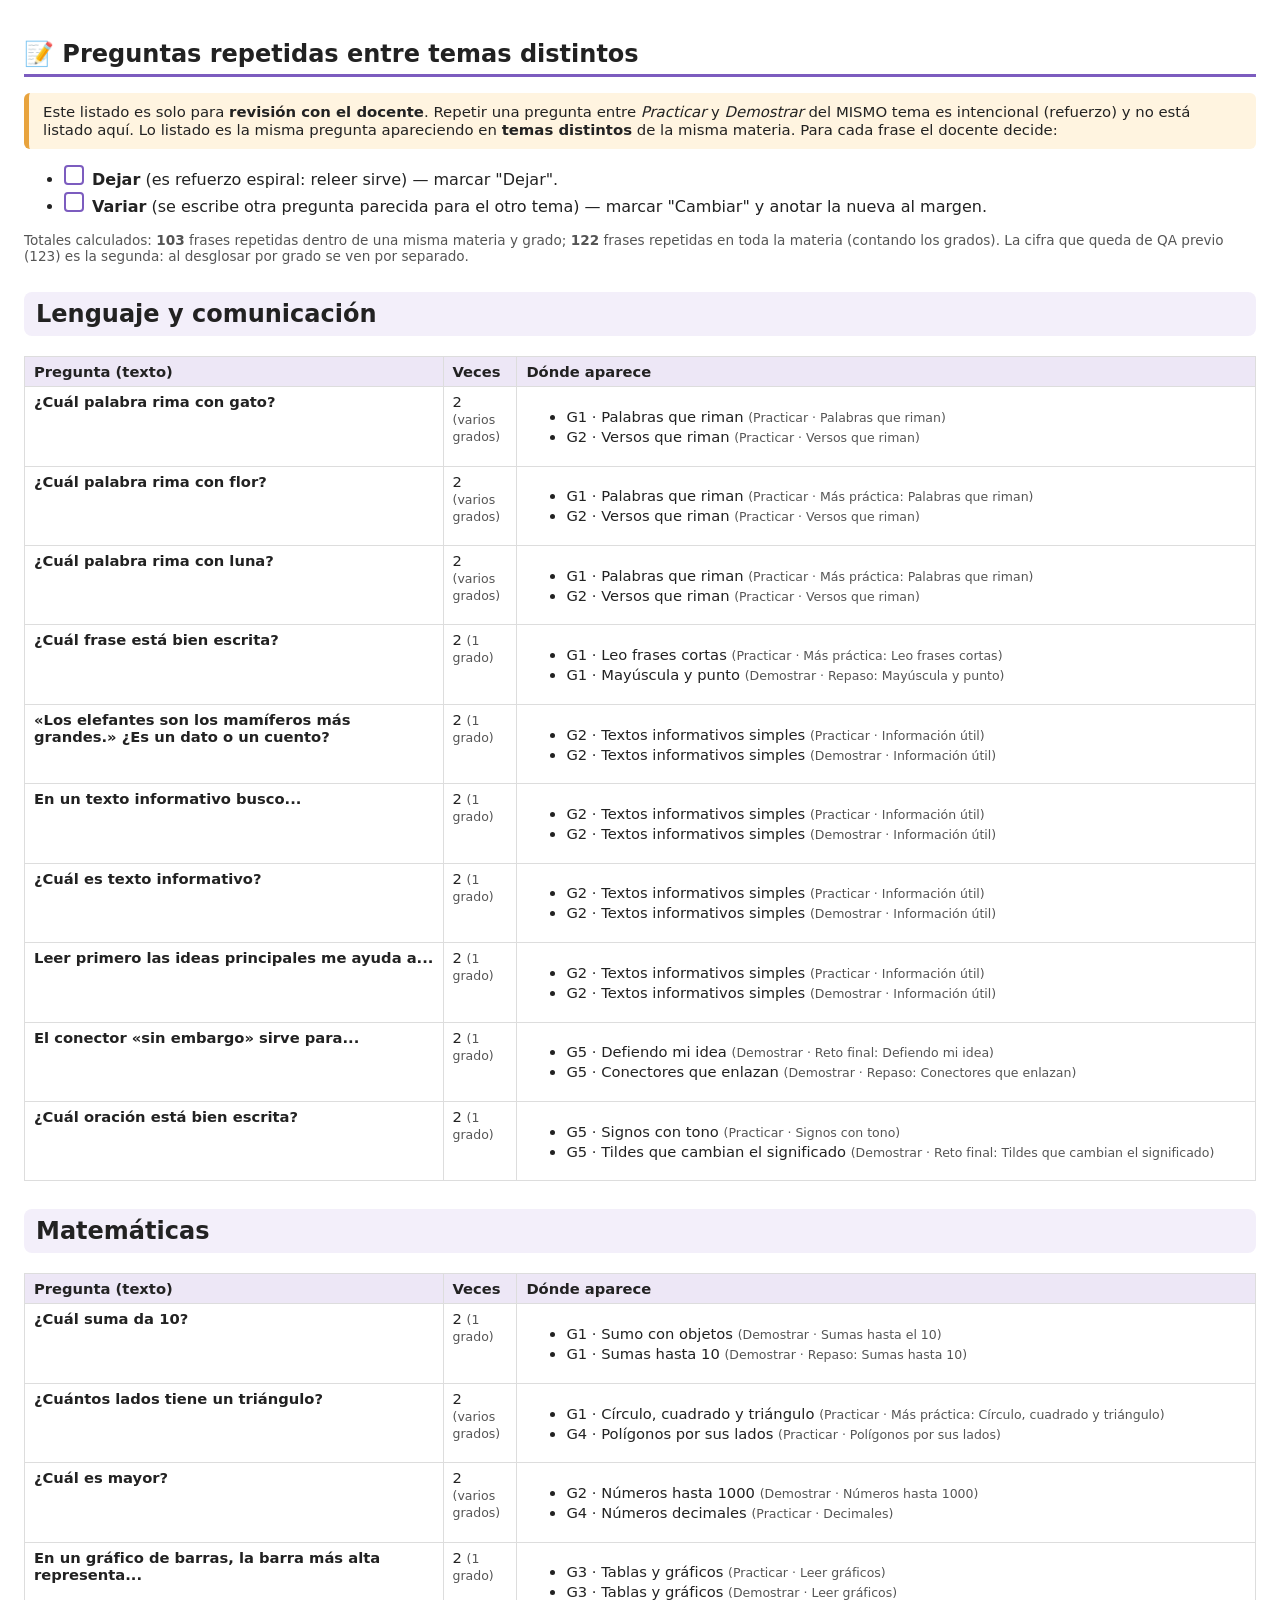
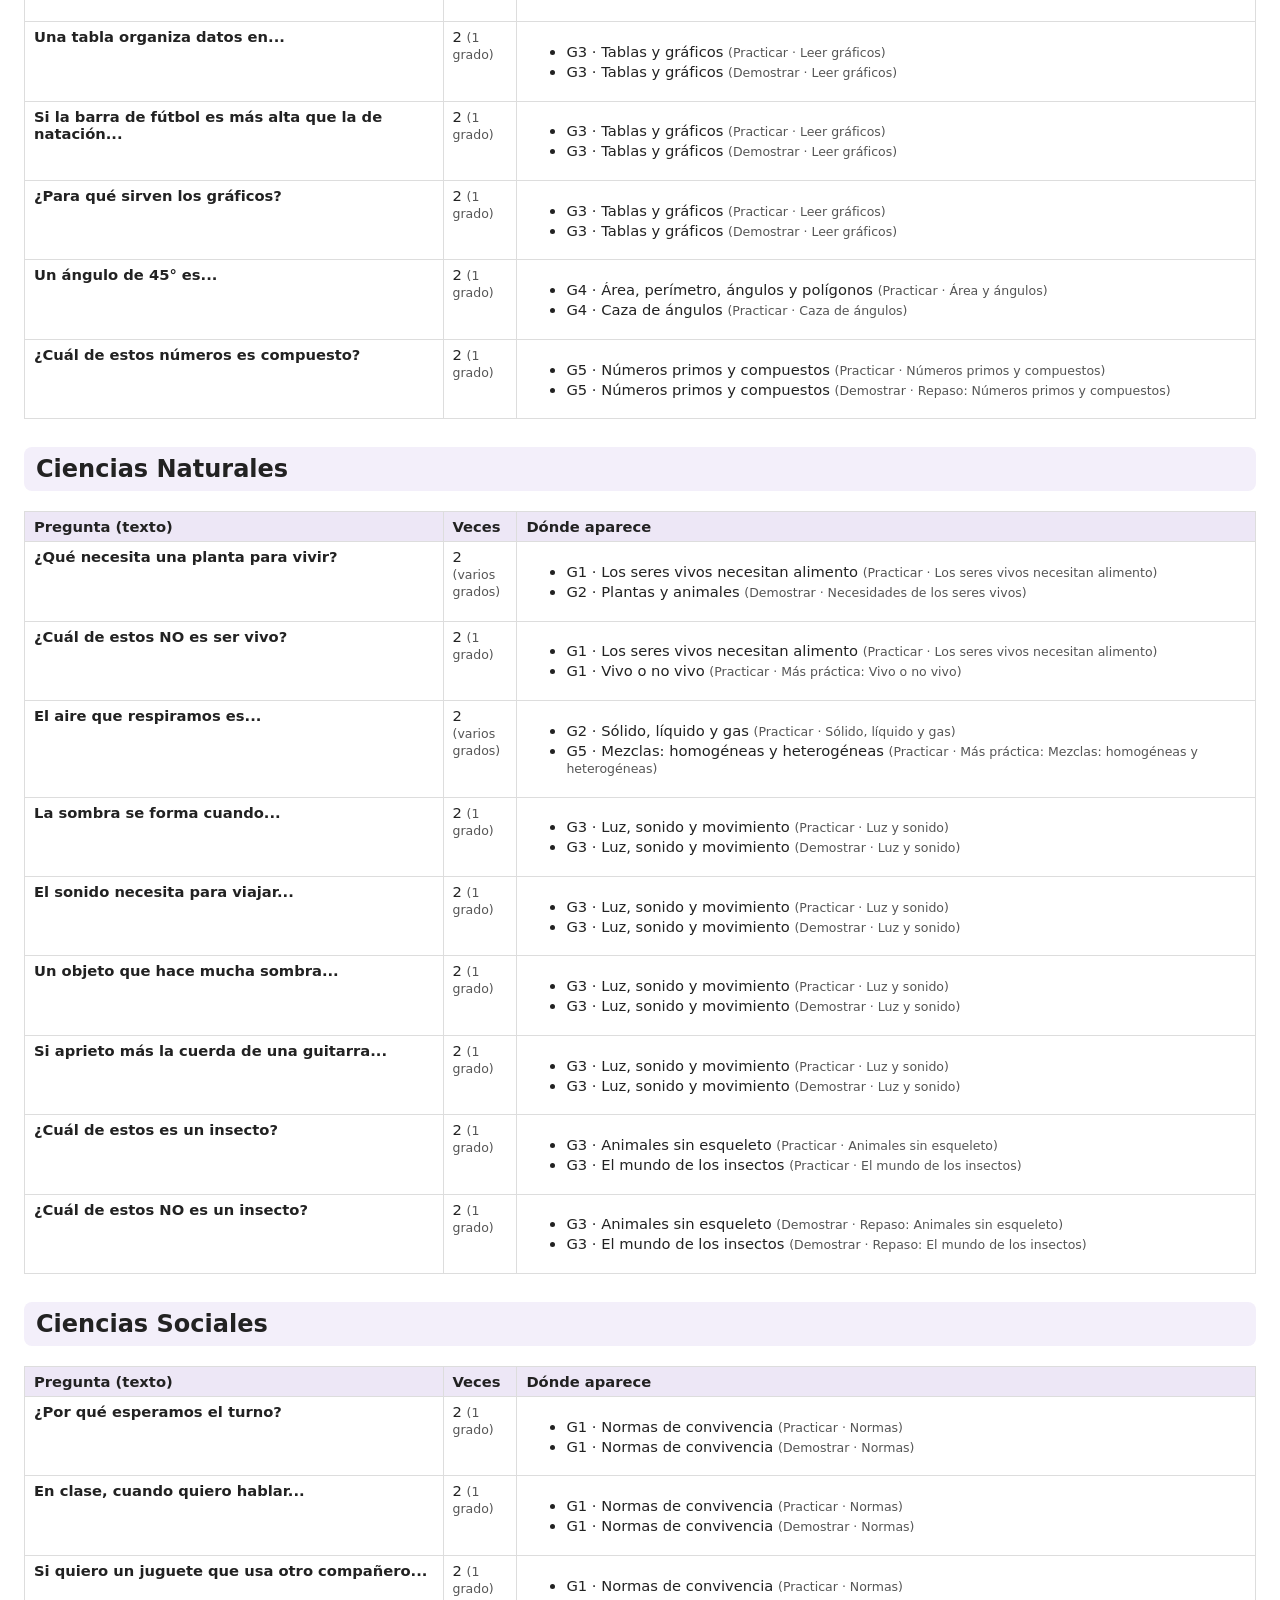
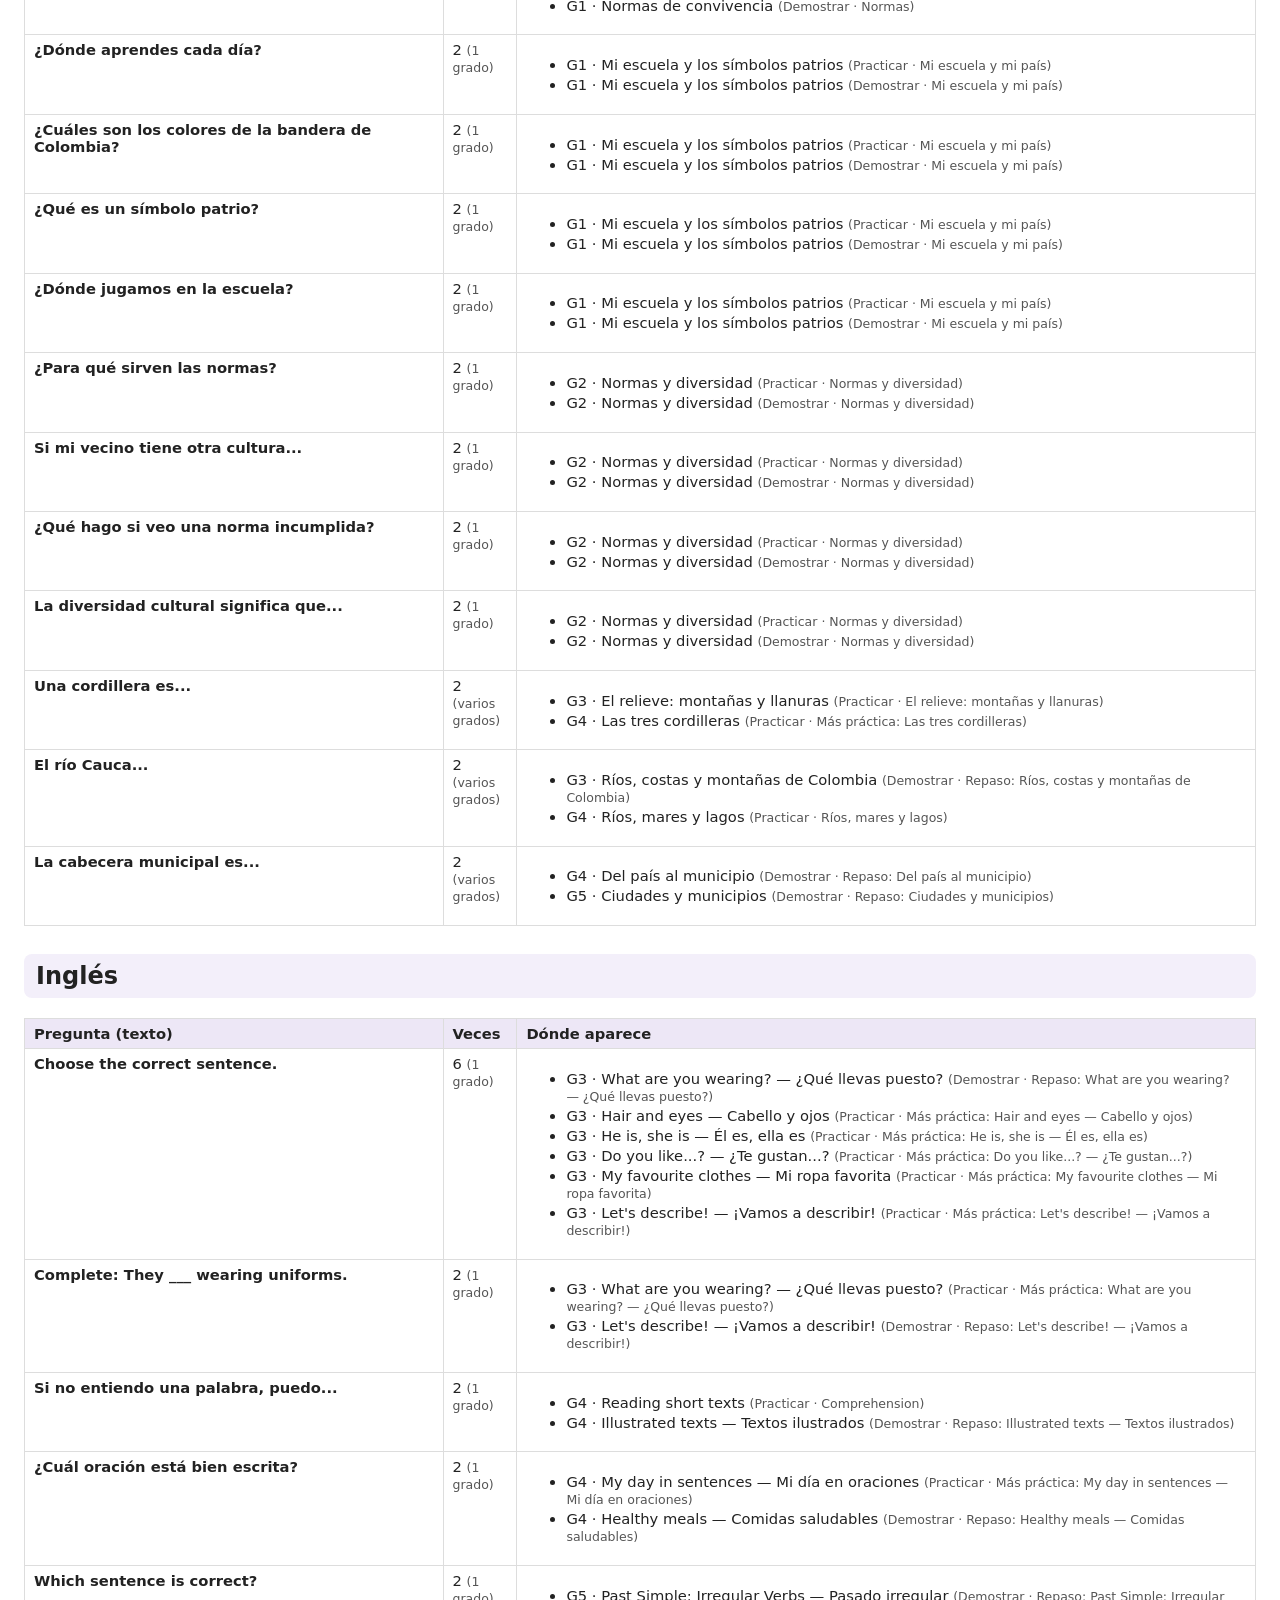
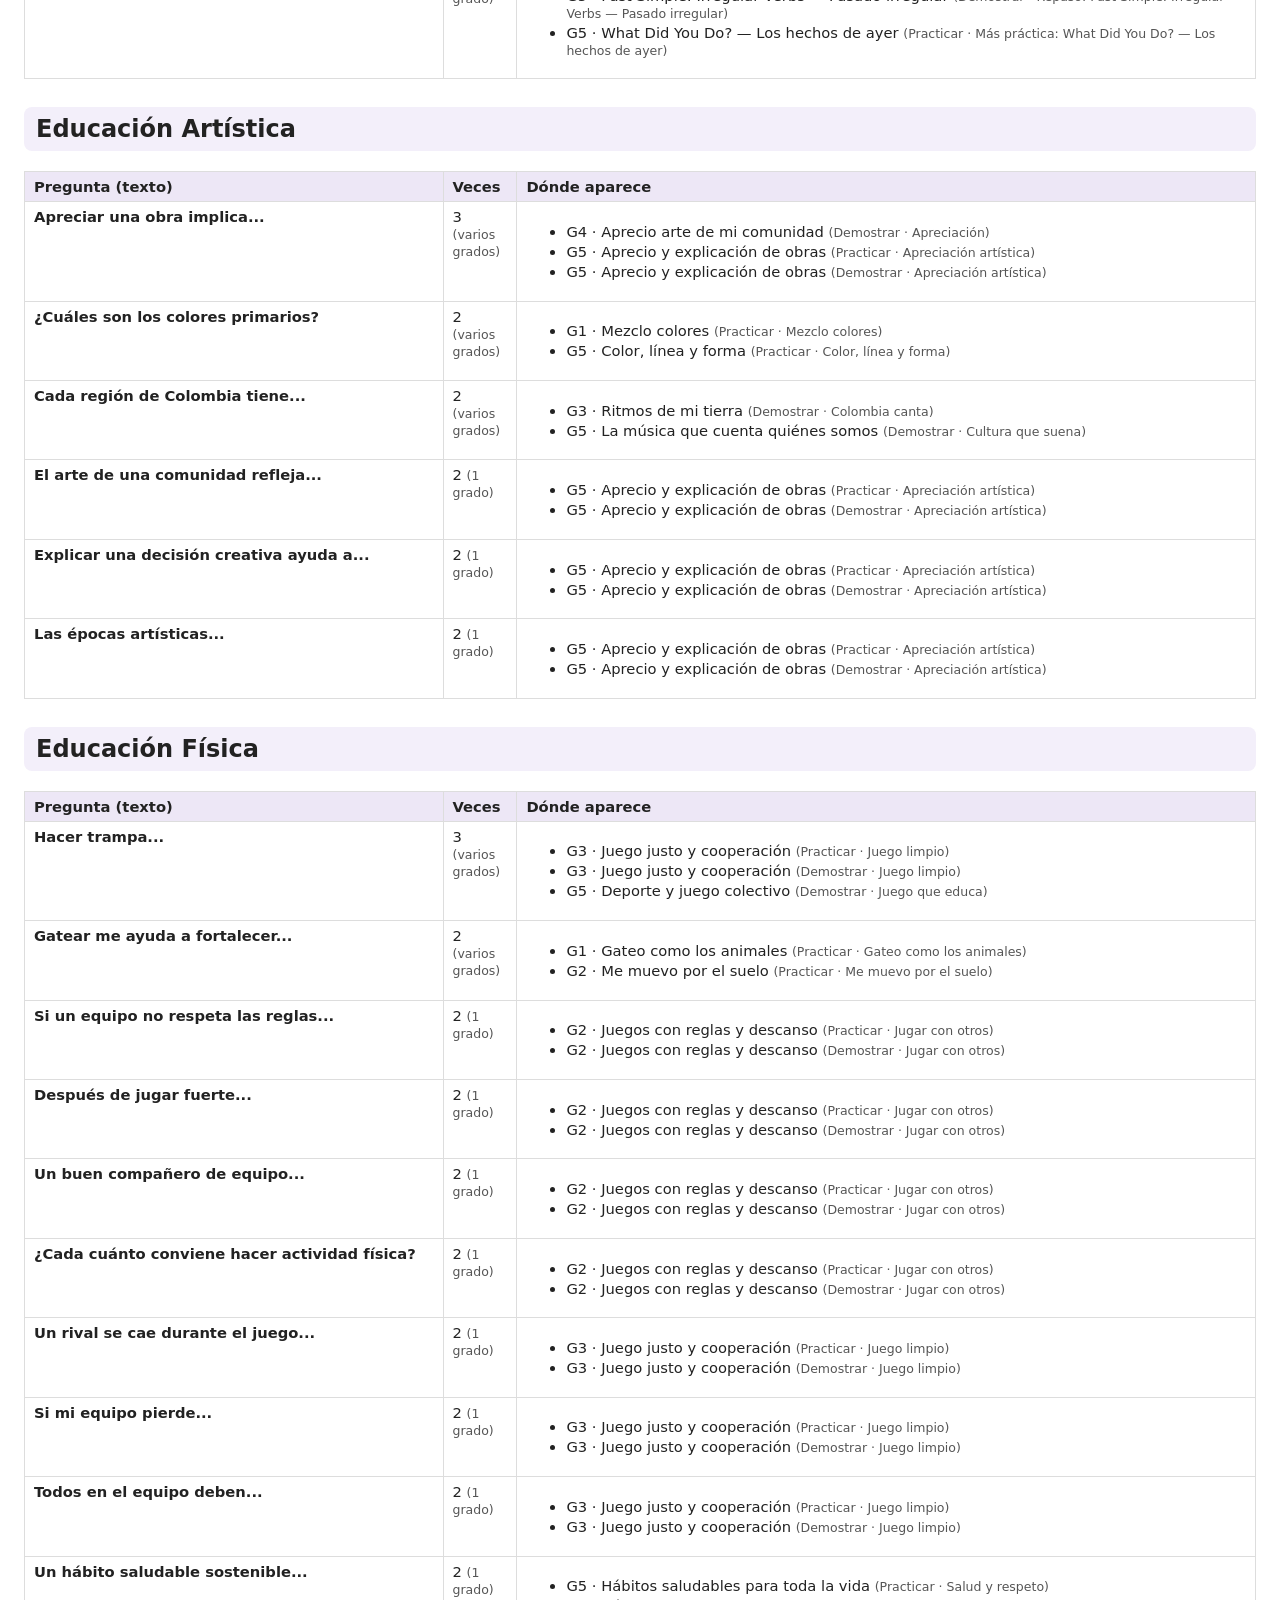
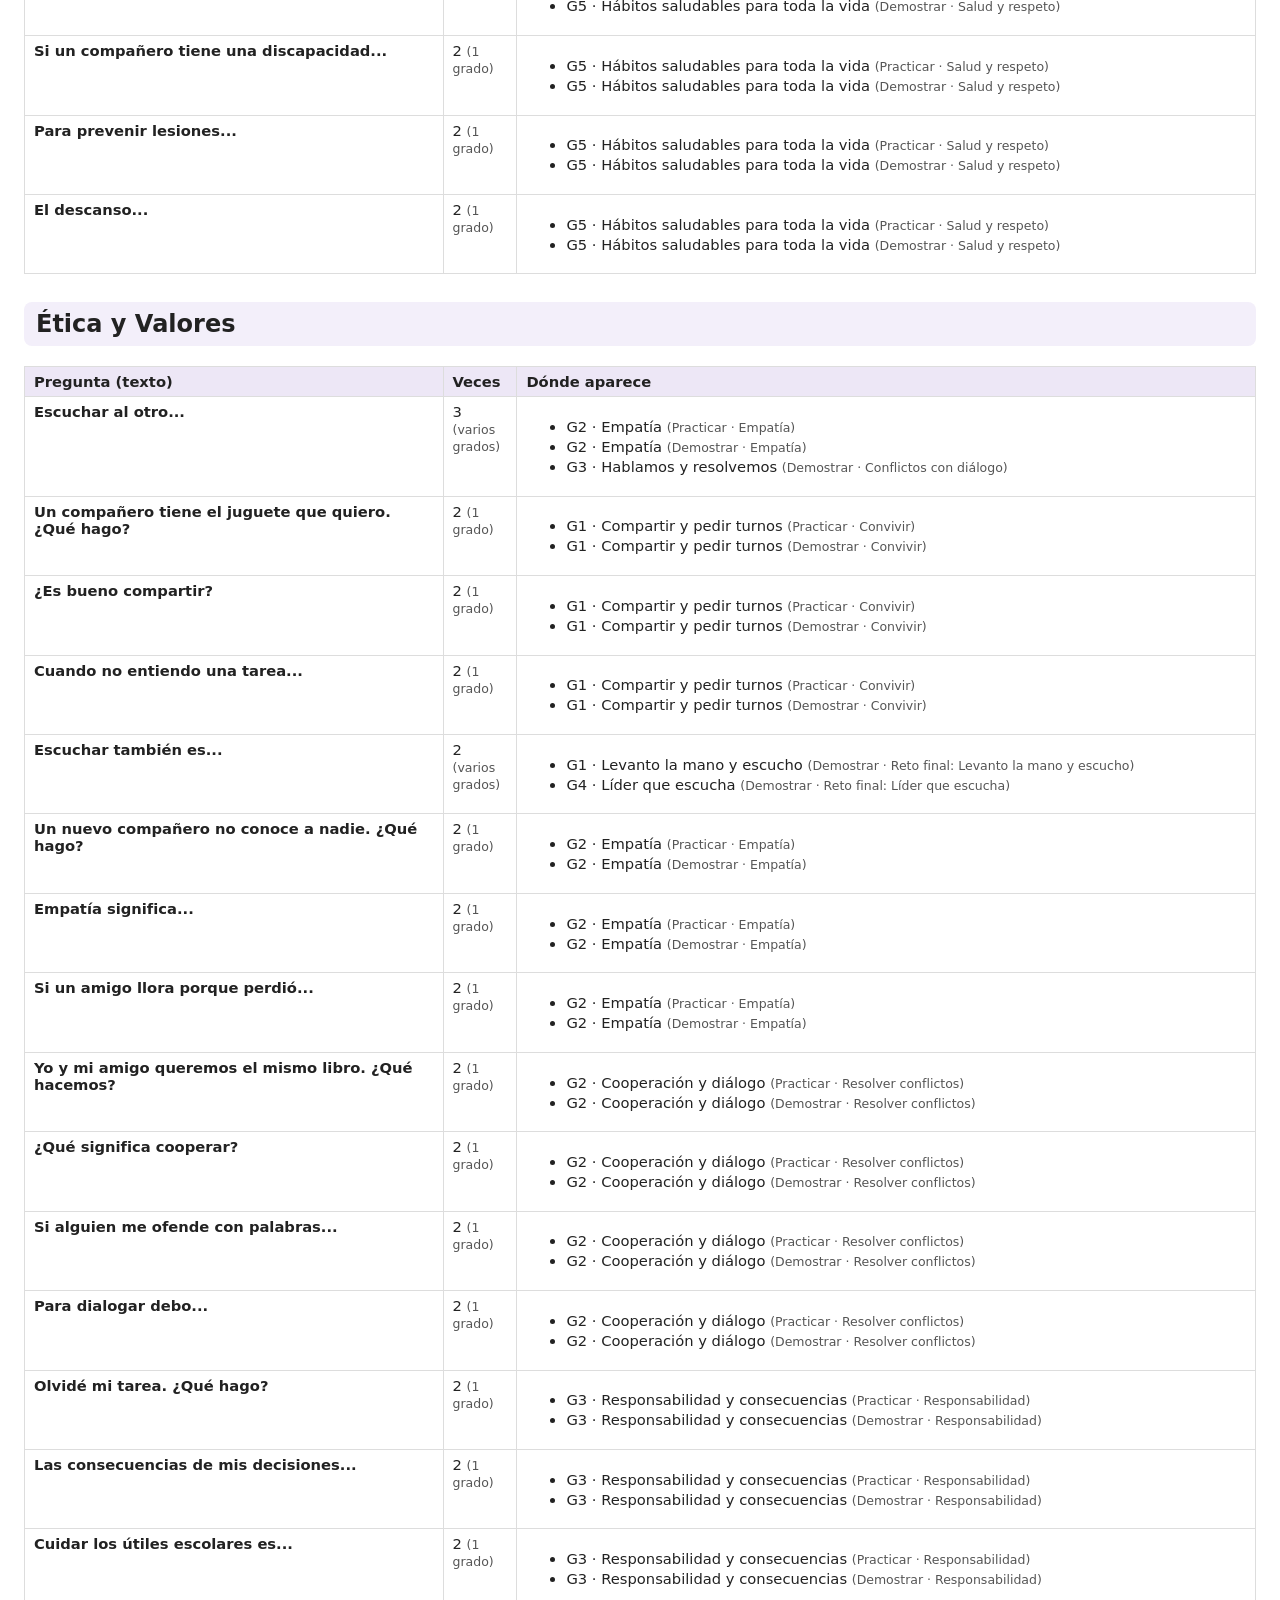
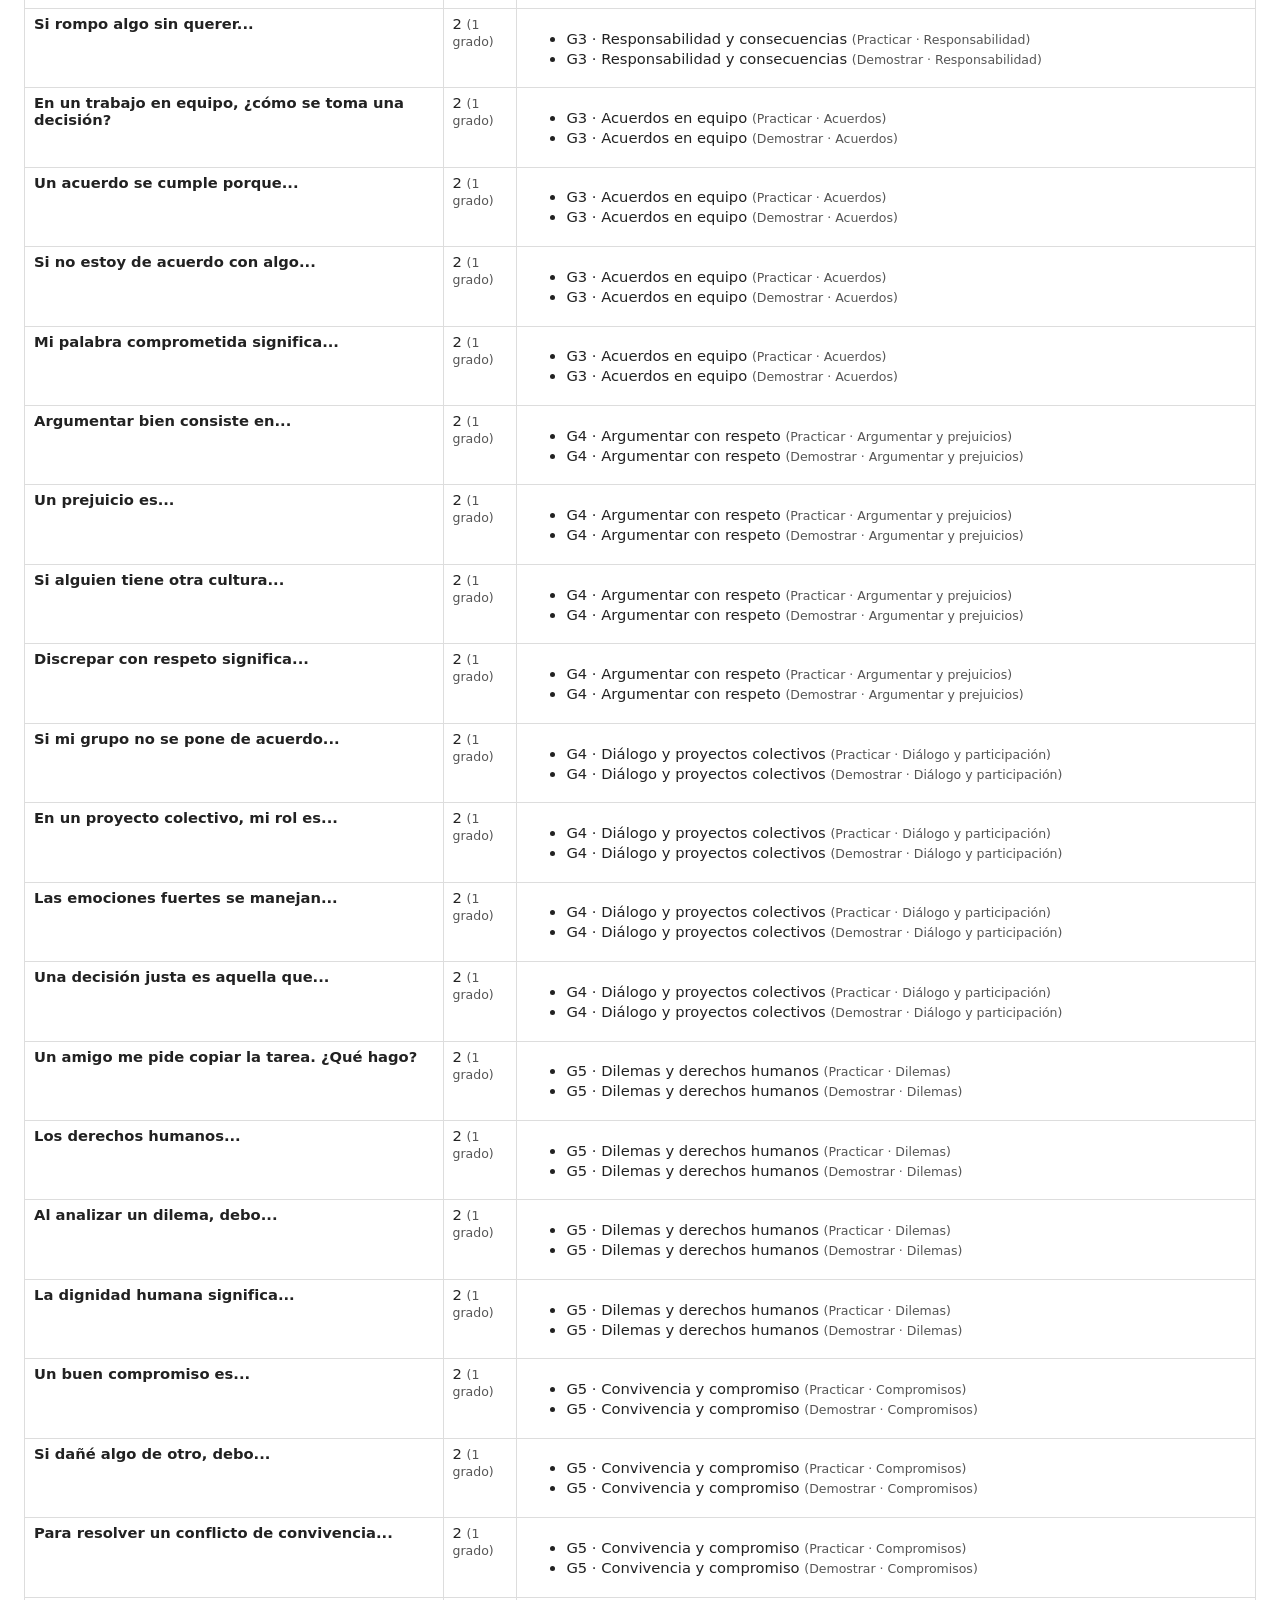
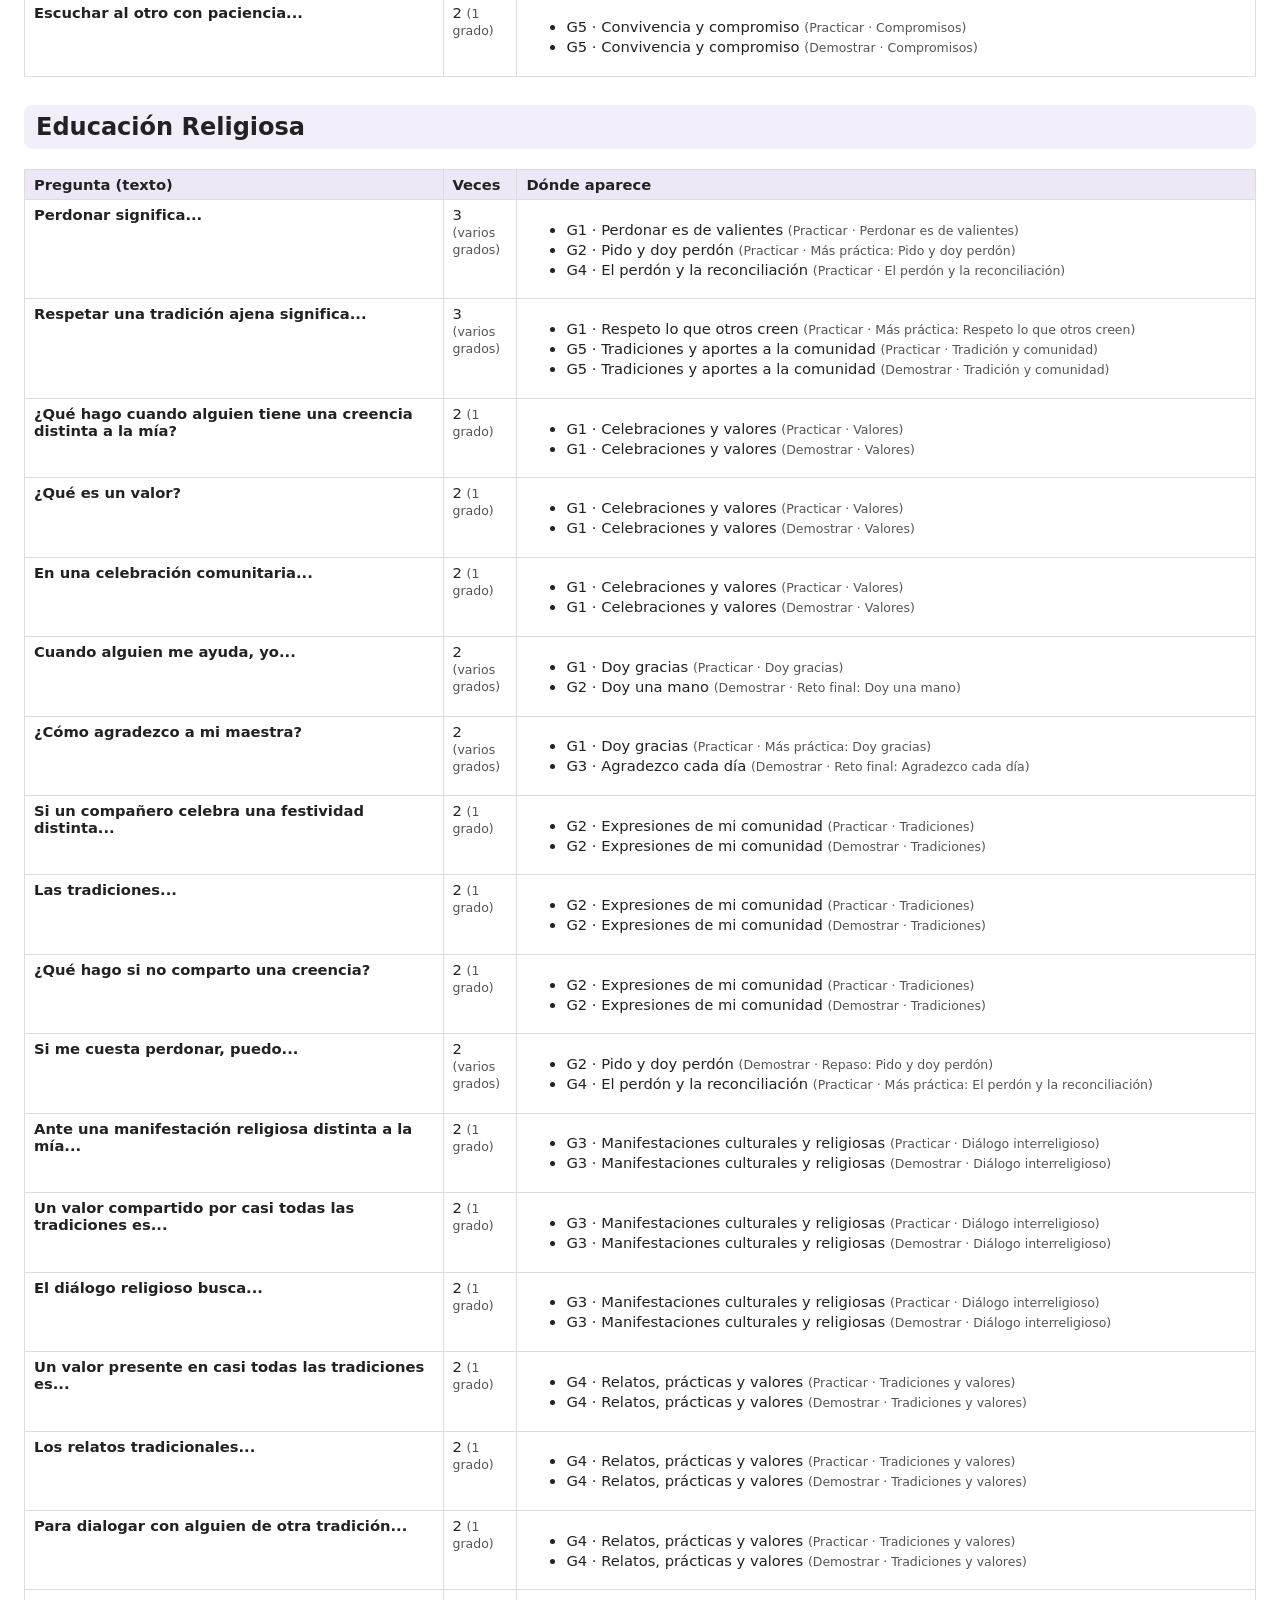
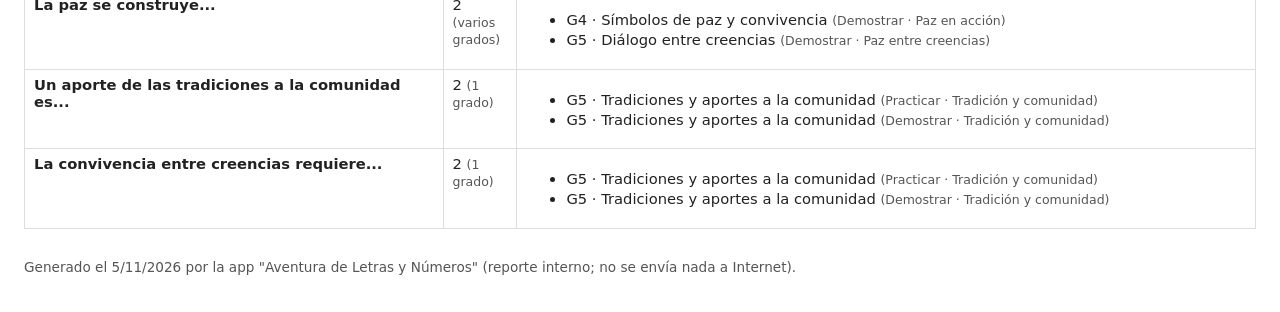
==== reportes-docente/reporte-duplicados.html @ 0b0cc290 "Prueba del publicador (sin cambios reales)" ====
<!DOCTYPE html><html lang="es"><head><meta charset="utf-8">
<meta name="viewport" content="width=device-width, initial-scale=1">
<title>Preguntas repetidas entre temas — revisión docente</title><style>
body{font-family:Segoe UI,system-ui,sans-serif;color:#222;margin:0;padding:24px;background:#fff}
h1{font-size:1.5em;border-bottom:3px solid #7c5cbf;padding-bottom:6px}
h2{background:#f3effa;padding:8px 12px;border-radius:8px;margin-top:28px}
h3{margin:18px 0 6px}
table{border-collapse:collapse;width:100%;font-size:.92em}
th,td{border:1px solid #ddd;padding:6px 9px;text-align:left;vertical-align:top}
th{background:#ede7f6}
.frase{font-weight:600}
.sur{color:#555;font-size:.85em}
.chk{display:inline-block;width:1em;height:1em;border:2px solid #7c5cbf;border-radius:4px;margin-right:8px}
.aviso{background:#fff4e0;border-left:5px solid #e8a33d;padding:10px 14px;border-radius:6px;font-size:.93em}
li{margin:3px 0}
@media print{body{padding:0}h2{page-break-after:avoid}.bloque{break-inside:avoid}}
</style></head><body><h1>📝 Preguntas repetidas entre temas distintos</h1>
<p class="aviso">Este listado es solo para <b>revisión con el docente</b>. Repetir una pregunta entre <i>Practicar</i> y <i>Demostrar</i> del MISMO tema es intencional (refuerzo) y no está listado aquí. Lo listado es la misma pregunta apareciendo en <b>temas distintos</b> de la misma materia. Para cada frase el docente decide:</p>
<ul><li><span class="chk"></span><b>Dejar</b> (es refuerzo espiral: releer sirve) — marcar "Dejar".</li><li><span class="chk"></span><b>Variar</b> (se escribe otra pregunta parecida para el otro tema) — marcar "Cambiar" y anotar la nueva al margen.</li></ul>
<p class="sur">Totales calculados: <b>103</b> frases repetidas dentro de una misma materia y grado; <b>122</b> frases repetidas en toda la materia (contando los grados). La cifra que queda de QA previo (123) es la segunda: al desglosar por grado se ven por separado.</p><h2>Lenguaje y comunicación</h2><table><tr><th style="width:34%">Pregunta (texto)</th><th style="width:6%">Veces</th><th>Dónde aparece</th></tr><tr class="bloque"><td class="frase">¿Cuál palabra rima con gato?</td><td>2 <span class="sur">(varios grados)</span></td><td><ul><li>G1 · Palabras que riman <span class="sur">(Practicar · Palabras que riman)</span></li><li>G2 · Versos que riman <span class="sur">(Practicar · Versos que riman)</span></li></ul></td></tr><tr class="bloque"><td class="frase">¿Cuál palabra rima con flor?</td><td>2 <span class="sur">(varios grados)</span></td><td><ul><li>G1 · Palabras que riman <span class="sur">(Practicar · Más práctica: Palabras que riman)</span></li><li>G2 · Versos que riman <span class="sur">(Practicar · Versos que riman)</span></li></ul></td></tr><tr class="bloque"><td class="frase">¿Cuál palabra rima con luna?</td><td>2 <span class="sur">(varios grados)</span></td><td><ul><li>G1 · Palabras que riman <span class="sur">(Practicar · Más práctica: Palabras que riman)</span></li><li>G2 · Versos que riman <span class="sur">(Practicar · Versos que riman)</span></li></ul></td></tr><tr class="bloque"><td class="frase">¿Cuál frase está bien escrita?</td><td>2 <span class="sur">(1 grado)</span></td><td><ul><li>G1 · Leo frases cortas <span class="sur">(Practicar · Más práctica: Leo frases cortas)</span></li><li>G1 · Mayúscula y punto <span class="sur">(Demostrar · Repaso: Mayúscula y punto)</span></li></ul></td></tr><tr class="bloque"><td class="frase">«Los elefantes son los mamíferos más grandes.» ¿Es un dato o un cuento?</td><td>2 <span class="sur">(1 grado)</span></td><td><ul><li>G2 · Textos informativos simples <span class="sur">(Practicar · Información útil)</span></li><li>G2 · Textos informativos simples <span class="sur">(Demostrar · Información útil)</span></li></ul></td></tr><tr class="bloque"><td class="frase">En un texto informativo busco...</td><td>2 <span class="sur">(1 grado)</span></td><td><ul><li>G2 · Textos informativos simples <span class="sur">(Practicar · Información útil)</span></li><li>G2 · Textos informativos simples <span class="sur">(Demostrar · Información útil)</span></li></ul></td></tr><tr class="bloque"><td class="frase">¿Cuál es texto informativo?</td><td>2 <span class="sur">(1 grado)</span></td><td><ul><li>G2 · Textos informativos simples <span class="sur">(Practicar · Información útil)</span></li><li>G2 · Textos informativos simples <span class="sur">(Demostrar · Información útil)</span></li></ul></td></tr><tr class="bloque"><td class="frase">Leer primero las ideas principales me ayuda a...</td><td>2 <span class="sur">(1 grado)</span></td><td><ul><li>G2 · Textos informativos simples <span class="sur">(Practicar · Información útil)</span></li><li>G2 · Textos informativos simples <span class="sur">(Demostrar · Información útil)</span></li></ul></td></tr><tr class="bloque"><td class="frase">El conector «sin embargo» sirve para...</td><td>2 <span class="sur">(1 grado)</span></td><td><ul><li>G5 · Defiendo mi idea <span class="sur">(Demostrar · Reto final: Defiendo mi idea)</span></li><li>G5 · Conectores que enlazan <span class="sur">(Demostrar · Repaso: Conectores que enlazan)</span></li></ul></td></tr><tr class="bloque"><td class="frase">¿Cuál oración está bien escrita?</td><td>2 <span class="sur">(1 grado)</span></td><td><ul><li>G5 · Signos con tono <span class="sur">(Practicar · Signos con tono)</span></li><li>G5 · Tildes que cambian el significado <span class="sur">(Demostrar · Reto final: Tildes que cambian el significado)</span></li></ul></td></tr></table><h2>Matemáticas</h2><table><tr><th style="width:34%">Pregunta (texto)</th><th style="width:6%">Veces</th><th>Dónde aparece</th></tr><tr class="bloque"><td class="frase">¿Cuál suma da 10?</td><td>2 <span class="sur">(1 grado)</span></td><td><ul><li>G1 · Sumo con objetos <span class="sur">(Demostrar · Sumas hasta el 10)</span></li><li>G1 · Sumas hasta 10 <span class="sur">(Demostrar · Repaso: Sumas hasta 10)</span></li></ul></td></tr><tr class="bloque"><td class="frase">¿Cuántos lados tiene un triángulo?</td><td>2 <span class="sur">(varios grados)</span></td><td><ul><li>G1 · Círculo, cuadrado y triángulo <span class="sur">(Practicar · Más práctica: Círculo, cuadrado y triángulo)</span></li><li>G4 · Polígonos por sus lados <span class="sur">(Practicar · Polígonos por sus lados)</span></li></ul></td></tr><tr class="bloque"><td class="frase">¿Cuál es mayor?</td><td>2 <span class="sur">(varios grados)</span></td><td><ul><li>G2 · Números hasta 1000 <span class="sur">(Demostrar · Números hasta 1000)</span></li><li>G4 · Números decimales <span class="sur">(Practicar · Decimales)</span></li></ul></td></tr><tr class="bloque"><td class="frase">En un gráfico de barras, la barra más alta representa...</td><td>2 <span class="sur">(1 grado)</span></td><td><ul><li>G3 · Tablas y gráficos <span class="sur">(Practicar · Leer gráficos)</span></li><li>G3 · Tablas y gráficos <span class="sur">(Demostrar · Leer gráficos)</span></li></ul></td></tr><tr class="bloque"><td class="frase">Una tabla organiza datos en...</td><td>2 <span class="sur">(1 grado)</span></td><td><ul><li>G3 · Tablas y gráficos <span class="sur">(Practicar · Leer gráficos)</span></li><li>G3 · Tablas y gráficos <span class="sur">(Demostrar · Leer gráficos)</span></li></ul></td></tr><tr class="bloque"><td class="frase">Si la barra de fútbol es más alta que la de natación...</td><td>2 <span class="sur">(1 grado)</span></td><td><ul><li>G3 · Tablas y gráficos <span class="sur">(Practicar · Leer gráficos)</span></li><li>G3 · Tablas y gráficos <span class="sur">(Demostrar · Leer gráficos)</span></li></ul></td></tr><tr class="bloque"><td class="frase">¿Para qué sirven los gráficos?</td><td>2 <span class="sur">(1 grado)</span></td><td><ul><li>G3 · Tablas y gráficos <span class="sur">(Practicar · Leer gráficos)</span></li><li>G3 · Tablas y gráficos <span class="sur">(Demostrar · Leer gráficos)</span></li></ul></td></tr><tr class="bloque"><td class="frase">Un ángulo de 45° es...</td><td>2 <span class="sur">(1 grado)</span></td><td><ul><li>G4 · Área, perímetro, ángulos y polígonos <span class="sur">(Practicar · Área y ángulos)</span></li><li>G4 · Caza de ángulos <span class="sur">(Practicar · Caza de ángulos)</span></li></ul></td></tr><tr class="bloque"><td class="frase">¿Cuál de estos números es compuesto?</td><td>2 <span class="sur">(1 grado)</span></td><td><ul><li>G5 · Números primos y compuestos <span class="sur">(Practicar · Números primos y compuestos)</span></li><li>G5 · Números primos y compuestos <span class="sur">(Demostrar · Repaso: Números primos y compuestos)</span></li></ul></td></tr></table><h2>Ciencias Naturales</h2><table><tr><th style="width:34%">Pregunta (texto)</th><th style="width:6%">Veces</th><th>Dónde aparece</th></tr><tr class="bloque"><td class="frase">¿Qué necesita una planta para vivir?</td><td>2 <span class="sur">(varios grados)</span></td><td><ul><li>G1 · Los seres vivos necesitan alimento <span class="sur">(Practicar · Los seres vivos necesitan alimento)</span></li><li>G2 · Plantas y animales <span class="sur">(Demostrar · Necesidades de los seres vivos)</span></li></ul></td></tr><tr class="bloque"><td class="frase">¿Cuál de estos NO es ser vivo?</td><td>2 <span class="sur">(1 grado)</span></td><td><ul><li>G1 · Los seres vivos necesitan alimento <span class="sur">(Practicar · Los seres vivos necesitan alimento)</span></li><li>G1 · Vivo o no vivo <span class="sur">(Practicar · Más práctica: Vivo o no vivo)</span></li></ul></td></tr><tr class="bloque"><td class="frase">El aire que respiramos es...</td><td>2 <span class="sur">(varios grados)</span></td><td><ul><li>G2 · Sólido, líquido y gas <span class="sur">(Practicar · Sólido, líquido y gas)</span></li><li>G5 · Mezclas: homogéneas y heterogéneas <span class="sur">(Practicar · Más práctica: Mezclas: homogéneas y heterogéneas)</span></li></ul></td></tr><tr class="bloque"><td class="frase">La sombra se forma cuando...</td><td>2 <span class="sur">(1 grado)</span></td><td><ul><li>G3 · Luz, sonido y movimiento <span class="sur">(Practicar · Luz y sonido)</span></li><li>G3 · Luz, sonido y movimiento <span class="sur">(Demostrar · Luz y sonido)</span></li></ul></td></tr><tr class="bloque"><td class="frase">El sonido necesita para viajar...</td><td>2 <span class="sur">(1 grado)</span></td><td><ul><li>G3 · Luz, sonido y movimiento <span class="sur">(Practicar · Luz y sonido)</span></li><li>G3 · Luz, sonido y movimiento <span class="sur">(Demostrar · Luz y sonido)</span></li></ul></td></tr><tr class="bloque"><td class="frase">Un objeto que hace mucha sombra...</td><td>2 <span class="sur">(1 grado)</span></td><td><ul><li>G3 · Luz, sonido y movimiento <span class="sur">(Practicar · Luz y sonido)</span></li><li>G3 · Luz, sonido y movimiento <span class="sur">(Demostrar · Luz y sonido)</span></li></ul></td></tr><tr class="bloque"><td class="frase">Si aprieto más la cuerda de una guitarra...</td><td>2 <span class="sur">(1 grado)</span></td><td><ul><li>G3 · Luz, sonido y movimiento <span class="sur">(Practicar · Luz y sonido)</span></li><li>G3 · Luz, sonido y movimiento <span class="sur">(Demostrar · Luz y sonido)</span></li></ul></td></tr><tr class="bloque"><td class="frase">¿Cuál de estos es un insecto?</td><td>2 <span class="sur">(1 grado)</span></td><td><ul><li>G3 · Animales sin esqueleto <span class="sur">(Practicar · Animales sin esqueleto)</span></li><li>G3 · El mundo de los insectos <span class="sur">(Practicar · El mundo de los insectos)</span></li></ul></td></tr><tr class="bloque"><td class="frase">¿Cuál de estos NO es un insecto?</td><td>2 <span class="sur">(1 grado)</span></td><td><ul><li>G3 · Animales sin esqueleto <span class="sur">(Demostrar · Repaso: Animales sin esqueleto)</span></li><li>G3 · El mundo de los insectos <span class="sur">(Demostrar · Repaso: El mundo de los insectos)</span></li></ul></td></tr></table><h2>Ciencias Sociales</h2><table><tr><th style="width:34%">Pregunta (texto)</th><th style="width:6%">Veces</th><th>Dónde aparece</th></tr><tr class="bloque"><td class="frase">¿Por qué esperamos el turno?</td><td>2 <span class="sur">(1 grado)</span></td><td><ul><li>G1 · Normas de convivencia <span class="sur">(Practicar · Normas)</span></li><li>G1 · Normas de convivencia <span class="sur">(Demostrar · Normas)</span></li></ul></td></tr><tr class="bloque"><td class="frase">En clase, cuando quiero hablar...</td><td>2 <span class="sur">(1 grado)</span></td><td><ul><li>G1 · Normas de convivencia <span class="sur">(Practicar · Normas)</span></li><li>G1 · Normas de convivencia <span class="sur">(Demostrar · Normas)</span></li></ul></td></tr><tr class="bloque"><td class="frase">Si quiero un juguete que usa otro compañero...</td><td>2 <span class="sur">(1 grado)</span></td><td><ul><li>G1 · Normas de convivencia <span class="sur">(Practicar · Normas)</span></li><li>G1 · Normas de convivencia <span class="sur">(Demostrar · Normas)</span></li></ul></td></tr><tr class="bloque"><td class="frase">¿Dónde aprendes cada día?</td><td>2 <span class="sur">(1 grado)</span></td><td><ul><li>G1 · Mi escuela y los símbolos patrios <span class="sur">(Practicar · Mi escuela y mi país)</span></li><li>G1 · Mi escuela y los símbolos patrios <span class="sur">(Demostrar · Mi escuela y mi país)</span></li></ul></td></tr><tr class="bloque"><td class="frase">¿Cuáles son los colores de la bandera de Colombia?</td><td>2 <span class="sur">(1 grado)</span></td><td><ul><li>G1 · Mi escuela y los símbolos patrios <span class="sur">(Practicar · Mi escuela y mi país)</span></li><li>G1 · Mi escuela y los símbolos patrios <span class="sur">(Demostrar · Mi escuela y mi país)</span></li></ul></td></tr><tr class="bloque"><td class="frase">¿Qué es un símbolo patrio?</td><td>2 <span class="sur">(1 grado)</span></td><td><ul><li>G1 · Mi escuela y los símbolos patrios <span class="sur">(Practicar · Mi escuela y mi país)</span></li><li>G1 · Mi escuela y los símbolos patrios <span class="sur">(Demostrar · Mi escuela y mi país)</span></li></ul></td></tr><tr class="bloque"><td class="frase">¿Dónde jugamos en la escuela?</td><td>2 <span class="sur">(1 grado)</span></td><td><ul><li>G1 · Mi escuela y los símbolos patrios <span class="sur">(Practicar · Mi escuela y mi país)</span></li><li>G1 · Mi escuela y los símbolos patrios <span class="sur">(Demostrar · Mi escuela y mi país)</span></li></ul></td></tr><tr class="bloque"><td class="frase">¿Para qué sirven las normas?</td><td>2 <span class="sur">(1 grado)</span></td><td><ul><li>G2 · Normas y diversidad <span class="sur">(Practicar · Normas y diversidad)</span></li><li>G2 · Normas y diversidad <span class="sur">(Demostrar · Normas y diversidad)</span></li></ul></td></tr><tr class="bloque"><td class="frase">Si mi vecino tiene otra cultura...</td><td>2 <span class="sur">(1 grado)</span></td><td><ul><li>G2 · Normas y diversidad <span class="sur">(Practicar · Normas y diversidad)</span></li><li>G2 · Normas y diversidad <span class="sur">(Demostrar · Normas y diversidad)</span></li></ul></td></tr><tr class="bloque"><td class="frase">¿Qué hago si veo una norma incumplida?</td><td>2 <span class="sur">(1 grado)</span></td><td><ul><li>G2 · Normas y diversidad <span class="sur">(Practicar · Normas y diversidad)</span></li><li>G2 · Normas y diversidad <span class="sur">(Demostrar · Normas y diversidad)</span></li></ul></td></tr><tr class="bloque"><td class="frase">La diversidad cultural significa que...</td><td>2 <span class="sur">(1 grado)</span></td><td><ul><li>G2 · Normas y diversidad <span class="sur">(Practicar · Normas y diversidad)</span></li><li>G2 · Normas y diversidad <span class="sur">(Demostrar · Normas y diversidad)</span></li></ul></td></tr><tr class="bloque"><td class="frase">Una cordillera es...</td><td>2 <span class="sur">(varios grados)</span></td><td><ul><li>G3 · El relieve: montañas y llanuras <span class="sur">(Practicar · El relieve: montañas y llanuras)</span></li><li>G4 · Las tres cordilleras <span class="sur">(Practicar · Más práctica: Las tres cordilleras)</span></li></ul></td></tr><tr class="bloque"><td class="frase">El río Cauca...</td><td>2 <span class="sur">(varios grados)</span></td><td><ul><li>G3 · Ríos, costas y montañas de Colombia <span class="sur">(Demostrar · Repaso: Ríos, costas y montañas de Colombia)</span></li><li>G4 · Ríos, mares y lagos <span class="sur">(Practicar · Ríos, mares y lagos)</span></li></ul></td></tr><tr class="bloque"><td class="frase">La cabecera municipal es...</td><td>2 <span class="sur">(varios grados)</span></td><td><ul><li>G4 · Del país al municipio <span class="sur">(Demostrar · Repaso: Del país al municipio)</span></li><li>G5 · Ciudades y municipios <span class="sur">(Demostrar · Repaso: Ciudades y municipios)</span></li></ul></td></tr></table><h2>Inglés</h2><table><tr><th style="width:34%">Pregunta (texto)</th><th style="width:6%">Veces</th><th>Dónde aparece</th></tr><tr class="bloque"><td class="frase">Choose the correct sentence.</td><td>6 <span class="sur">(1 grado)</span></td><td><ul><li>G3 · What are you wearing? — ¿Qué llevas puesto? <span class="sur">(Demostrar · Repaso: What are you wearing? — ¿Qué llevas puesto?)</span></li><li>G3 · Hair and eyes — Cabello y ojos <span class="sur">(Practicar · Más práctica: Hair and eyes — Cabello y ojos)</span></li><li>G3 · He is, she is — Él es, ella es <span class="sur">(Practicar · Más práctica: He is, she is — Él es, ella es)</span></li><li>G3 · Do you like...? — ¿Te gustan...? <span class="sur">(Practicar · Más práctica: Do you like...? — ¿Te gustan...?)</span></li><li>G3 · My favourite clothes — Mi ropa favorita <span class="sur">(Practicar · Más práctica: My favourite clothes — Mi ropa favorita)</span></li><li>G3 · Let's describe! — ¡Vamos a describir! <span class="sur">(Practicar · Más práctica: Let's describe! — ¡Vamos a describir!)</span></li></ul></td></tr><tr class="bloque"><td class="frase">Complete: They ___ wearing uniforms.</td><td>2 <span class="sur">(1 grado)</span></td><td><ul><li>G3 · What are you wearing? — ¿Qué llevas puesto? <span class="sur">(Practicar · Más práctica: What are you wearing? — ¿Qué llevas puesto?)</span></li><li>G3 · Let's describe! — ¡Vamos a describir! <span class="sur">(Demostrar · Repaso: Let's describe! — ¡Vamos a describir!)</span></li></ul></td></tr><tr class="bloque"><td class="frase">Si no entiendo una palabra, puedo...</td><td>2 <span class="sur">(1 grado)</span></td><td><ul><li>G4 · Reading short texts <span class="sur">(Practicar · Comprehension)</span></li><li>G4 · Illustrated texts — Textos ilustrados <span class="sur">(Demostrar · Repaso: Illustrated texts — Textos ilustrados)</span></li></ul></td></tr><tr class="bloque"><td class="frase">¿Cuál oración está bien escrita?</td><td>2 <span class="sur">(1 grado)</span></td><td><ul><li>G4 · My day in sentences — Mi día en oraciones <span class="sur">(Practicar · Más práctica: My day in sentences — Mi día en oraciones)</span></li><li>G4 · Healthy meals — Comidas saludables <span class="sur">(Demostrar · Repaso: Healthy meals — Comidas saludables)</span></li></ul></td></tr><tr class="bloque"><td class="frase">Which sentence is correct?</td><td>2 <span class="sur">(1 grado)</span></td><td><ul><li>G5 · Past Simple: Irregular Verbs — Pasado irregular <span class="sur">(Demostrar · Repaso: Past Simple: Irregular Verbs — Pasado irregular)</span></li><li>G5 · What Did You Do? — Los hechos de ayer <span class="sur">(Practicar · Más práctica: What Did You Do? — Los hechos de ayer)</span></li></ul></td></tr></table><h2>Educación Artística</h2><table><tr><th style="width:34%">Pregunta (texto)</th><th style="width:6%">Veces</th><th>Dónde aparece</th></tr><tr class="bloque"><td class="frase">Apreciar una obra implica...</td><td>3 <span class="sur">(varios grados)</span></td><td><ul><li>G4 · Aprecio arte de mi comunidad <span class="sur">(Demostrar · Apreciación)</span></li><li>G5 · Aprecio y explicación de obras <span class="sur">(Practicar · Apreciación artística)</span></li><li>G5 · Aprecio y explicación de obras <span class="sur">(Demostrar · Apreciación artística)</span></li></ul></td></tr><tr class="bloque"><td class="frase">¿Cuáles son los colores primarios?</td><td>2 <span class="sur">(varios grados)</span></td><td><ul><li>G1 · Mezclo colores <span class="sur">(Practicar · Mezclo colores)</span></li><li>G5 · Color, línea y forma <span class="sur">(Practicar · Color, línea y forma)</span></li></ul></td></tr><tr class="bloque"><td class="frase">Cada región de Colombia tiene...</td><td>2 <span class="sur">(varios grados)</span></td><td><ul><li>G3 · Ritmos de mi tierra <span class="sur">(Demostrar · Colombia canta)</span></li><li>G5 · La música que cuenta quiénes somos <span class="sur">(Demostrar · Cultura que suena)</span></li></ul></td></tr><tr class="bloque"><td class="frase">El arte de una comunidad refleja...</td><td>2 <span class="sur">(1 grado)</span></td><td><ul><li>G5 · Aprecio y explicación de obras <span class="sur">(Practicar · Apreciación artística)</span></li><li>G5 · Aprecio y explicación de obras <span class="sur">(Demostrar · Apreciación artística)</span></li></ul></td></tr><tr class="bloque"><td class="frase">Explicar una decisión creativa ayuda a...</td><td>2 <span class="sur">(1 grado)</span></td><td><ul><li>G5 · Aprecio y explicación de obras <span class="sur">(Practicar · Apreciación artística)</span></li><li>G5 · Aprecio y explicación de obras <span class="sur">(Demostrar · Apreciación artística)</span></li></ul></td></tr><tr class="bloque"><td class="frase">Las épocas artísticas...</td><td>2 <span class="sur">(1 grado)</span></td><td><ul><li>G5 · Aprecio y explicación de obras <span class="sur">(Practicar · Apreciación artística)</span></li><li>G5 · Aprecio y explicación de obras <span class="sur">(Demostrar · Apreciación artística)</span></li></ul></td></tr></table><h2>Educación Física</h2><table><tr><th style="width:34%">Pregunta (texto)</th><th style="width:6%">Veces</th><th>Dónde aparece</th></tr><tr class="bloque"><td class="frase">Hacer trampa...</td><td>3 <span class="sur">(varios grados)</span></td><td><ul><li>G3 · Juego justo y cooperación <span class="sur">(Practicar · Juego limpio)</span></li><li>G3 · Juego justo y cooperación <span class="sur">(Demostrar · Juego limpio)</span></li><li>G5 · Deporte y juego colectivo <span class="sur">(Demostrar · Juego que educa)</span></li></ul></td></tr><tr class="bloque"><td class="frase">Gatear me ayuda a fortalecer...</td><td>2 <span class="sur">(varios grados)</span></td><td><ul><li>G1 · Gateo como los animales <span class="sur">(Practicar · Gateo como los animales)</span></li><li>G2 · Me muevo por el suelo <span class="sur">(Practicar · Me muevo por el suelo)</span></li></ul></td></tr><tr class="bloque"><td class="frase">Si un equipo no respeta las reglas...</td><td>2 <span class="sur">(1 grado)</span></td><td><ul><li>G2 · Juegos con reglas y descanso <span class="sur">(Practicar · Jugar con otros)</span></li><li>G2 · Juegos con reglas y descanso <span class="sur">(Demostrar · Jugar con otros)</span></li></ul></td></tr><tr class="bloque"><td class="frase">Después de jugar fuerte...</td><td>2 <span class="sur">(1 grado)</span></td><td><ul><li>G2 · Juegos con reglas y descanso <span class="sur">(Practicar · Jugar con otros)</span></li><li>G2 · Juegos con reglas y descanso <span class="sur">(Demostrar · Jugar con otros)</span></li></ul></td></tr><tr class="bloque"><td class="frase">Un buen compañero de equipo...</td><td>2 <span class="sur">(1 grado)</span></td><td><ul><li>G2 · Juegos con reglas y descanso <span class="sur">(Practicar · Jugar con otros)</span></li><li>G2 · Juegos con reglas y descanso <span class="sur">(Demostrar · Jugar con otros)</span></li></ul></td></tr><tr class="bloque"><td class="frase">¿Cada cuánto conviene hacer actividad física?</td><td>2 <span class="sur">(1 grado)</span></td><td><ul><li>G2 · Juegos con reglas y descanso <span class="sur">(Practicar · Jugar con otros)</span></li><li>G2 · Juegos con reglas y descanso <span class="sur">(Demostrar · Jugar con otros)</span></li></ul></td></tr><tr class="bloque"><td class="frase">Un rival se cae durante el juego...</td><td>2 <span class="sur">(1 grado)</span></td><td><ul><li>G3 · Juego justo y cooperación <span class="sur">(Practicar · Juego limpio)</span></li><li>G3 · Juego justo y cooperación <span class="sur">(Demostrar · Juego limpio)</span></li></ul></td></tr><tr class="bloque"><td class="frase">Si mi equipo pierde...</td><td>2 <span class="sur">(1 grado)</span></td><td><ul><li>G3 · Juego justo y cooperación <span class="sur">(Practicar · Juego limpio)</span></li><li>G3 · Juego justo y cooperación <span class="sur">(Demostrar · Juego limpio)</span></li></ul></td></tr><tr class="bloque"><td class="frase">Todos en el equipo deben...</td><td>2 <span class="sur">(1 grado)</span></td><td><ul><li>G3 · Juego justo y cooperación <span class="sur">(Practicar · Juego limpio)</span></li><li>G3 · Juego justo y cooperación <span class="sur">(Demostrar · Juego limpio)</span></li></ul></td></tr><tr class="bloque"><td class="frase">Un hábito saludable sostenible...</td><td>2 <span class="sur">(1 grado)</span></td><td><ul><li>G5 · Hábitos saludables para toda la vida <span class="sur">(Practicar · Salud y respeto)</span></li><li>G5 · Hábitos saludables para toda la vida <span class="sur">(Demostrar · Salud y respeto)</span></li></ul></td></tr><tr class="bloque"><td class="frase">Si un compañero tiene una discapacidad...</td><td>2 <span class="sur">(1 grado)</span></td><td><ul><li>G5 · Hábitos saludables para toda la vida <span class="sur">(Practicar · Salud y respeto)</span></li><li>G5 · Hábitos saludables para toda la vida <span class="sur">(Demostrar · Salud y respeto)</span></li></ul></td></tr><tr class="bloque"><td class="frase">Para prevenir lesiones...</td><td>2 <span class="sur">(1 grado)</span></td><td><ul><li>G5 · Hábitos saludables para toda la vida <span class="sur">(Practicar · Salud y respeto)</span></li><li>G5 · Hábitos saludables para toda la vida <span class="sur">(Demostrar · Salud y respeto)</span></li></ul></td></tr><tr class="bloque"><td class="frase">El descanso...</td><td>2 <span class="sur">(1 grado)</span></td><td><ul><li>G5 · Hábitos saludables para toda la vida <span class="sur">(Practicar · Salud y respeto)</span></li><li>G5 · Hábitos saludables para toda la vida <span class="sur">(Demostrar · Salud y respeto)</span></li></ul></td></tr></table><h2>Ética y Valores</h2><table><tr><th style="width:34%">Pregunta (texto)</th><th style="width:6%">Veces</th><th>Dónde aparece</th></tr><tr class="bloque"><td class="frase">Escuchar al otro...</td><td>3 <span class="sur">(varios grados)</span></td><td><ul><li>G2 · Empatía <span class="sur">(Practicar · Empatía)</span></li><li>G2 · Empatía <span class="sur">(Demostrar · Empatía)</span></li><li>G3 · Hablamos y resolvemos <span class="sur">(Demostrar · Conflictos con diálogo)</span></li></ul></td></tr><tr class="bloque"><td class="frase">Un compañero tiene el juguete que quiero. ¿Qué hago?</td><td>2 <span class="sur">(1 grado)</span></td><td><ul><li>G1 · Compartir y pedir turnos <span class="sur">(Practicar · Convivir)</span></li><li>G1 · Compartir y pedir turnos <span class="sur">(Demostrar · Convivir)</span></li></ul></td></tr><tr class="bloque"><td class="frase">¿Es bueno compartir?</td><td>2 <span class="sur">(1 grado)</span></td><td><ul><li>G1 · Compartir y pedir turnos <span class="sur">(Practicar · Convivir)</span></li><li>G1 · Compartir y pedir turnos <span class="sur">(Demostrar · Convivir)</span></li></ul></td></tr><tr class="bloque"><td class="frase">Cuando no entiendo una tarea...</td><td>2 <span class="sur">(1 grado)</span></td><td><ul><li>G1 · Compartir y pedir turnos <span class="sur">(Practicar · Convivir)</span></li><li>G1 · Compartir y pedir turnos <span class="sur">(Demostrar · Convivir)</span></li></ul></td></tr><tr class="bloque"><td class="frase">Escuchar también es...</td><td>2 <span class="sur">(varios grados)</span></td><td><ul><li>G1 · Levanto la mano y escucho <span class="sur">(Demostrar · Reto final: Levanto la mano y escucho)</span></li><li>G4 · Líder que escucha <span class="sur">(Demostrar · Reto final: Líder que escucha)</span></li></ul></td></tr><tr class="bloque"><td class="frase">Un nuevo compañero no conoce a nadie. ¿Qué hago?</td><td>2 <span class="sur">(1 grado)</span></td><td><ul><li>G2 · Empatía <span class="sur">(Practicar · Empatía)</span></li><li>G2 · Empatía <span class="sur">(Demostrar · Empatía)</span></li></ul></td></tr><tr class="bloque"><td class="frase">Empatía significa...</td><td>2 <span class="sur">(1 grado)</span></td><td><ul><li>G2 · Empatía <span class="sur">(Practicar · Empatía)</span></li><li>G2 · Empatía <span class="sur">(Demostrar · Empatía)</span></li></ul></td></tr><tr class="bloque"><td class="frase">Si un amigo llora porque perdió...</td><td>2 <span class="sur">(1 grado)</span></td><td><ul><li>G2 · Empatía <span class="sur">(Practicar · Empatía)</span></li><li>G2 · Empatía <span class="sur">(Demostrar · Empatía)</span></li></ul></td></tr><tr class="bloque"><td class="frase">Yo y mi amigo queremos el mismo libro. ¿Qué hacemos?</td><td>2 <span class="sur">(1 grado)</span></td><td><ul><li>G2 · Cooperación y diálogo <span class="sur">(Practicar · Resolver conflictos)</span></li><li>G2 · Cooperación y diálogo <span class="sur">(Demostrar · Resolver conflictos)</span></li></ul></td></tr><tr class="bloque"><td class="frase">¿Qué significa cooperar?</td><td>2 <span class="sur">(1 grado)</span></td><td><ul><li>G2 · Cooperación y diálogo <span class="sur">(Practicar · Resolver conflictos)</span></li><li>G2 · Cooperación y diálogo <span class="sur">(Demostrar · Resolver conflictos)</span></li></ul></td></tr><tr class="bloque"><td class="frase">Si alguien me ofende con palabras...</td><td>2 <span class="sur">(1 grado)</span></td><td><ul><li>G2 · Cooperación y diálogo <span class="sur">(Practicar · Resolver conflictos)</span></li><li>G2 · Cooperación y diálogo <span class="sur">(Demostrar · Resolver conflictos)</span></li></ul></td></tr><tr class="bloque"><td class="frase">Para dialogar debo...</td><td>2 <span class="sur">(1 grado)</span></td><td><ul><li>G2 · Cooperación y diálogo <span class="sur">(Practicar · Resolver conflictos)</span></li><li>G2 · Cooperación y diálogo <span class="sur">(Demostrar · Resolver conflictos)</span></li></ul></td></tr><tr class="bloque"><td class="frase">Olvidé mi tarea. ¿Qué hago?</td><td>2 <span class="sur">(1 grado)</span></td><td><ul><li>G3 · Responsabilidad y consecuencias <span class="sur">(Practicar · Responsabilidad)</span></li><li>G3 · Responsabilidad y consecuencias <span class="sur">(Demostrar · Responsabilidad)</span></li></ul></td></tr><tr class="bloque"><td class="frase">Las consecuencias de mis decisiones...</td><td>2 <span class="sur">(1 grado)</span></td><td><ul><li>G3 · Responsabilidad y consecuencias <span class="sur">(Practicar · Responsabilidad)</span></li><li>G3 · Responsabilidad y consecuencias <span class="sur">(Demostrar · Responsabilidad)</span></li></ul></td></tr><tr class="bloque"><td class="frase">Cuidar los útiles escolares es...</td><td>2 <span class="sur">(1 grado)</span></td><td><ul><li>G3 · Responsabilidad y consecuencias <span class="sur">(Practicar · Responsabilidad)</span></li><li>G3 · Responsabilidad y consecuencias <span class="sur">(Demostrar · Responsabilidad)</span></li></ul></td></tr><tr class="bloque"><td class="frase">Si rompo algo sin querer...</td><td>2 <span class="sur">(1 grado)</span></td><td><ul><li>G3 · Responsabilidad y consecuencias <span class="sur">(Practicar · Responsabilidad)</span></li><li>G3 · Responsabilidad y consecuencias <span class="sur">(Demostrar · Responsabilidad)</span></li></ul></td></tr><tr class="bloque"><td class="frase">En un trabajo en equipo, ¿cómo se toma una decisión?</td><td>2 <span class="sur">(1 grado)</span></td><td><ul><li>G3 · Acuerdos en equipo <span class="sur">(Practicar · Acuerdos)</span></li><li>G3 · Acuerdos en equipo <span class="sur">(Demostrar · Acuerdos)</span></li></ul></td></tr><tr class="bloque"><td class="frase">Un acuerdo se cumple porque...</td><td>2 <span class="sur">(1 grado)</span></td><td><ul><li>G3 · Acuerdos en equipo <span class="sur">(Practicar · Acuerdos)</span></li><li>G3 · Acuerdos en equipo <span class="sur">(Demostrar · Acuerdos)</span></li></ul></td></tr><tr class="bloque"><td class="frase">Si no estoy de acuerdo con algo...</td><td>2 <span class="sur">(1 grado)</span></td><td><ul><li>G3 · Acuerdos en equipo <span class="sur">(Practicar · Acuerdos)</span></li><li>G3 · Acuerdos en equipo <span class="sur">(Demostrar · Acuerdos)</span></li></ul></td></tr><tr class="bloque"><td class="frase">Mi palabra comprometida significa...</td><td>2 <span class="sur">(1 grado)</span></td><td><ul><li>G3 · Acuerdos en equipo <span class="sur">(Practicar · Acuerdos)</span></li><li>G3 · Acuerdos en equipo <span class="sur">(Demostrar · Acuerdos)</span></li></ul></td></tr><tr class="bloque"><td class="frase">Argumentar bien consiste en...</td><td>2 <span class="sur">(1 grado)</span></td><td><ul><li>G4 · Argumentar con respeto <span class="sur">(Practicar · Argumentar y prejuicios)</span></li><li>G4 · Argumentar con respeto <span class="sur">(Demostrar · Argumentar y prejuicios)</span></li></ul></td></tr><tr class="bloque"><td class="frase">Un prejuicio es...</td><td>2 <span class="sur">(1 grado)</span></td><td><ul><li>G4 · Argumentar con respeto <span class="sur">(Practicar · Argumentar y prejuicios)</span></li><li>G4 · Argumentar con respeto <span class="sur">(Demostrar · Argumentar y prejuicios)</span></li></ul></td></tr><tr class="bloque"><td class="frase">Si alguien tiene otra cultura...</td><td>2 <span class="sur">(1 grado)</span></td><td><ul><li>G4 · Argumentar con respeto <span class="sur">(Practicar · Argumentar y prejuicios)</span></li><li>G4 · Argumentar con respeto <span class="sur">(Demostrar · Argumentar y prejuicios)</span></li></ul></td></tr><tr class="bloque"><td class="frase">Discrepar con respeto significa...</td><td>2 <span class="sur">(1 grado)</span></td><td><ul><li>G4 · Argumentar con respeto <span class="sur">(Practicar · Argumentar y prejuicios)</span></li><li>G4 · Argumentar con respeto <span class="sur">(Demostrar · Argumentar y prejuicios)</span></li></ul></td></tr><tr class="bloque"><td class="frase">Si mi grupo no se pone de acuerdo...</td><td>2 <span class="sur">(1 grado)</span></td><td><ul><li>G4 · Diálogo y proyectos colectivos <span class="sur">(Practicar · Diálogo y participación)</span></li><li>G4 · Diálogo y proyectos colectivos <span class="sur">(Demostrar · Diálogo y participación)</span></li></ul></td></tr><tr class="bloque"><td class="frase">En un proyecto colectivo, mi rol es...</td><td>2 <span class="sur">(1 grado)</span></td><td><ul><li>G4 · Diálogo y proyectos colectivos <span class="sur">(Practicar · Diálogo y participación)</span></li><li>G4 · Diálogo y proyectos colectivos <span class="sur">(Demostrar · Diálogo y participación)</span></li></ul></td></tr><tr class="bloque"><td class="frase">Las emociones fuertes se manejan...</td><td>2 <span class="sur">(1 grado)</span></td><td><ul><li>G4 · Diálogo y proyectos colectivos <span class="sur">(Practicar · Diálogo y participación)</span></li><li>G4 · Diálogo y proyectos colectivos <span class="sur">(Demostrar · Diálogo y participación)</span></li></ul></td></tr><tr class="bloque"><td class="frase">Una decisión justa es aquella que...</td><td>2 <span class="sur">(1 grado)</span></td><td><ul><li>G4 · Diálogo y proyectos colectivos <span class="sur">(Practicar · Diálogo y participación)</span></li><li>G4 · Diálogo y proyectos colectivos <span class="sur">(Demostrar · Diálogo y participación)</span></li></ul></td></tr><tr class="bloque"><td class="frase">Un amigo me pide copiar la tarea. ¿Qué hago?</td><td>2 <span class="sur">(1 grado)</span></td><td><ul><li>G5 · Dilemas y derechos humanos <span class="sur">(Practicar · Dilemas)</span></li><li>G5 · Dilemas y derechos humanos <span class="sur">(Demostrar · Dilemas)</span></li></ul></td></tr><tr class="bloque"><td class="frase">Los derechos humanos...</td><td>2 <span class="sur">(1 grado)</span></td><td><ul><li>G5 · Dilemas y derechos humanos <span class="sur">(Practicar · Dilemas)</span></li><li>G5 · Dilemas y derechos humanos <span class="sur">(Demostrar · Dilemas)</span></li></ul></td></tr><tr class="bloque"><td class="frase">Al analizar un dilema, debo...</td><td>2 <span class="sur">(1 grado)</span></td><td><ul><li>G5 · Dilemas y derechos humanos <span class="sur">(Practicar · Dilemas)</span></li><li>G5 · Dilemas y derechos humanos <span class="sur">(Demostrar · Dilemas)</span></li></ul></td></tr><tr class="bloque"><td class="frase">La dignidad humana significa...</td><td>2 <span class="sur">(1 grado)</span></td><td><ul><li>G5 · Dilemas y derechos humanos <span class="sur">(Practicar · Dilemas)</span></li><li>G5 · Dilemas y derechos humanos <span class="sur">(Demostrar · Dilemas)</span></li></ul></td></tr><tr class="bloque"><td class="frase">Un buen compromiso es...</td><td>2 <span class="sur">(1 grado)</span></td><td><ul><li>G5 · Convivencia y compromiso <span class="sur">(Practicar · Compromisos)</span></li><li>G5 · Convivencia y compromiso <span class="sur">(Demostrar · Compromisos)</span></li></ul></td></tr><tr class="bloque"><td class="frase">Si dañé algo de otro, debo...</td><td>2 <span class="sur">(1 grado)</span></td><td><ul><li>G5 · Convivencia y compromiso <span class="sur">(Practicar · Compromisos)</span></li><li>G5 · Convivencia y compromiso <span class="sur">(Demostrar · Compromisos)</span></li></ul></td></tr><tr class="bloque"><td class="frase">Para resolver un conflicto de convivencia...</td><td>2 <span class="sur">(1 grado)</span></td><td><ul><li>G5 · Convivencia y compromiso <span class="sur">(Practicar · Compromisos)</span></li><li>G5 · Convivencia y compromiso <span class="sur">(Demostrar · Compromisos)</span></li></ul></td></tr><tr class="bloque"><td class="frase">Escuchar al otro con paciencia...</td><td>2 <span class="sur">(1 grado)</span></td><td><ul><li>G5 · Convivencia y compromiso <span class="sur">(Practicar · Compromisos)</span></li><li>G5 · Convivencia y compromiso <span class="sur">(Demostrar · Compromisos)</span></li></ul></td></tr></table><h2>Educación Religiosa</h2><table><tr><th style="width:34%">Pregunta (texto)</th><th style="width:6%">Veces</th><th>Dónde aparece</th></tr><tr class="bloque"><td class="frase">Perdonar significa...</td><td>3 <span class="sur">(varios grados)</span></td><td><ul><li>G1 · Perdonar es de valientes <span class="sur">(Practicar · Perdonar es de valientes)</span></li><li>G2 · Pido y doy perdón <span class="sur">(Practicar · Más práctica: Pido y doy perdón)</span></li><li>G4 · El perdón y la reconciliación <span class="sur">(Practicar · El perdón y la reconciliación)</span></li></ul></td></tr><tr class="bloque"><td class="frase">Respetar una tradición ajena significa...</td><td>3 <span class="sur">(varios grados)</span></td><td><ul><li>G1 · Respeto lo que otros creen <span class="sur">(Practicar · Más práctica: Respeto lo que otros creen)</span></li><li>G5 · Tradiciones y aportes a la comunidad <span class="sur">(Practicar · Tradición y comunidad)</span></li><li>G5 · Tradiciones y aportes a la comunidad <span class="sur">(Demostrar · Tradición y comunidad)</span></li></ul></td></tr><tr class="bloque"><td class="frase">¿Qué hago cuando alguien tiene una creencia distinta a la mía?</td><td>2 <span class="sur">(1 grado)</span></td><td><ul><li>G1 · Celebraciones y valores <span class="sur">(Practicar · Valores)</span></li><li>G1 · Celebraciones y valores <span class="sur">(Demostrar · Valores)</span></li></ul></td></tr><tr class="bloque"><td class="frase">¿Qué es un valor?</td><td>2 <span class="sur">(1 grado)</span></td><td><ul><li>G1 · Celebraciones y valores <span class="sur">(Practicar · Valores)</span></li><li>G1 · Celebraciones y valores <span class="sur">(Demostrar · Valores)</span></li></ul></td></tr><tr class="bloque"><td class="frase">En una celebración comunitaria...</td><td>2 <span class="sur">(1 grado)</span></td><td><ul><li>G1 · Celebraciones y valores <span class="sur">(Practicar · Valores)</span></li><li>G1 · Celebraciones y valores <span class="sur">(Demostrar · Valores)</span></li></ul></td></tr><tr class="bloque"><td class="frase">Cuando alguien me ayuda, yo...</td><td>2 <span class="sur">(varios grados)</span></td><td><ul><li>G1 · Doy gracias <span class="sur">(Practicar · Doy gracias)</span></li><li>G2 · Doy una mano <span class="sur">(Demostrar · Reto final: Doy una mano)</span></li></ul></td></tr><tr class="bloque"><td class="frase">¿Cómo agradezco a mi maestra?</td><td>2 <span class="sur">(varios grados)</span></td><td><ul><li>G1 · Doy gracias <span class="sur">(Practicar · Más práctica: Doy gracias)</span></li><li>G3 · Agradezco cada día <span class="sur">(Demostrar · Reto final: Agradezco cada día)</span></li></ul></td></tr><tr class="bloque"><td class="frase">Si un compañero celebra una festividad distinta...</td><td>2 <span class="sur">(1 grado)</span></td><td><ul><li>G2 · Expresiones de mi comunidad <span class="sur">(Practicar · Tradiciones)</span></li><li>G2 · Expresiones de mi comunidad <span class="sur">(Demostrar · Tradiciones)</span></li></ul></td></tr><tr class="bloque"><td class="frase">Las tradiciones...</td><td>2 <span class="sur">(1 grado)</span></td><td><ul><li>G2 · Expresiones de mi comunidad <span class="sur">(Practicar · Tradiciones)</span></li><li>G2 · Expresiones de mi comunidad <span class="sur">(Demostrar · Tradiciones)</span></li></ul></td></tr><tr class="bloque"><td class="frase">¿Qué hago si no comparto una creencia?</td><td>2 <span class="sur">(1 grado)</span></td><td><ul><li>G2 · Expresiones de mi comunidad <span class="sur">(Practicar · Tradiciones)</span></li><li>G2 · Expresiones de mi comunidad <span class="sur">(Demostrar · Tradiciones)</span></li></ul></td></tr><tr class="bloque"><td class="frase">Si me cuesta perdonar, puedo...</td><td>2 <span class="sur">(varios grados)</span></td><td><ul><li>G2 · Pido y doy perdón <span class="sur">(Demostrar · Repaso: Pido y doy perdón)</span></li><li>G4 · El perdón y la reconciliación <span class="sur">(Practicar · Más práctica: El perdón y la reconciliación)</span></li></ul></td></tr><tr class="bloque"><td class="frase">Ante una manifestación religiosa distinta a la mía...</td><td>2 <span class="sur">(1 grado)</span></td><td><ul><li>G3 · Manifestaciones culturales y religiosas <span class="sur">(Practicar · Diálogo interreligioso)</span></li><li>G3 · Manifestaciones culturales y religiosas <span class="sur">(Demostrar · Diálogo interreligioso)</span></li></ul></td></tr><tr class="bloque"><td class="frase">Un valor compartido por casi todas las tradiciones es...</td><td>2 <span class="sur">(1 grado)</span></td><td><ul><li>G3 · Manifestaciones culturales y religiosas <span class="sur">(Practicar · Diálogo interreligioso)</span></li><li>G3 · Manifestaciones culturales y religiosas <span class="sur">(Demostrar · Diálogo interreligioso)</span></li></ul></td></tr><tr class="bloque"><td class="frase">El diálogo religioso busca...</td><td>2 <span class="sur">(1 grado)</span></td><td><ul><li>G3 · Manifestaciones culturales y religiosas <span class="sur">(Practicar · Diálogo interreligioso)</span></li><li>G3 · Manifestaciones culturales y religiosas <span class="sur">(Demostrar · Diálogo interreligioso)</span></li></ul></td></tr><tr class="bloque"><td class="frase">Un valor presente en casi todas las tradiciones es...</td><td>2 <span class="sur">(1 grado)</span></td><td><ul><li>G4 · Relatos, prácticas y valores <span class="sur">(Practicar · Tradiciones y valores)</span></li><li>G4 · Relatos, prácticas y valores <span class="sur">(Demostrar · Tradiciones y valores)</span></li></ul></td></tr><tr class="bloque"><td class="frase">Los relatos tradicionales...</td><td>2 <span class="sur">(1 grado)</span></td><td><ul><li>G4 · Relatos, prácticas y valores <span class="sur">(Practicar · Tradiciones y valores)</span></li><li>G4 · Relatos, prácticas y valores <span class="sur">(Demostrar · Tradiciones y valores)</span></li></ul></td></tr><tr class="bloque"><td class="frase">Para dialogar con alguien de otra tradición...</td><td>2 <span class="sur">(1 grado)</span></td><td><ul><li>G4 · Relatos, prácticas y valores <span class="sur">(Practicar · Tradiciones y valores)</span></li><li>G4 · Relatos, prácticas y valores <span class="sur">(Demostrar · Tradiciones y valores)</span></li></ul></td></tr><tr class="bloque"><td class="frase">La paz se construye...</td><td>2 <span class="sur">(varios grados)</span></td><td><ul><li>G4 · Símbolos de paz y convivencia <span class="sur">(Demostrar · Paz en acción)</span></li><li>G5 · Diálogo entre creencias <span class="sur">(Demostrar · Paz entre creencias)</span></li></ul></td></tr><tr class="bloque"><td class="frase">Un aporte de las tradiciones a la comunidad es...</td><td>2 <span class="sur">(1 grado)</span></td><td><ul><li>G5 · Tradiciones y aportes a la comunidad <span class="sur">(Practicar · Tradición y comunidad)</span></li><li>G5 · Tradiciones y aportes a la comunidad <span class="sur">(Demostrar · Tradición y comunidad)</span></li></ul></td></tr><tr class="bloque"><td class="frase">La convivencia entre creencias requiere...</td><td>2 <span class="sur">(1 grado)</span></td><td><ul><li>G5 · Tradiciones y aportes a la comunidad <span class="sur">(Practicar · Tradición y comunidad)</span></li><li>G5 · Tradiciones y aportes a la comunidad <span class="sur">(Demostrar · Tradición y comunidad)</span></li></ul></td></tr></table><p class="sur" style="margin-top:30px">Generado el 5/11/2026 por la app "Aventura de Letras y Números" (reporte interno; no se envía nada a Internet).</p></body></html>
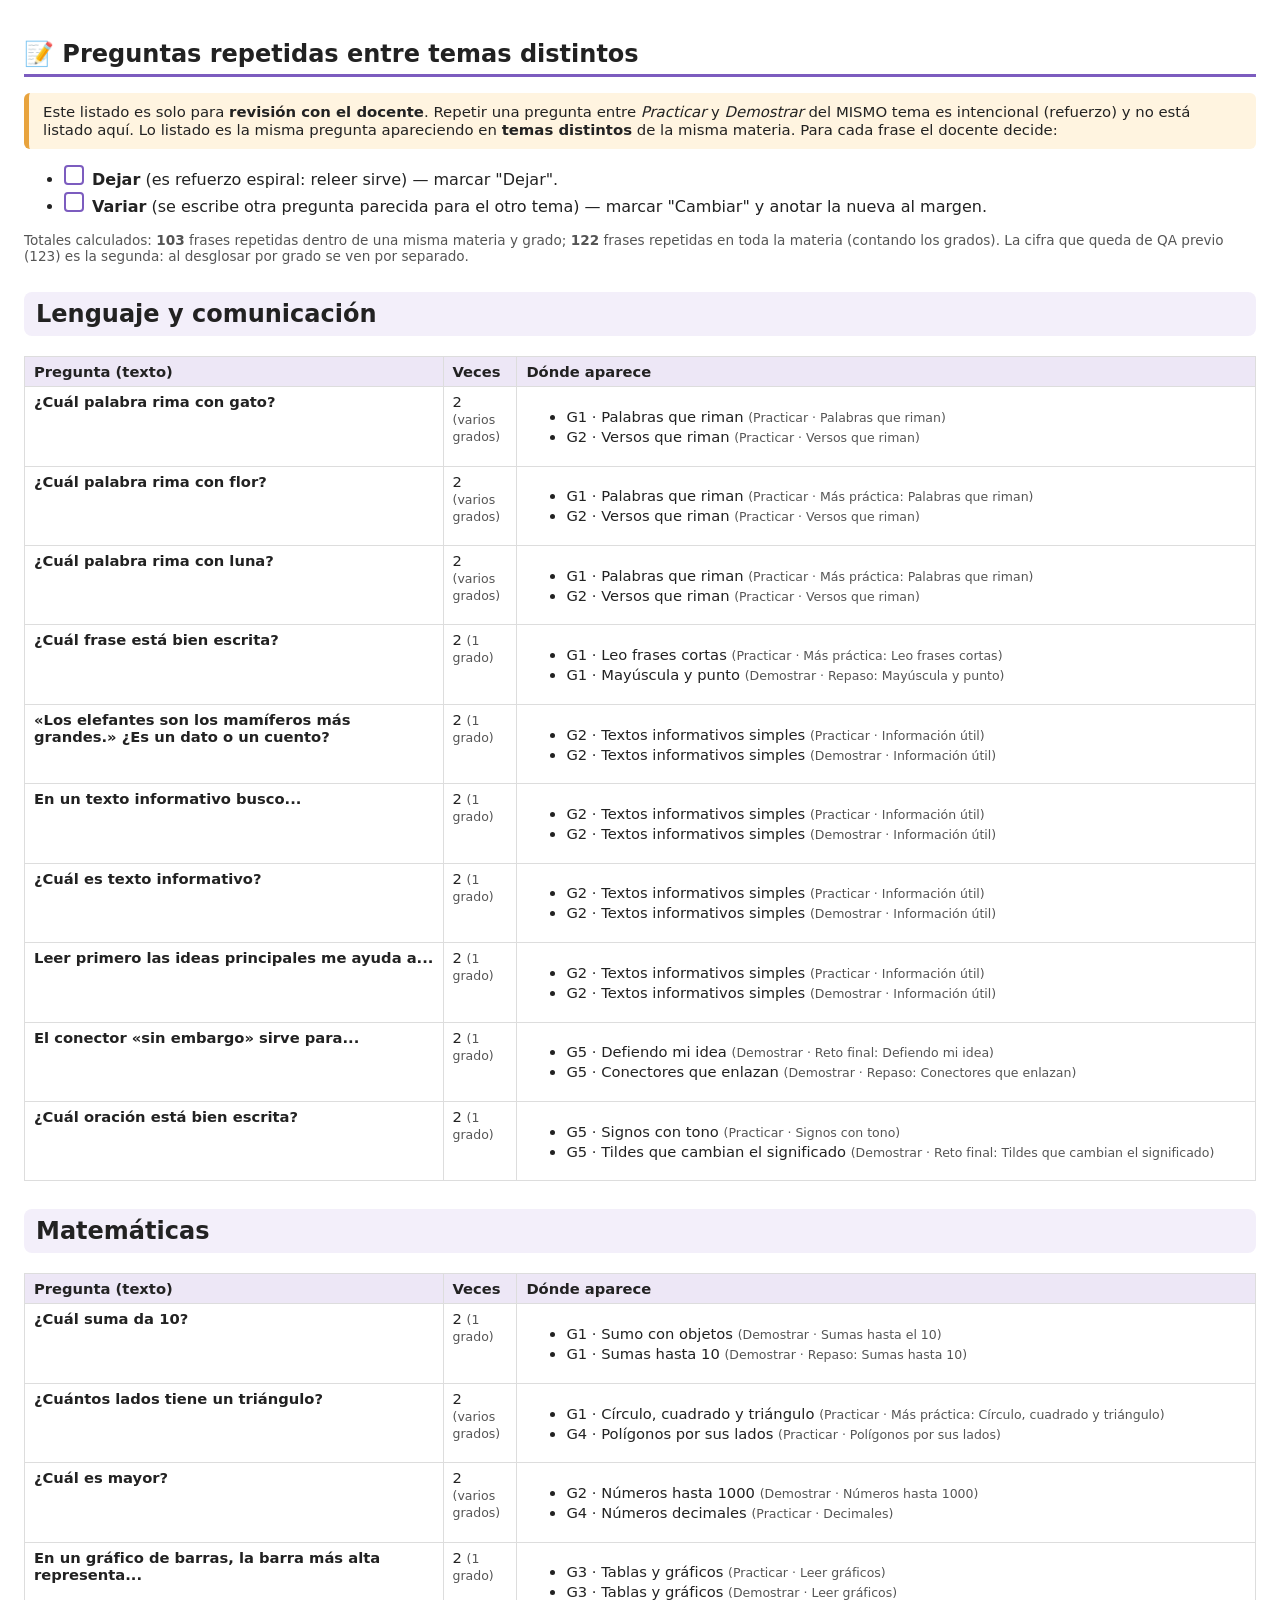
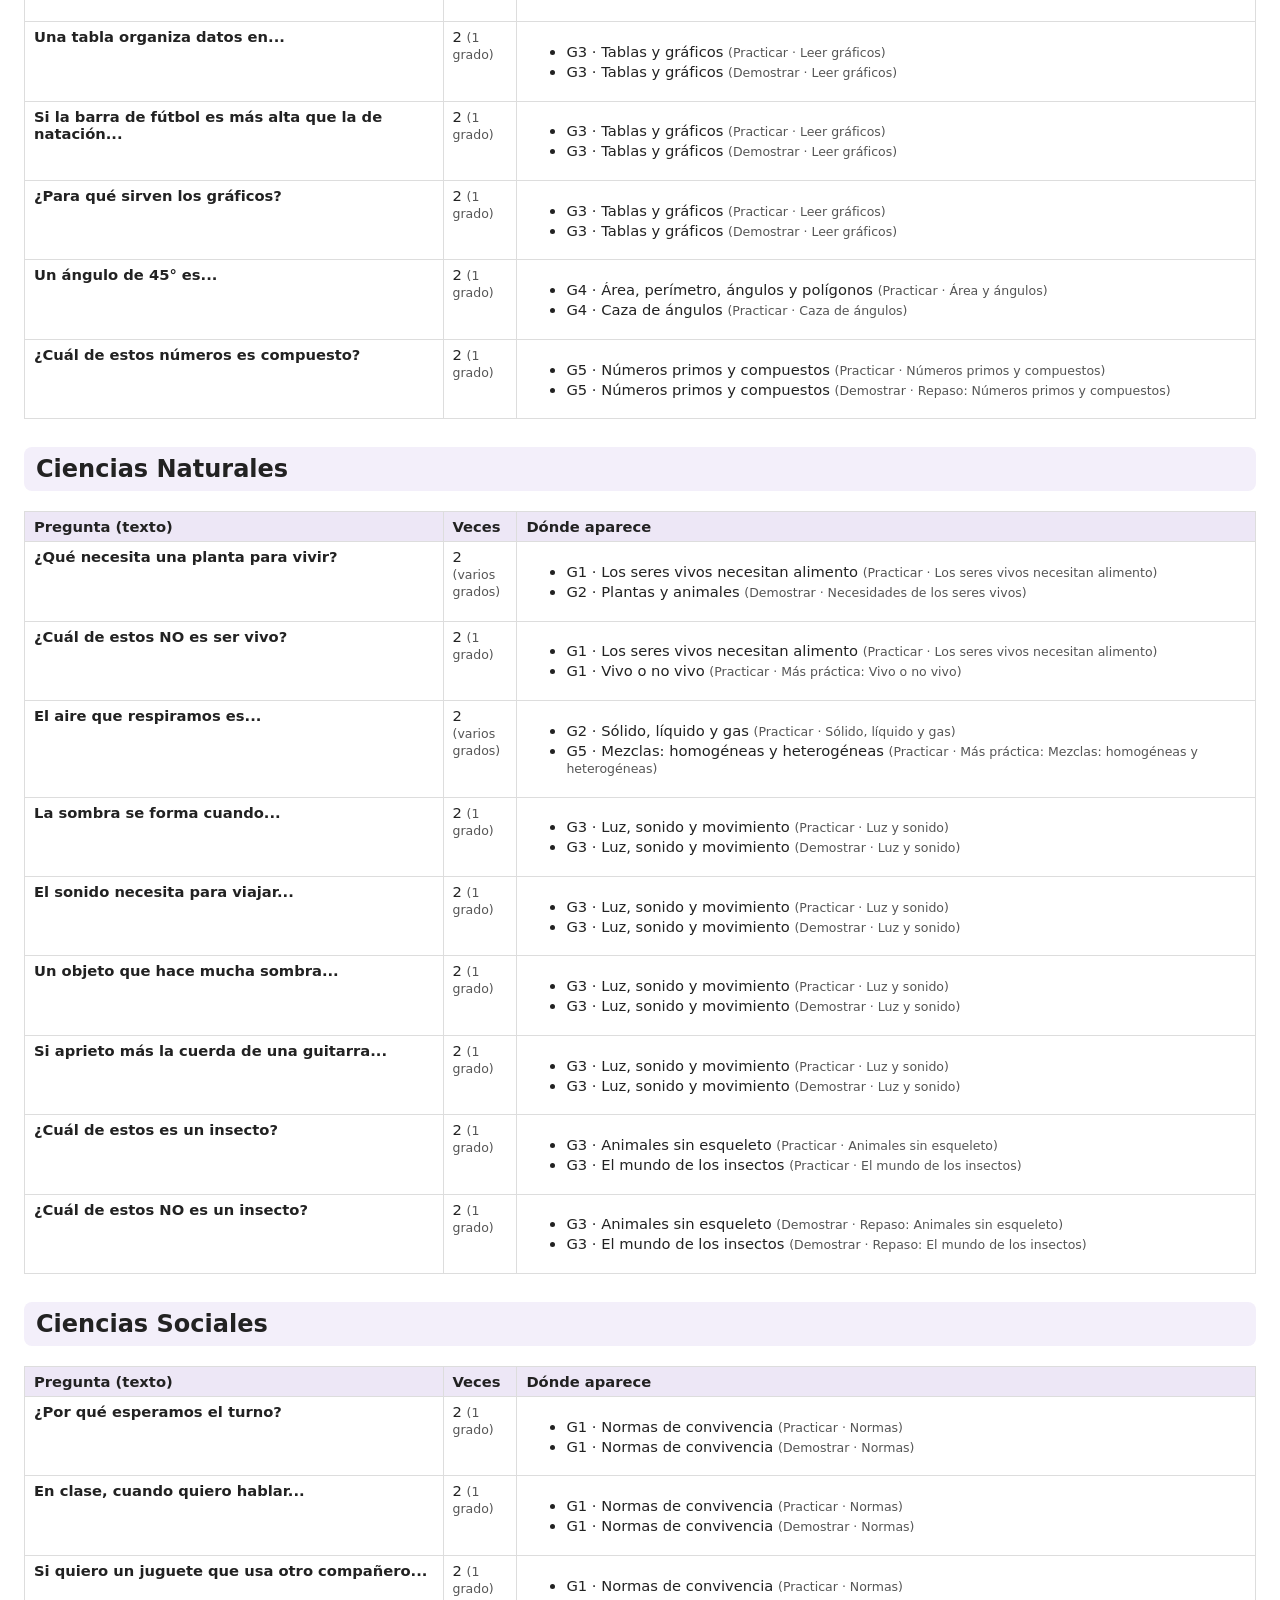
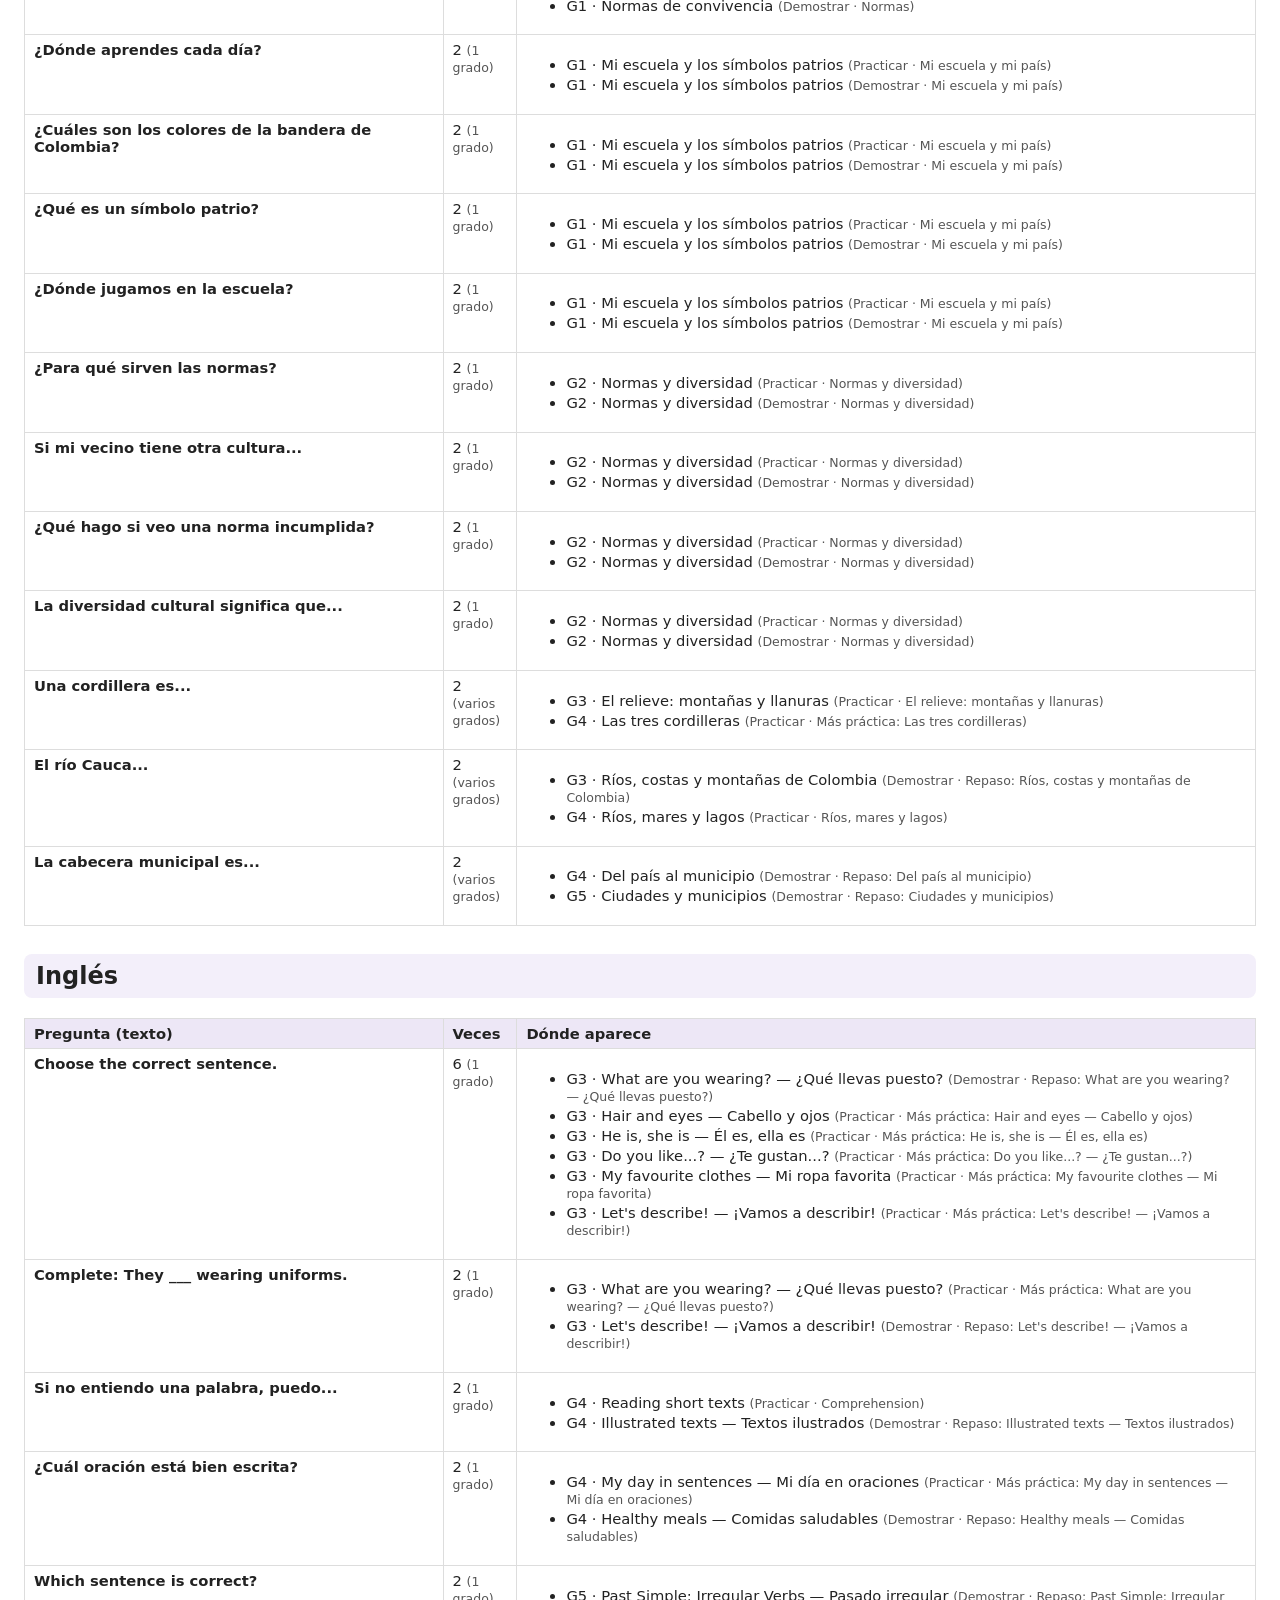
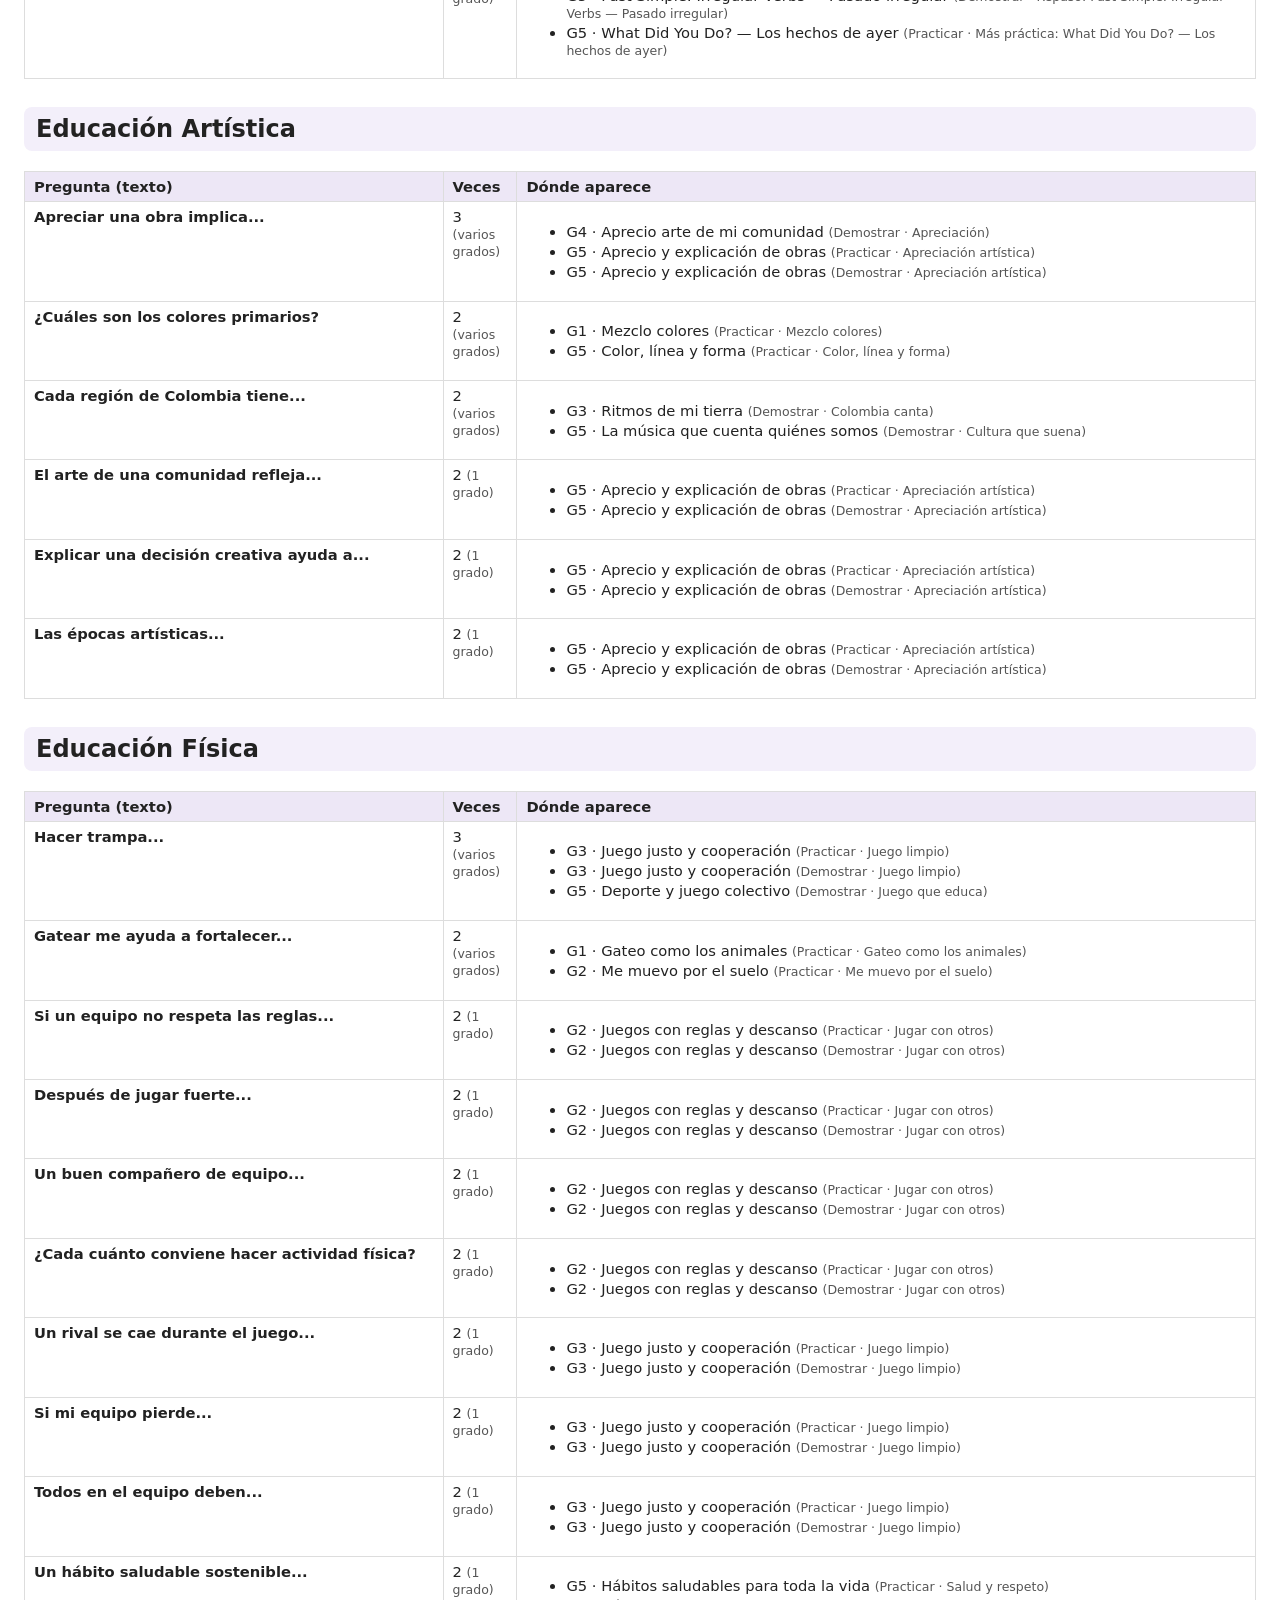
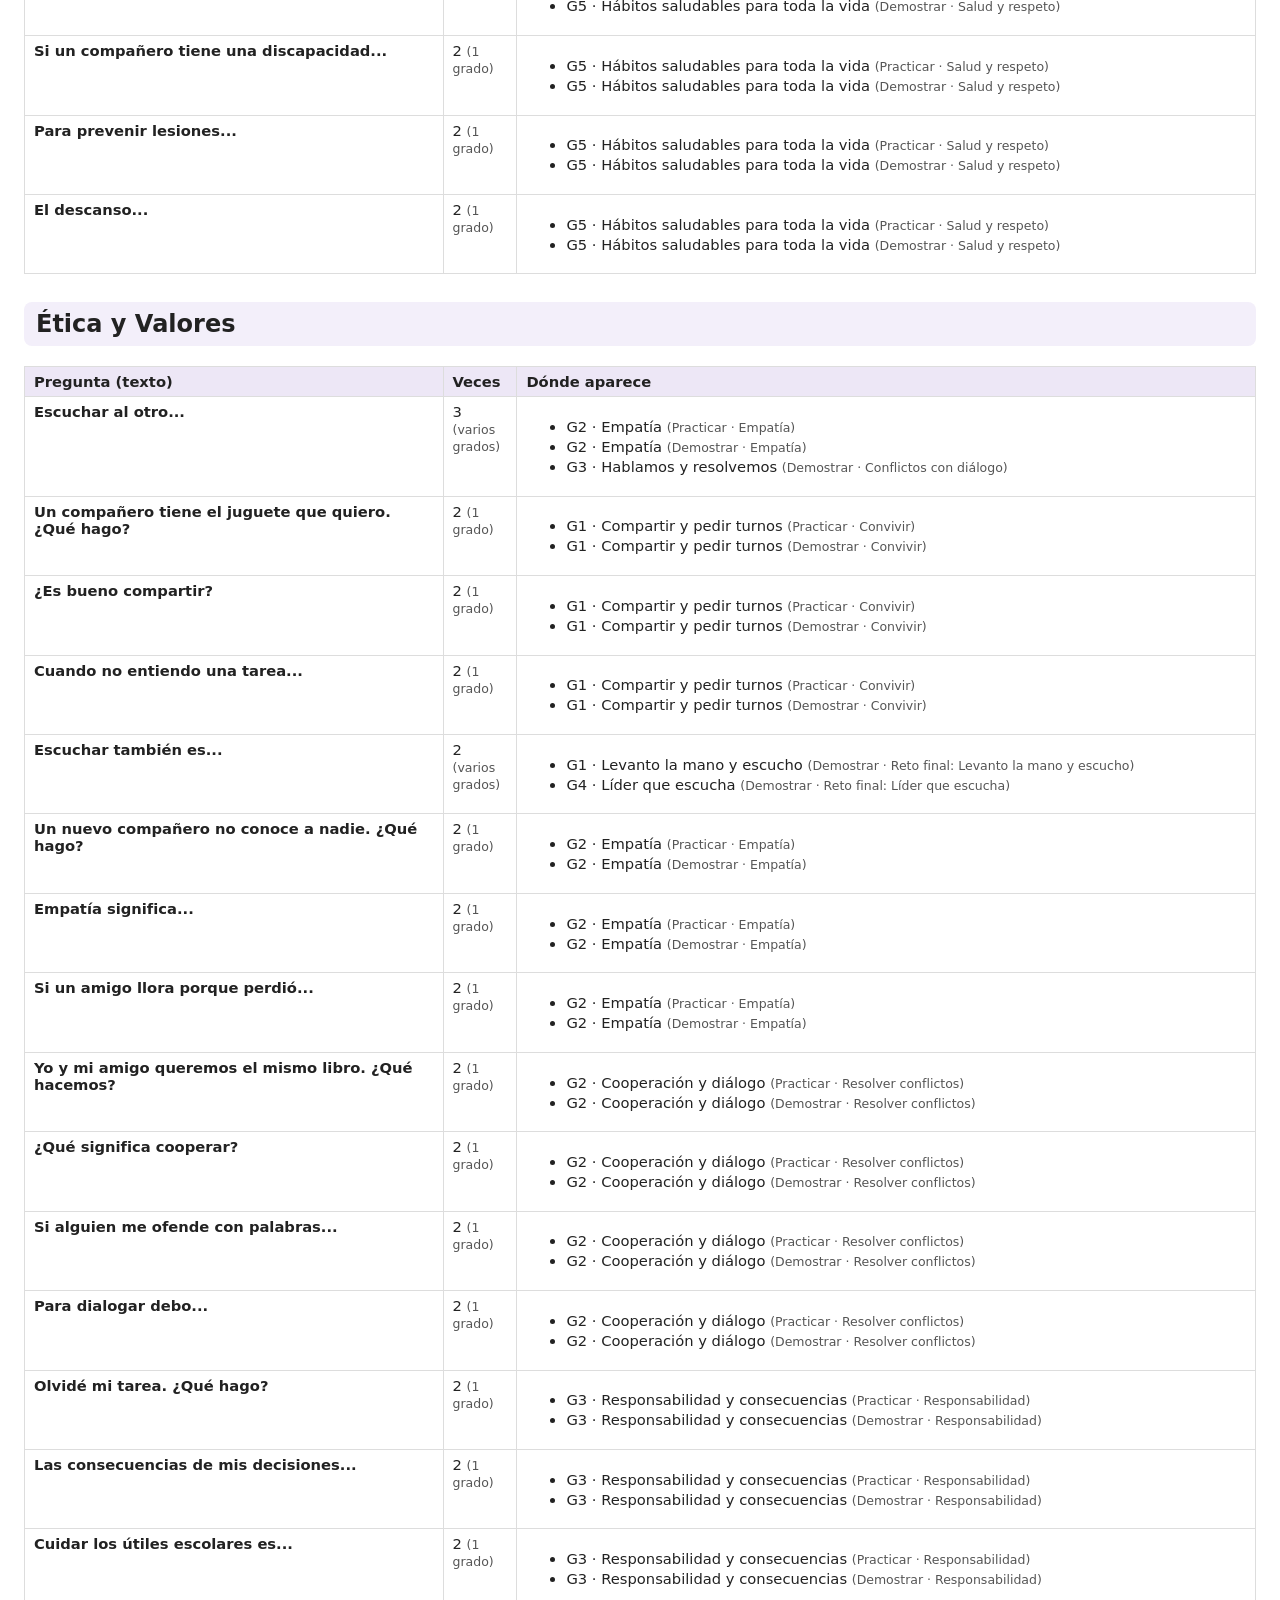
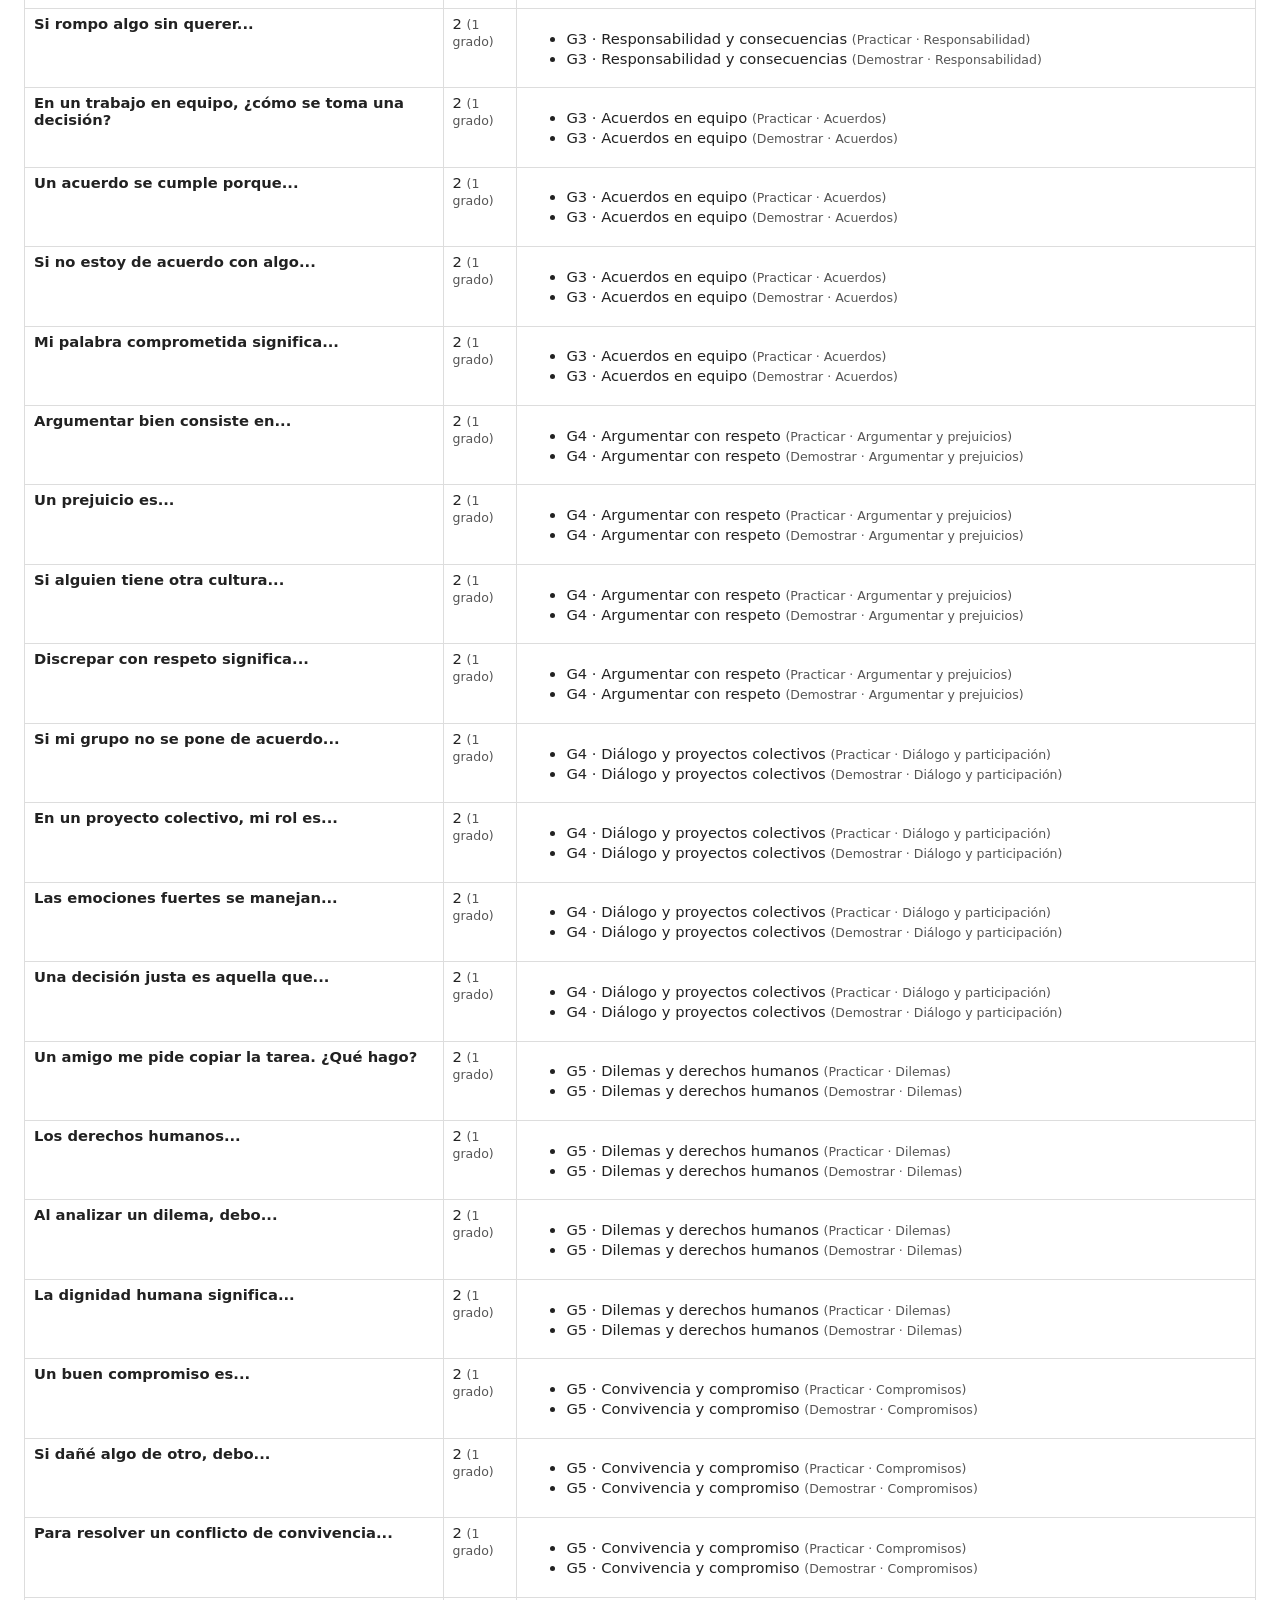
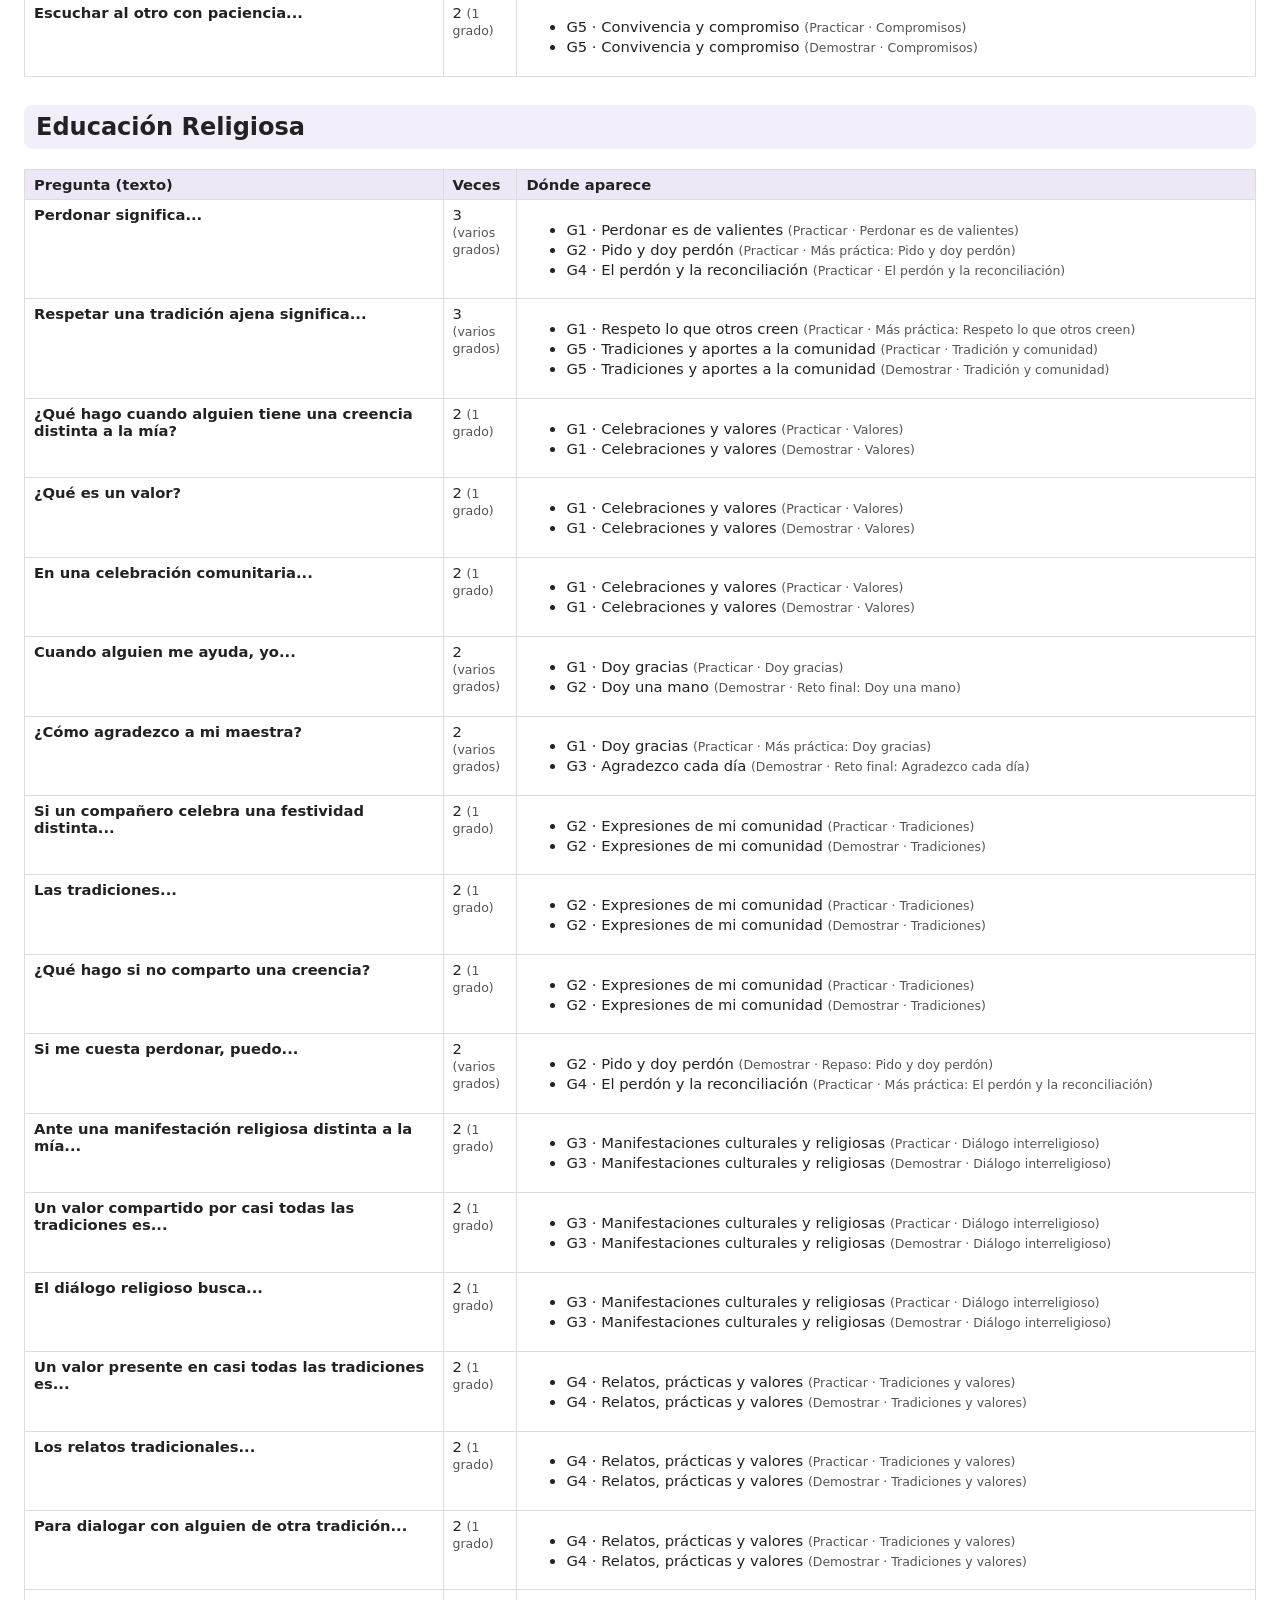
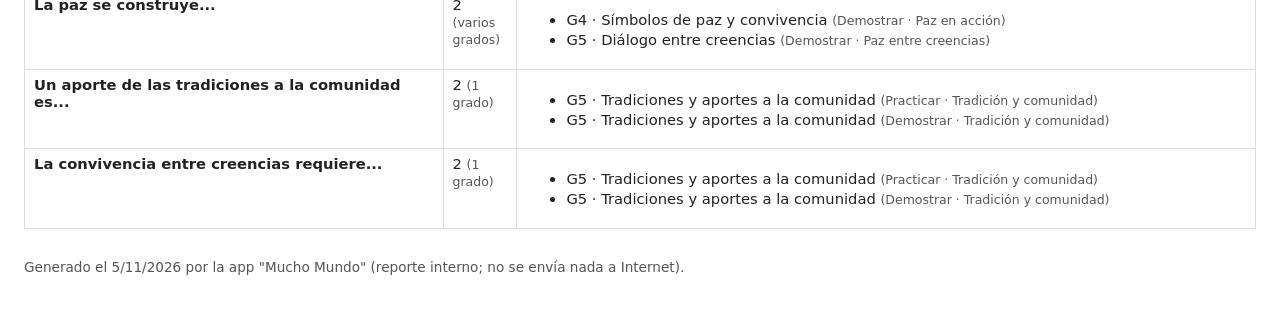
==== commit bf2a2915: "Barrido total del nombre Algebrario: assets y marca de respaldo a Mucho Mundo (v194)" ====
--- a/reportes-docente/reporte-duplicados.html
+++ b/reportes-docente/reporte-duplicados.html
@@ -17,4 +17,4 @@
 </style></head><body><h1>📝 Preguntas repetidas entre temas distintos</h1>
 <p class="aviso">Este listado es solo para <b>revisión con el docente</b>. Repetir una pregunta entre <i>Practicar</i> y <i>Demostrar</i> del MISMO tema es intencional (refuerzo) y no está listado aquí. Lo listado es la misma pregunta apareciendo en <b>temas distintos</b> de la misma materia. Para cada frase el docente decide:</p>
 <ul><li><span class="chk"></span><b>Dejar</b> (es refuerzo espiral: releer sirve) — marcar "Dejar".</li><li><span class="chk"></span><b>Variar</b> (se escribe otra pregunta parecida para el otro tema) — marcar "Cambiar" y anotar la nueva al margen.</li></ul>
-<p class="sur">Totales calculados: <b>103</b> frases repetidas dentro de una misma materia y grado; <b>122</b> frases repetidas en toda la materia (contando los grados). La cifra que queda de QA previo (123) es la segunda: al desglosar por grado se ven por separado.</p><h2>Lenguaje y comunicación</h2><table><tr><th style="width:34%">Pregunta (texto)</th><th style="width:6%">Veces</th><th>Dónde aparece</th></tr><tr class="bloque"><td class="frase">¿Cuál palabra rima con gato?</td><td>2 <span class="sur">(varios grados)</span></td><td><ul><li>G1 · Palabras que riman <span class="sur">(Practicar · Palabras que riman)</span></li><li>G2 · Versos que riman <span class="sur">(Practicar · Versos que riman)</span></li></ul></td></tr><tr class="bloque"><td class="frase">¿Cuál palabra rima con flor?</td><td>2 <span class="sur">(varios grados)</span></td><td><ul><li>G1 · Palabras que riman <span class="sur">(Practicar · Más práctica: Palabras que riman)</span></li><li>G2 · Versos que riman <span class="sur">(Practicar · Versos que riman)</span></li></ul></td></tr><tr class="bloque"><td class="frase">¿Cuál palabra rima con luna?</td><td>2 <span class="sur">(varios grados)</span></td><td><ul><li>G1 · Palabras que riman <span class="sur">(Practicar · Más práctica: Palabras que riman)</span></li><li>G2 · Versos que riman <span class="sur">(Practicar · Versos que riman)</span></li></ul></td></tr><tr class="bloque"><td class="frase">¿Cuál frase está bien escrita?</td><td>2 <span class="sur">(1 grado)</span></td><td><ul><li>G1 · Leo frases cortas <span class="sur">(Practicar · Más práctica: Leo frases cortas)</span></li><li>G1 · Mayúscula y punto <span class="sur">(Demostrar · Repaso: Mayúscula y punto)</span></li></ul></td></tr><tr class="bloque"><td class="frase">«Los elefantes son los mamíferos más grandes.» ¿Es un dato o un cuento?</td><td>2 <span class="sur">(1 grado)</span></td><td><ul><li>G2 · Textos informativos simples <span class="sur">(Practicar · Información útil)</span></li><li>G2 · Textos informativos simples <span class="sur">(Demostrar · Información útil)</span></li></ul></td></tr><tr class="bloque"><td class="frase">En un texto informativo busco...</td><td>2 <span class="sur">(1 grado)</span></td><td><ul><li>G2 · Textos informativos simples <span class="sur">(Practicar · Información útil)</span></li><li>G2 · Textos informativos simples <span class="sur">(Demostrar · Información útil)</span></li></ul></td></tr><tr class="bloque"><td class="frase">¿Cuál es texto informativo?</td><td>2 <span class="sur">(1 grado)</span></td><td><ul><li>G2 · Textos informativos simples <span class="sur">(Practicar · Información útil)</span></li><li>G2 · Textos informativos simples <span class="sur">(Demostrar · Información útil)</span></li></ul></td></tr><tr class="bloque"><td class="frase">Leer primero las ideas principales me ayuda a...</td><td>2 <span class="sur">(1 grado)</span></td><td><ul><li>G2 · Textos informativos simples <span class="sur">(Practicar · Información útil)</span></li><li>G2 · Textos informativos simples <span class="sur">(Demostrar · Información útil)</span></li></ul></td></tr><tr class="bloque"><td class="frase">El conector «sin embargo» sirve para...</td><td>2 <span class="sur">(1 grado)</span></td><td><ul><li>G5 · Defiendo mi idea <span class="sur">(Demostrar · Reto final: Defiendo mi idea)</span></li><li>G5 · Conectores que enlazan <span class="sur">(Demostrar · Repaso: Conectores que enlazan)</span></li></ul></td></tr><tr class="bloque"><td class="frase">¿Cuál oración está bien escrita?</td><td>2 <span class="sur">(1 grado)</span></td><td><ul><li>G5 · Signos con tono <span class="sur">(Practicar · Signos con tono)</span></li><li>G5 · Tildes que cambian el significado <span class="sur">(Demostrar · Reto final: Tildes que cambian el significado)</span></li></ul></td></tr></table><h2>Matemáticas</h2><table><tr><th style="width:34%">Pregunta (texto)</th><th style="width:6%">Veces</th><th>Dónde aparece</th></tr><tr class="bloque"><td class="frase">¿Cuál suma da 10?</td><td>2 <span class="sur">(1 grado)</span></td><td><ul><li>G1 · Sumo con objetos <span class="sur">(Demostrar · Sumas hasta el 10)</span></li><li>G1 · Sumas hasta 10 <span class="sur">(Demostrar · Repaso: Sumas hasta 10)</span></li></ul></td></tr><tr class="bloque"><td class="frase">¿Cuántos lados tiene un triángulo?</td><td>2 <span class="sur">(varios grados)</span></td><td><ul><li>G1 · Círculo, cuadrado y triángulo <span class="sur">(Practicar · Más práctica: Círculo, cuadrado y triángulo)</span></li><li>G4 · Polígonos por sus lados <span class="sur">(Practicar · Polígonos por sus lados)</span></li></ul></td></tr><tr class="bloque"><td class="frase">¿Cuál es mayor?</td><td>2 <span class="sur">(varios grados)</span></td><td><ul><li>G2 · Números hasta 1000 <span class="sur">(Demostrar · Números hasta 1000)</span></li><li>G4 · Números decimales <span class="sur">(Practicar · Decimales)</span></li></ul></td></tr><tr class="bloque"><td class="frase">En un gráfico de barras, la barra más alta representa...</td><td>2 <span class="sur">(1 grado)</span></td><td><ul><li>G3 · Tablas y gráficos <span class="sur">(Practicar · Leer gráficos)</span></li><li>G3 · Tablas y gráficos <span class="sur">(Demostrar · Leer gráficos)</span></li></ul></td></tr><tr class="bloque"><td class="frase">Una tabla organiza datos en...</td><td>2 <span class="sur">(1 grado)</span></td><td><ul><li>G3 · Tablas y gráficos <span class="sur">(Practicar · Leer gráficos)</span></li><li>G3 · Tablas y gráficos <span class="sur">(Demostrar · Leer gráficos)</span></li></ul></td></tr><tr class="bloque"><td class="frase">Si la barra de fútbol es más alta que la de natación...</td><td>2 <span class="sur">(1 grado)</span></td><td><ul><li>G3 · Tablas y gráficos <span class="sur">(Practicar · Leer gráficos)</span></li><li>G3 · Tablas y gráficos <span class="sur">(Demostrar · Leer gráficos)</span></li></ul></td></tr><tr class="bloque"><td class="frase">¿Para qué sirven los gráficos?</td><td>2 <span class="sur">(1 grado)</span></td><td><ul><li>G3 · Tablas y gráficos <span class="sur">(Practicar · Leer gráficos)</span></li><li>G3 · Tablas y gráficos <span class="sur">(Demostrar · Leer gráficos)</span></li></ul></td></tr><tr class="bloque"><td class="frase">Un ángulo de 45° es...</td><td>2 <span class="sur">(1 grado)</span></td><td><ul><li>G4 · Área, perímetro, ángulos y polígonos <span class="sur">(Practicar · Área y ángulos)</span></li><li>G4 · Caza de ángulos <span class="sur">(Practicar · Caza de ángulos)</span></li></ul></td></tr><tr class="bloque"><td class="frase">¿Cuál de estos números es compuesto?</td><td>2 <span class="sur">(1 grado)</span></td><td><ul><li>G5 · Números primos y compuestos <span class="sur">(Practicar · Números primos y compuestos)</span></li><li>G5 · Números primos y compuestos <span class="sur">(Demostrar · Repaso: Números primos y compuestos)</span></li></ul></td></tr></table><h2>Ciencias Naturales</h2><table><tr><th style="width:34%">Pregunta (texto)</th><th style="width:6%">Veces</th><th>Dónde aparece</th></tr><tr class="bloque"><td class="frase">¿Qué necesita una planta para vivir?</td><td>2 <span class="sur">(varios grados)</span></td><td><ul><li>G1 · Los seres vivos necesitan alimento <span class="sur">(Practicar · Los seres vivos necesitan alimento)</span></li><li>G2 · Plantas y animales <span class="sur">(Demostrar · Necesidades de los seres vivos)</span></li></ul></td></tr><tr class="bloque"><td class="frase">¿Cuál de estos NO es ser vivo?</td><td>2 <span class="sur">(1 grado)</span></td><td><ul><li>G1 · Los seres vivos necesitan alimento <span class="sur">(Practicar · Los seres vivos necesitan alimento)</span></li><li>G1 · Vivo o no vivo <span class="sur">(Practicar · Más práctica: Vivo o no vivo)</span></li></ul></td></tr><tr class="bloque"><td class="frase">El aire que respiramos es...</td><td>2 <span class="sur">(varios grados)</span></td><td><ul><li>G2 · Sólido, líquido y gas <span class="sur">(Practicar · Sólido, líquido y gas)</span></li><li>G5 · Mezclas: homogéneas y heterogéneas <span class="sur">(Practicar · Más práctica: Mezclas: homogéneas y heterogéneas)</span></li></ul></td></tr><tr class="bloque"><td class="frase">La sombra se forma cuando...</td><td>2 <span class="sur">(1 grado)</span></td><td><ul><li>G3 · Luz, sonido y movimiento <span class="sur">(Practicar · Luz y sonido)</span></li><li>G3 · Luz, sonido y movimiento <span class="sur">(Demostrar · Luz y sonido)</span></li></ul></td></tr><tr class="bloque"><td class="frase">El sonido necesita para viajar...</td><td>2 <span class="sur">(1 grado)</span></td><td><ul><li>G3 · Luz, sonido y movimiento <span class="sur">(Practicar · Luz y sonido)</span></li><li>G3 · Luz, sonido y movimiento <span class="sur">(Demostrar · Luz y sonido)</span></li></ul></td></tr><tr class="bloque"><td class="frase">Un objeto que hace mucha sombra...</td><td>2 <span class="sur">(1 grado)</span></td><td><ul><li>G3 · Luz, sonido y movimiento <span class="sur">(Practicar · Luz y sonido)</span></li><li>G3 · Luz, sonido y movimiento <span class="sur">(Demostrar · Luz y sonido)</span></li></ul></td></tr><tr class="bloque"><td class="frase">Si aprieto más la cuerda de una guitarra...</td><td>2 <span class="sur">(1 grado)</span></td><td><ul><li>G3 · Luz, sonido y movimiento <span class="sur">(Practicar · Luz y sonido)</span></li><li>G3 · Luz, sonido y movimiento <span class="sur">(Demostrar · Luz y sonido)</span></li></ul></td></tr><tr class="bloque"><td class="frase">¿Cuál de estos es un insecto?</td><td>2 <span class="sur">(1 grado)</span></td><td><ul><li>G3 · Animales sin esqueleto <span class="sur">(Practicar · Animales sin esqueleto)</span></li><li>G3 · El mundo de los insectos <span class="sur">(Practicar · El mundo de los insectos)</span></li></ul></td></tr><tr class="bloque"><td class="frase">¿Cuál de estos NO es un insecto?</td><td>2 <span class="sur">(1 grado)</span></td><td><ul><li>G3 · Animales sin esqueleto <span class="sur">(Demostrar · Repaso: Animales sin esqueleto)</span></li><li>G3 · El mundo de los insectos <span class="sur">(Demostrar · Repaso: El mundo de los insectos)</span></li></ul></td></tr></table><h2>Ciencias Sociales</h2><table><tr><th style="width:34%">Pregunta (texto)</th><th style="width:6%">Veces</th><th>Dónde aparece</th></tr><tr class="bloque"><td class="frase">¿Por qué esperamos el turno?</td><td>2 <span class="sur">(1 grado)</span></td><td><ul><li>G1 · Normas de convivencia <span class="sur">(Practicar · Normas)</span></li><li>G1 · Normas de convivencia <span class="sur">(Demostrar · Normas)</span></li></ul></td></tr><tr class="bloque"><td class="frase">En clase, cuando quiero hablar...</td><td>2 <span class="sur">(1 grado)</span></td><td><ul><li>G1 · Normas de convivencia <span class="sur">(Practicar · Normas)</span></li><li>G1 · Normas de convivencia <span class="sur">(Demostrar · Normas)</span></li></ul></td></tr><tr class="bloque"><td class="frase">Si quiero un juguete que usa otro compañero...</td><td>2 <span class="sur">(1 grado)</span></td><td><ul><li>G1 · Normas de convivencia <span class="sur">(Practicar · Normas)</span></li><li>G1 · Normas de convivencia <span class="sur">(Demostrar · Normas)</span></li></ul></td></tr><tr class="bloque"><td class="frase">¿Dónde aprendes cada día?</td><td>2 <span class="sur">(1 grado)</span></td><td><ul><li>G1 · Mi escuela y los símbolos patrios <span class="sur">(Practicar · Mi escuela y mi país)</span></li><li>G1 · Mi escuela y los símbolos patrios <span class="sur">(Demostrar · Mi escuela y mi país)</span></li></ul></td></tr><tr class="bloque"><td class="frase">¿Cuáles son los colores de la bandera de Colombia?</td><td>2 <span class="sur">(1 grado)</span></td><td><ul><li>G1 · Mi escuela y los símbolos patrios <span class="sur">(Practicar · Mi escuela y mi país)</span></li><li>G1 · Mi escuela y los símbolos patrios <span class="sur">(Demostrar · Mi escuela y mi país)</span></li></ul></td></tr><tr class="bloque"><td class="frase">¿Qué es un símbolo patrio?</td><td>2 <span class="sur">(1 grado)</span></td><td><ul><li>G1 · Mi escuela y los símbolos patrios <span class="sur">(Practicar · Mi escuela y mi país)</span></li><li>G1 · Mi escuela y los símbolos patrios <span class="sur">(Demostrar · Mi escuela y mi país)</span></li></ul></td></tr><tr class="bloque"><td class="frase">¿Dónde jugamos en la escuela?</td><td>2 <span class="sur">(1 grado)</span></td><td><ul><li>G1 · Mi escuela y los símbolos patrios <span class="sur">(Practicar · Mi escuela y mi país)</span></li><li>G1 · Mi escuela y los símbolos patrios <span class="sur">(Demostrar · Mi escuela y mi país)</span></li></ul></td></tr><tr class="bloque"><td class="frase">¿Para qué sirven las normas?</td><td>2 <span class="sur">(1 grado)</span></td><td><ul><li>G2 · Normas y diversidad <span class="sur">(Practicar · Normas y diversidad)</span></li><li>G2 · Normas y diversidad <span class="sur">(Demostrar · Normas y diversidad)</span></li></ul></td></tr><tr class="bloque"><td class="frase">Si mi vecino tiene otra cultura...</td><td>2 <span class="sur">(1 grado)</span></td><td><ul><li>G2 · Normas y diversidad <span class="sur">(Practicar · Normas y diversidad)</span></li><li>G2 · Normas y diversidad <span class="sur">(Demostrar · Normas y diversidad)</span></li></ul></td></tr><tr class="bloque"><td class="frase">¿Qué hago si veo una norma incumplida?</td><td>2 <span class="sur">(1 grado)</span></td><td><ul><li>G2 · Normas y diversidad <span class="sur">(Practicar · Normas y diversidad)</span></li><li>G2 · Normas y diversidad <span class="sur">(Demostrar · Normas y diversidad)</span></li></ul></td></tr><tr class="bloque"><td class="frase">La diversidad cultural significa que...</td><td>2 <span class="sur">(1 grado)</span></td><td><ul><li>G2 · Normas y diversidad <span class="sur">(Practicar · Normas y diversidad)</span></li><li>G2 · Normas y diversidad <span class="sur">(Demostrar · Normas y diversidad)</span></li></ul></td></tr><tr class="bloque"><td class="frase">Una cordillera es...</td><td>2 <span class="sur">(varios grados)</span></td><td><ul><li>G3 · El relieve: montañas y llanuras <span class="sur">(Practicar · El relieve: montañas y llanuras)</span></li><li>G4 · Las tres cordilleras <span class="sur">(Practicar · Más práctica: Las tres cordilleras)</span></li></ul></td></tr><tr class="bloque"><td class="frase">El río Cauca...</td><td>2 <span class="sur">(varios grados)</span></td><td><ul><li>G3 · Ríos, costas y montañas de Colombia <span class="sur">(Demostrar · Repaso: Ríos, costas y montañas de Colombia)</span></li><li>G4 · Ríos, mares y lagos <span class="sur">(Practicar · Ríos, mares y lagos)</span></li></ul></td></tr><tr class="bloque"><td class="frase">La cabecera municipal es...</td><td>2 <span class="sur">(varios grados)</span></td><td><ul><li>G4 · Del país al municipio <span class="sur">(Demostrar · Repaso: Del país al municipio)</span></li><li>G5 · Ciudades y municipios <span class="sur">(Demostrar · Repaso: Ciudades y municipios)</span></li></ul></td></tr></table><h2>Inglés</h2><table><tr><th style="width:34%">Pregunta (texto)</th><th style="width:6%">Veces</th><th>Dónde aparece</th></tr><tr class="bloque"><td class="frase">Choose the correct sentence.</td><td>6 <span class="sur">(1 grado)</span></td><td><ul><li>G3 · What are you wearing? — ¿Qué llevas puesto? <span class="sur">(Demostrar · Repaso: What are you wearing? — ¿Qué llevas puesto?)</span></li><li>G3 · Hair and eyes — Cabello y ojos <span class="sur">(Practicar · Más práctica: Hair and eyes — Cabello y ojos)</span></li><li>G3 · He is, she is — Él es, ella es <span class="sur">(Practicar · Más práctica: He is, she is — Él es, ella es)</span></li><li>G3 · Do you like...? — ¿Te gustan...? <span class="sur">(Practicar · Más práctica: Do you like...? — ¿Te gustan...?)</span></li><li>G3 · My favourite clothes — Mi ropa favorita <span class="sur">(Practicar · Más práctica: My favourite clothes — Mi ropa favorita)</span></li><li>G3 · Let's describe! — ¡Vamos a describir! <span class="sur">(Practicar · Más práctica: Let's describe! — ¡Vamos a describir!)</span></li></ul></td></tr><tr class="bloque"><td class="frase">Complete: They ___ wearing uniforms.</td><td>2 <span class="sur">(1 grado)</span></td><td><ul><li>G3 · What are you wearing? — ¿Qué llevas puesto? <span class="sur">(Practicar · Más práctica: What are you wearing? — ¿Qué llevas puesto?)</span></li><li>G3 · Let's describe! — ¡Vamos a describir! <span class="sur">(Demostrar · Repaso: Let's describe! — ¡Vamos a describir!)</span></li></ul></td></tr><tr class="bloque"><td class="frase">Si no entiendo una palabra, puedo...</td><td>2 <span class="sur">(1 grado)</span></td><td><ul><li>G4 · Reading short texts <span class="sur">(Practicar · Comprehension)</span></li><li>G4 · Illustrated texts — Textos ilustrados <span class="sur">(Demostrar · Repaso: Illustrated texts — Textos ilustrados)</span></li></ul></td></tr><tr class="bloque"><td class="frase">¿Cuál oración está bien escrita?</td><td>2 <span class="sur">(1 grado)</span></td><td><ul><li>G4 · My day in sentences — Mi día en oraciones <span class="sur">(Practicar · Más práctica: My day in sentences — Mi día en oraciones)</span></li><li>G4 · Healthy meals — Comidas saludables <span class="sur">(Demostrar · Repaso: Healthy meals — Comidas saludables)</span></li></ul></td></tr><tr class="bloque"><td class="frase">Which sentence is correct?</td><td>2 <span class="sur">(1 grado)</span></td><td><ul><li>G5 · Past Simple: Irregular Verbs — Pasado irregular <span class="sur">(Demostrar · Repaso: Past Simple: Irregular Verbs — Pasado irregular)</span></li><li>G5 · What Did You Do? — Los hechos de ayer <span class="sur">(Practicar · Más práctica: What Did You Do? — Los hechos de ayer)</span></li></ul></td></tr></table><h2>Educación Artística</h2><table><tr><th style="width:34%">Pregunta (texto)</th><th style="width:6%">Veces</th><th>Dónde aparece</th></tr><tr class="bloque"><td class="frase">Apreciar una obra implica...</td><td>3 <span class="sur">(varios grados)</span></td><td><ul><li>G4 · Aprecio arte de mi comunidad <span class="sur">(Demostrar · Apreciación)</span></li><li>G5 · Aprecio y explicación de obras <span class="sur">(Practicar · Apreciación artística)</span></li><li>G5 · Aprecio y explicación de obras <span class="sur">(Demostrar · Apreciación artística)</span></li></ul></td></tr><tr class="bloque"><td class="frase">¿Cuáles son los colores primarios?</td><td>2 <span class="sur">(varios grados)</span></td><td><ul><li>G1 · Mezclo colores <span class="sur">(Practicar · Mezclo colores)</span></li><li>G5 · Color, línea y forma <span class="sur">(Practicar · Color, línea y forma)</span></li></ul></td></tr><tr class="bloque"><td class="frase">Cada región de Colombia tiene...</td><td>2 <span class="sur">(varios grados)</span></td><td><ul><li>G3 · Ritmos de mi tierra <span class="sur">(Demostrar · Colombia canta)</span></li><li>G5 · La música que cuenta quiénes somos <span class="sur">(Demostrar · Cultura que suena)</span></li></ul></td></tr><tr class="bloque"><td class="frase">El arte de una comunidad refleja...</td><td>2 <span class="sur">(1 grado)</span></td><td><ul><li>G5 · Aprecio y explicación de obras <span class="sur">(Practicar · Apreciación artística)</span></li><li>G5 · Aprecio y explicación de obras <span class="sur">(Demostrar · Apreciación artística)</span></li></ul></td></tr><tr class="bloque"><td class="frase">Explicar una decisión creativa ayuda a...</td><td>2 <span class="sur">(1 grado)</span></td><td><ul><li>G5 · Aprecio y explicación de obras <span class="sur">(Practicar · Apreciación artística)</span></li><li>G5 · Aprecio y explicación de obras <span class="sur">(Demostrar · Apreciación artística)</span></li></ul></td></tr><tr class="bloque"><td class="frase">Las épocas artísticas...</td><td>2 <span class="sur">(1 grado)</span></td><td><ul><li>G5 · Aprecio y explicación de obras <span class="sur">(Practicar · Apreciación artística)</span></li><li>G5 · Aprecio y explicación de obras <span class="sur">(Demostrar · Apreciación artística)</span></li></ul></td></tr></table><h2>Educación Física</h2><table><tr><th style="width:34%">Pregunta (texto)</th><th style="width:6%">Veces</th><th>Dónde aparece</th></tr><tr class="bloque"><td class="frase">Hacer trampa...</td><td>3 <span class="sur">(varios grados)</span></td><td><ul><li>G3 · Juego justo y cooperación <span class="sur">(Practicar · Juego limpio)</span></li><li>G3 · Juego justo y cooperación <span class="sur">(Demostrar · Juego limpio)</span></li><li>G5 · Deporte y juego colectivo <span class="sur">(Demostrar · Juego que educa)</span></li></ul></td></tr><tr class="bloque"><td class="frase">Gatear me ayuda a fortalecer...</td><td>2 <span class="sur">(varios grados)</span></td><td><ul><li>G1 · Gateo como los animales <span class="sur">(Practicar · Gateo como los animales)</span></li><li>G2 · Me muevo por el suelo <span class="sur">(Practicar · Me muevo por el suelo)</span></li></ul></td></tr><tr class="bloque"><td class="frase">Si un equipo no respeta las reglas...</td><td>2 <span class="sur">(1 grado)</span></td><td><ul><li>G2 · Juegos con reglas y descanso <span class="sur">(Practicar · Jugar con otros)</span></li><li>G2 · Juegos con reglas y descanso <span class="sur">(Demostrar · Jugar con otros)</span></li></ul></td></tr><tr class="bloque"><td class="frase">Después de jugar fuerte...</td><td>2 <span class="sur">(1 grado)</span></td><td><ul><li>G2 · Juegos con reglas y descanso <span class="sur">(Practicar · Jugar con otros)</span></li><li>G2 · Juegos con reglas y descanso <span class="sur">(Demostrar · Jugar con otros)</span></li></ul></td></tr><tr class="bloque"><td class="frase">Un buen compañero de equipo...</td><td>2 <span class="sur">(1 grado)</span></td><td><ul><li>G2 · Juegos con reglas y descanso <span class="sur">(Practicar · Jugar con otros)</span></li><li>G2 · Juegos con reglas y descanso <span class="sur">(Demostrar · Jugar con otros)</span></li></ul></td></tr><tr class="bloque"><td class="frase">¿Cada cuánto conviene hacer actividad física?</td><td>2 <span class="sur">(1 grado)</span></td><td><ul><li>G2 · Juegos con reglas y descanso <span class="sur">(Practicar · Jugar con otros)</span></li><li>G2 · Juegos con reglas y descanso <span class="sur">(Demostrar · Jugar con otros)</span></li></ul></td></tr><tr class="bloque"><td class="frase">Un rival se cae durante el juego...</td><td>2 <span class="sur">(1 grado)</span></td><td><ul><li>G3 · Juego justo y cooperación <span class="sur">(Practicar · Juego limpio)</span></li><li>G3 · Juego justo y cooperación <span class="sur">(Demostrar · Juego limpio)</span></li></ul></td></tr><tr class="bloque"><td class="frase">Si mi equipo pierde...</td><td>2 <span class="sur">(1 grado)</span></td><td><ul><li>G3 · Juego justo y cooperación <span class="sur">(Practicar · Juego limpio)</span></li><li>G3 · Juego justo y cooperación <span class="sur">(Demostrar · Juego limpio)</span></li></ul></td></tr><tr class="bloque"><td class="frase">Todos en el equipo deben...</td><td>2 <span class="sur">(1 grado)</span></td><td><ul><li>G3 · Juego justo y cooperación <span class="sur">(Practicar · Juego limpio)</span></li><li>G3 · Juego justo y cooperación <span class="sur">(Demostrar · Juego limpio)</span></li></ul></td></tr><tr class="bloque"><td class="frase">Un hábito saludable sostenible...</td><td>2 <span class="sur">(1 grado)</span></td><td><ul><li>G5 · Hábitos saludables para toda la vida <span class="sur">(Practicar · Salud y respeto)</span></li><li>G5 · Hábitos saludables para toda la vida <span class="sur">(Demostrar · Salud y respeto)</span></li></ul></td></tr><tr class="bloque"><td class="frase">Si un compañero tiene una discapacidad...</td><td>2 <span class="sur">(1 grado)</span></td><td><ul><li>G5 · Hábitos saludables para toda la vida <span class="sur">(Practicar · Salud y respeto)</span></li><li>G5 · Hábitos saludables para toda la vida <span class="sur">(Demostrar · Salud y respeto)</span></li></ul></td></tr><tr class="bloque"><td class="frase">Para prevenir lesiones...</td><td>2 <span class="sur">(1 grado)</span></td><td><ul><li>G5 · Hábitos saludables para toda la vida <span class="sur">(Practicar · Salud y respeto)</span></li><li>G5 · Hábitos saludables para toda la vida <span class="sur">(Demostrar · Salud y respeto)</span></li></ul></td></tr><tr class="bloque"><td class="frase">El descanso...</td><td>2 <span class="sur">(1 grado)</span></td><td><ul><li>G5 · Hábitos saludables para toda la vida <span class="sur">(Practicar · Salud y respeto)</span></li><li>G5 · Hábitos saludables para toda la vida <span class="sur">(Demostrar · Salud y respeto)</span></li></ul></td></tr></table><h2>Ética y Valores</h2><table><tr><th style="width:34%">Pregunta (texto)</th><th style="width:6%">Veces</th><th>Dónde aparece</th></tr><tr class="bloque"><td class="frase">Escuchar al otro...</td><td>3 <span class="sur">(varios grados)</span></td><td><ul><li>G2 · Empatía <span class="sur">(Practicar · Empatía)</span></li><li>G2 · Empatía <span class="sur">(Demostrar · Empatía)</span></li><li>G3 · Hablamos y resolvemos <span class="sur">(Demostrar · Conflictos con diálogo)</span></li></ul></td></tr><tr class="bloque"><td class="frase">Un compañero tiene el juguete que quiero. ¿Qué hago?</td><td>2 <span class="sur">(1 grado)</span></td><td><ul><li>G1 · Compartir y pedir turnos <span class="sur">(Practicar · Convivir)</span></li><li>G1 · Compartir y pedir turnos <span class="sur">(Demostrar · Convivir)</span></li></ul></td></tr><tr class="bloque"><td class="frase">¿Es bueno compartir?</td><td>2 <span class="sur">(1 grado)</span></td><td><ul><li>G1 · Compartir y pedir turnos <span class="sur">(Practicar · Convivir)</span></li><li>G1 · Compartir y pedir turnos <span class="sur">(Demostrar · Convivir)</span></li></ul></td></tr><tr class="bloque"><td class="frase">Cuando no entiendo una tarea...</td><td>2 <span class="sur">(1 grado)</span></td><td><ul><li>G1 · Compartir y pedir turnos <span class="sur">(Practicar · Convivir)</span></li><li>G1 · Compartir y pedir turnos <span class="sur">(Demostrar · Convivir)</span></li></ul></td></tr><tr class="bloque"><td class="frase">Escuchar también es...</td><td>2 <span class="sur">(varios grados)</span></td><td><ul><li>G1 · Levanto la mano y escucho <span class="sur">(Demostrar · Reto final: Levanto la mano y escucho)</span></li><li>G4 · Líder que escucha <span class="sur">(Demostrar · Reto final: Líder que escucha)</span></li></ul></td></tr><tr class="bloque"><td class="frase">Un nuevo compañero no conoce a nadie. ¿Qué hago?</td><td>2 <span class="sur">(1 grado)</span></td><td><ul><li>G2 · Empatía <span class="sur">(Practicar · Empatía)</span></li><li>G2 · Empatía <span class="sur">(Demostrar · Empatía)</span></li></ul></td></tr><tr class="bloque"><td class="frase">Empatía significa...</td><td>2 <span class="sur">(1 grado)</span></td><td><ul><li>G2 · Empatía <span class="sur">(Practicar · Empatía)</span></li><li>G2 · Empatía <span class="sur">(Demostrar · Empatía)</span></li></ul></td></tr><tr class="bloque"><td class="frase">Si un amigo llora porque perdió...</td><td>2 <span class="sur">(1 grado)</span></td><td><ul><li>G2 · Empatía <span class="sur">(Practicar · Empatía)</span></li><li>G2 · Empatía <span class="sur">(Demostrar · Empatía)</span></li></ul></td></tr><tr class="bloque"><td class="frase">Yo y mi amigo queremos el mismo libro. ¿Qué hacemos?</td><td>2 <span class="sur">(1 grado)</span></td><td><ul><li>G2 · Cooperación y diálogo <span class="sur">(Practicar · Resolver conflictos)</span></li><li>G2 · Cooperación y diálogo <span class="sur">(Demostrar · Resolver conflictos)</span></li></ul></td></tr><tr class="bloque"><td class="frase">¿Qué significa cooperar?</td><td>2 <span class="sur">(1 grado)</span></td><td><ul><li>G2 · Cooperación y diálogo <span class="sur">(Practicar · Resolver conflictos)</span></li><li>G2 · Cooperación y diálogo <span class="sur">(Demostrar · Resolver conflictos)</span></li></ul></td></tr><tr class="bloque"><td class="frase">Si alguien me ofende con palabras...</td><td>2 <span class="sur">(1 grado)</span></td><td><ul><li>G2 · Cooperación y diálogo <span class="sur">(Practicar · Resolver conflictos)</span></li><li>G2 · Cooperación y diálogo <span class="sur">(Demostrar · Resolver conflictos)</span></li></ul></td></tr><tr class="bloque"><td class="frase">Para dialogar debo...</td><td>2 <span class="sur">(1 grado)</span></td><td><ul><li>G2 · Cooperación y diálogo <span class="sur">(Practicar · Resolver conflictos)</span></li><li>G2 · Cooperación y diálogo <span class="sur">(Demostrar · Resolver conflictos)</span></li></ul></td></tr><tr class="bloque"><td class="frase">Olvidé mi tarea. ¿Qué hago?</td><td>2 <span class="sur">(1 grado)</span></td><td><ul><li>G3 · Responsabilidad y consecuencias <span class="sur">(Practicar · Responsabilidad)</span></li><li>G3 · Responsabilidad y consecuencias <span class="sur">(Demostrar · Responsabilidad)</span></li></ul></td></tr><tr class="bloque"><td class="frase">Las consecuencias de mis decisiones...</td><td>2 <span class="sur">(1 grado)</span></td><td><ul><li>G3 · Responsabilidad y consecuencias <span class="sur">(Practicar · Responsabilidad)</span></li><li>G3 · Responsabilidad y consecuencias <span class="sur">(Demostrar · Responsabilidad)</span></li></ul></td></tr><tr class="bloque"><td class="frase">Cuidar los útiles escolares es...</td><td>2 <span class="sur">(1 grado)</span></td><td><ul><li>G3 · Responsabilidad y consecuencias <span class="sur">(Practicar · Responsabilidad)</span></li><li>G3 · Responsabilidad y consecuencias <span class="sur">(Demostrar · Responsabilidad)</span></li></ul></td></tr><tr class="bloque"><td class="frase">Si rompo algo sin querer...</td><td>2 <span class="sur">(1 grado)</span></td><td><ul><li>G3 · Responsabilidad y consecuencias <span class="sur">(Practicar · Responsabilidad)</span></li><li>G3 · Responsabilidad y consecuencias <span class="sur">(Demostrar · Responsabilidad)</span></li></ul></td></tr><tr class="bloque"><td class="frase">En un trabajo en equipo, ¿cómo se toma una decisión?</td><td>2 <span class="sur">(1 grado)</span></td><td><ul><li>G3 · Acuerdos en equipo <span class="sur">(Practicar · Acuerdos)</span></li><li>G3 · Acuerdos en equipo <span class="sur">(Demostrar · Acuerdos)</span></li></ul></td></tr><tr class="bloque"><td class="frase">Un acuerdo se cumple porque...</td><td>2 <span class="sur">(1 grado)</span></td><td><ul><li>G3 · Acuerdos en equipo <span class="sur">(Practicar · Acuerdos)</span></li><li>G3 · Acuerdos en equipo <span class="sur">(Demostrar · Acuerdos)</span></li></ul></td></tr><tr class="bloque"><td class="frase">Si no estoy de acuerdo con algo...</td><td>2 <span class="sur">(1 grado)</span></td><td><ul><li>G3 · Acuerdos en equipo <span class="sur">(Practicar · Acuerdos)</span></li><li>G3 · Acuerdos en equipo <span class="sur">(Demostrar · Acuerdos)</span></li></ul></td></tr><tr class="bloque"><td class="frase">Mi palabra comprometida significa...</td><td>2 <span class="sur">(1 grado)</span></td><td><ul><li>G3 · Acuerdos en equipo <span class="sur">(Practicar · Acuerdos)</span></li><li>G3 · Acuerdos en equipo <span class="sur">(Demostrar · Acuerdos)</span></li></ul></td></tr><tr class="bloque"><td class="frase">Argumentar bien consiste en...</td><td>2 <span class="sur">(1 grado)</span></td><td><ul><li>G4 · Argumentar con respeto <span class="sur">(Practicar · Argumentar y prejuicios)</span></li><li>G4 · Argumentar con respeto <span class="sur">(Demostrar · Argumentar y prejuicios)</span></li></ul></td></tr><tr class="bloque"><td class="frase">Un prejuicio es...</td><td>2 <span class="sur">(1 grado)</span></td><td><ul><li>G4 · Argumentar con respeto <span class="sur">(Practicar · Argumentar y prejuicios)</span></li><li>G4 · Argumentar con respeto <span class="sur">(Demostrar · Argumentar y prejuicios)</span></li></ul></td></tr><tr class="bloque"><td class="frase">Si alguien tiene otra cultura...</td><td>2 <span class="sur">(1 grado)</span></td><td><ul><li>G4 · Argumentar con respeto <span class="sur">(Practicar · Argumentar y prejuicios)</span></li><li>G4 · Argumentar con respeto <span class="sur">(Demostrar · Argumentar y prejuicios)</span></li></ul></td></tr><tr class="bloque"><td class="frase">Discrepar con respeto significa...</td><td>2 <span class="sur">(1 grado)</span></td><td><ul><li>G4 · Argumentar con respeto <span class="sur">(Practicar · Argumentar y prejuicios)</span></li><li>G4 · Argumentar con respeto <span class="sur">(Demostrar · Argumentar y prejuicios)</span></li></ul></td></tr><tr class="bloque"><td class="frase">Si mi grupo no se pone de acuerdo...</td><td>2 <span class="sur">(1 grado)</span></td><td><ul><li>G4 · Diálogo y proyectos colectivos <span class="sur">(Practicar · Diálogo y participación)</span></li><li>G4 · Diálogo y proyectos colectivos <span class="sur">(Demostrar · Diálogo y participación)</span></li></ul></td></tr><tr class="bloque"><td class="frase">En un proyecto colectivo, mi rol es...</td><td>2 <span class="sur">(1 grado)</span></td><td><ul><li>G4 · Diálogo y proyectos colectivos <span class="sur">(Practicar · Diálogo y participación)</span></li><li>G4 · Diálogo y proyectos colectivos <span class="sur">(Demostrar · Diálogo y participación)</span></li></ul></td></tr><tr class="bloque"><td class="frase">Las emociones fuertes se manejan...</td><td>2 <span class="sur">(1 grado)</span></td><td><ul><li>G4 · Diálogo y proyectos colectivos <span class="sur">(Practicar · Diálogo y participación)</span></li><li>G4 · Diálogo y proyectos colectivos <span class="sur">(Demostrar · Diálogo y participación)</span></li></ul></td></tr><tr class="bloque"><td class="frase">Una decisión justa es aquella que...</td><td>2 <span class="sur">(1 grado)</span></td><td><ul><li>G4 · Diálogo y proyectos colectivos <span class="sur">(Practicar · Diálogo y participación)</span></li><li>G4 · Diálogo y proyectos colectivos <span class="sur">(Demostrar · Diálogo y participación)</span></li></ul></td></tr><tr class="bloque"><td class="frase">Un amigo me pide copiar la tarea. ¿Qué hago?</td><td>2 <span class="sur">(1 grado)</span></td><td><ul><li>G5 · Dilemas y derechos humanos <span class="sur">(Practicar · Dilemas)</span></li><li>G5 · Dilemas y derechos humanos <span class="sur">(Demostrar · Dilemas)</span></li></ul></td></tr><tr class="bloque"><td class="frase">Los derechos humanos...</td><td>2 <span class="sur">(1 grado)</span></td><td><ul><li>G5 · Dilemas y derechos humanos <span class="sur">(Practicar · Dilemas)</span></li><li>G5 · Dilemas y derechos humanos <span class="sur">(Demostrar · Dilemas)</span></li></ul></td></tr><tr class="bloque"><td class="frase">Al analizar un dilema, debo...</td><td>2 <span class="sur">(1 grado)</span></td><td><ul><li>G5 · Dilemas y derechos humanos <span class="sur">(Practicar · Dilemas)</span></li><li>G5 · Dilemas y derechos humanos <span class="sur">(Demostrar · Dilemas)</span></li></ul></td></tr><tr class="bloque"><td class="frase">La dignidad humana significa...</td><td>2 <span class="sur">(1 grado)</span></td><td><ul><li>G5 · Dilemas y derechos humanos <span class="sur">(Practicar · Dilemas)</span></li><li>G5 · Dilemas y derechos humanos <span class="sur">(Demostrar · Dilemas)</span></li></ul></td></tr><tr class="bloque"><td class="frase">Un buen compromiso es...</td><td>2 <span class="sur">(1 grado)</span></td><td><ul><li>G5 · Convivencia y compromiso <span class="sur">(Practicar · Compromisos)</span></li><li>G5 · Convivencia y compromiso <span class="sur">(Demostrar · Compromisos)</span></li></ul></td></tr><tr class="bloque"><td class="frase">Si dañé algo de otro, debo...</td><td>2 <span class="sur">(1 grado)</span></td><td><ul><li>G5 · Convivencia y compromiso <span class="sur">(Practicar · Compromisos)</span></li><li>G5 · Convivencia y compromiso <span class="sur">(Demostrar · Compromisos)</span></li></ul></td></tr><tr class="bloque"><td class="frase">Para resolver un conflicto de convivencia...</td><td>2 <span class="sur">(1 grado)</span></td><td><ul><li>G5 · Convivencia y compromiso <span class="sur">(Practicar · Compromisos)</span></li><li>G5 · Convivencia y compromiso <span class="sur">(Demostrar · Compromisos)</span></li></ul></td></tr><tr class="bloque"><td class="frase">Escuchar al otro con paciencia...</td><td>2 <span class="sur">(1 grado)</span></td><td><ul><li>G5 · Convivencia y compromiso <span class="sur">(Practicar · Compromisos)</span></li><li>G5 · Convivencia y compromiso <span class="sur">(Demostrar · Compromisos)</span></li></ul></td></tr></table><h2>Educación Religiosa</h2><table><tr><th style="width:34%">Pregunta (texto)</th><th style="width:6%">Veces</th><th>Dónde aparece</th></tr><tr class="bloque"><td class="frase">Perdonar significa...</td><td>3 <span class="sur">(varios grados)</span></td><td><ul><li>G1 · Perdonar es de valientes <span class="sur">(Practicar · Perdonar es de valientes)</span></li><li>G2 · Pido y doy perdón <span class="sur">(Practicar · Más práctica: Pido y doy perdón)</span></li><li>G4 · El perdón y la reconciliación <span class="sur">(Practicar · El perdón y la reconciliación)</span></li></ul></td></tr><tr class="bloque"><td class="frase">Respetar una tradición ajena significa...</td><td>3 <span class="sur">(varios grados)</span></td><td><ul><li>G1 · Respeto lo que otros creen <span class="sur">(Practicar · Más práctica: Respeto lo que otros creen)</span></li><li>G5 · Tradiciones y aportes a la comunidad <span class="sur">(Practicar · Tradición y comunidad)</span></li><li>G5 · Tradiciones y aportes a la comunidad <span class="sur">(Demostrar · Tradición y comunidad)</span></li></ul></td></tr><tr class="bloque"><td class="frase">¿Qué hago cuando alguien tiene una creencia distinta a la mía?</td><td>2 <span class="sur">(1 grado)</span></td><td><ul><li>G1 · Celebraciones y valores <span class="sur">(Practicar · Valores)</span></li><li>G1 · Celebraciones y valores <span class="sur">(Demostrar · Valores)</span></li></ul></td></tr><tr class="bloque"><td class="frase">¿Qué es un valor?</td><td>2 <span class="sur">(1 grado)</span></td><td><ul><li>G1 · Celebraciones y valores <span class="sur">(Practicar · Valores)</span></li><li>G1 · Celebraciones y valores <span class="sur">(Demostrar · Valores)</span></li></ul></td></tr><tr class="bloque"><td class="frase">En una celebración comunitaria...</td><td>2 <span class="sur">(1 grado)</span></td><td><ul><li>G1 · Celebraciones y valores <span class="sur">(Practicar · Valores)</span></li><li>G1 · Celebraciones y valores <span class="sur">(Demostrar · Valores)</span></li></ul></td></tr><tr class="bloque"><td class="frase">Cuando alguien me ayuda, yo...</td><td>2 <span class="sur">(varios grados)</span></td><td><ul><li>G1 · Doy gracias <span class="sur">(Practicar · Doy gracias)</span></li><li>G2 · Doy una mano <span class="sur">(Demostrar · Reto final: Doy una mano)</span></li></ul></td></tr><tr class="bloque"><td class="frase">¿Cómo agradezco a mi maestra?</td><td>2 <span class="sur">(varios grados)</span></td><td><ul><li>G1 · Doy gracias <span class="sur">(Practicar · Más práctica: Doy gracias)</span></li><li>G3 · Agradezco cada día <span class="sur">(Demostrar · Reto final: Agradezco cada día)</span></li></ul></td></tr><tr class="bloque"><td class="frase">Si un compañero celebra una festividad distinta...</td><td>2 <span class="sur">(1 grado)</span></td><td><ul><li>G2 · Expresiones de mi comunidad <span class="sur">(Practicar · Tradiciones)</span></li><li>G2 · Expresiones de mi comunidad <span class="sur">(Demostrar · Tradiciones)</span></li></ul></td></tr><tr class="bloque"><td class="frase">Las tradiciones...</td><td>2 <span class="sur">(1 grado)</span></td><td><ul><li>G2 · Expresiones de mi comunidad <span class="sur">(Practicar · Tradiciones)</span></li><li>G2 · Expresiones de mi comunidad <span class="sur">(Demostrar · Tradiciones)</span></li></ul></td></tr><tr class="bloque"><td class="frase">¿Qué hago si no comparto una creencia?</td><td>2 <span class="sur">(1 grado)</span></td><td><ul><li>G2 · Expresiones de mi comunidad <span class="sur">(Practicar · Tradiciones)</span></li><li>G2 · Expresiones de mi comunidad <span class="sur">(Demostrar · Tradiciones)</span></li></ul></td></tr><tr class="bloque"><td class="frase">Si me cuesta perdonar, puedo...</td><td>2 <span class="sur">(varios grados)</span></td><td><ul><li>G2 · Pido y doy perdón <span class="sur">(Demostrar · Repaso: Pido y doy perdón)</span></li><li>G4 · El perdón y la reconciliación <span class="sur">(Practicar · Más práctica: El perdón y la reconciliación)</span></li></ul></td></tr><tr class="bloque"><td class="frase">Ante una manifestación religiosa distinta a la mía...</td><td>2 <span class="sur">(1 grado)</span></td><td><ul><li>G3 · Manifestaciones culturales y religiosas <span class="sur">(Practicar · Diálogo interreligioso)</span></li><li>G3 · Manifestaciones culturales y religiosas <span class="sur">(Demostrar · Diálogo interreligioso)</span></li></ul></td></tr><tr class="bloque"><td class="frase">Un valor compartido por casi todas las tradiciones es...</td><td>2 <span class="sur">(1 grado)</span></td><td><ul><li>G3 · Manifestaciones culturales y religiosas <span class="sur">(Practicar · Diálogo interreligioso)</span></li><li>G3 · Manifestaciones culturales y religiosas <span class="sur">(Demostrar · Diálogo interreligioso)</span></li></ul></td></tr><tr class="bloque"><td class="frase">El diálogo religioso busca...</td><td>2 <span class="sur">(1 grado)</span></td><td><ul><li>G3 · Manifestaciones culturales y religiosas <span class="sur">(Practicar · Diálogo interreligioso)</span></li><li>G3 · Manifestaciones culturales y religiosas <span class="sur">(Demostrar · Diálogo interreligioso)</span></li></ul></td></tr><tr class="bloque"><td class="frase">Un valor presente en casi todas las tradiciones es...</td><td>2 <span class="sur">(1 grado)</span></td><td><ul><li>G4 · Relatos, prácticas y valores <span class="sur">(Practicar · Tradiciones y valores)</span></li><li>G4 · Relatos, prácticas y valores <span class="sur">(Demostrar · Tradiciones y valores)</span></li></ul></td></tr><tr class="bloque"><td class="frase">Los relatos tradicionales...</td><td>2 <span class="sur">(1 grado)</span></td><td><ul><li>G4 · Relatos, prácticas y valores <span class="sur">(Practicar · Tradiciones y valores)</span></li><li>G4 · Relatos, prácticas y valores <span class="sur">(Demostrar · Tradiciones y valores)</span></li></ul></td></tr><tr class="bloque"><td class="frase">Para dialogar con alguien de otra tradición...</td><td>2 <span class="sur">(1 grado)</span></td><td><ul><li>G4 · Relatos, prácticas y valores <span class="sur">(Practicar · Tradiciones y valores)</span></li><li>G4 · Relatos, prácticas y valores <span class="sur">(Demostrar · Tradiciones y valores)</span></li></ul></td></tr><tr class="bloque"><td class="frase">La paz se construye...</td><td>2 <span class="sur">(varios grados)</span></td><td><ul><li>G4 · Símbolos de paz y convivencia <span class="sur">(Demostrar · Paz en acción)</span></li><li>G5 · Diálogo entre creencias <span class="sur">(Demostrar · Paz entre creencias)</span></li></ul></td></tr><tr class="bloque"><td class="frase">Un aporte de las tradiciones a la comunidad es...</td><td>2 <span class="sur">(1 grado)</span></td><td><ul><li>G5 · Tradiciones y aportes a la comunidad <span class="sur">(Practicar · Tradición y comunidad)</span></li><li>G5 · Tradiciones y aportes a la comunidad <span class="sur">(Demostrar · Tradición y comunidad)</span></li></ul></td></tr><tr class="bloque"><td class="frase">La convivencia entre creencias requiere...</td><td>2 <span class="sur">(1 grado)</span></td><td><ul><li>G5 · Tradiciones y aportes a la comunidad <span class="sur">(Practicar · Tradición y comunidad)</span></li><li>G5 · Tradiciones y aportes a la comunidad <span class="sur">(Demostrar · Tradición y comunidad)</span></li></ul></td></tr></table><p class="sur" style="margin-top:30px">Generado el 5/11/2026 por la app "Aventura de Letras y Números" (reporte interno; no se envía nada a Internet).</p></body></html>+<p class="sur">Totales calculados: <b>103</b> frases repetidas dentro de una misma materia y grado; <b>122</b> frases repetidas en toda la materia (contando los grados). La cifra que queda de QA previo (123) es la segunda: al desglosar por grado se ven por separado.</p><h2>Lenguaje y comunicación</h2><table><tr><th style="width:34%">Pregunta (texto)</th><th style="width:6%">Veces</th><th>Dónde aparece</th></tr><tr class="bloque"><td class="frase">¿Cuál palabra rima con gato?</td><td>2 <span class="sur">(varios grados)</span></td><td><ul><li>G1 · Palabras que riman <span class="sur">(Practicar · Palabras que riman)</span></li><li>G2 · Versos que riman <span class="sur">(Practicar · Versos que riman)</span></li></ul></td></tr><tr class="bloque"><td class="frase">¿Cuál palabra rima con flor?</td><td>2 <span class="sur">(varios grados)</span></td><td><ul><li>G1 · Palabras que riman <span class="sur">(Practicar · Más práctica: Palabras que riman)</span></li><li>G2 · Versos que riman <span class="sur">(Practicar · Versos que riman)</span></li></ul></td></tr><tr class="bloque"><td class="frase">¿Cuál palabra rima con luna?</td><td>2 <span class="sur">(varios grados)</span></td><td><ul><li>G1 · Palabras que riman <span class="sur">(Practicar · Más práctica: Palabras que riman)</span></li><li>G2 · Versos que riman <span class="sur">(Practicar · Versos que riman)</span></li></ul></td></tr><tr class="bloque"><td class="frase">¿Cuál frase está bien escrita?</td><td>2 <span class="sur">(1 grado)</span></td><td><ul><li>G1 · Leo frases cortas <span class="sur">(Practicar · Más práctica: Leo frases cortas)</span></li><li>G1 · Mayúscula y punto <span class="sur">(Demostrar · Repaso: Mayúscula y punto)</span></li></ul></td></tr><tr class="bloque"><td class="frase">«Los elefantes son los mamíferos más grandes.» ¿Es un dato o un cuento?</td><td>2 <span class="sur">(1 grado)</span></td><td><ul><li>G2 · Textos informativos simples <span class="sur">(Practicar · Información útil)</span></li><li>G2 · Textos informativos simples <span class="sur">(Demostrar · Información útil)</span></li></ul></td></tr><tr class="bloque"><td class="frase">En un texto informativo busco...</td><td>2 <span class="sur">(1 grado)</span></td><td><ul><li>G2 · Textos informativos simples <span class="sur">(Practicar · Información útil)</span></li><li>G2 · Textos informativos simples <span class="sur">(Demostrar · Información útil)</span></li></ul></td></tr><tr class="bloque"><td class="frase">¿Cuál es texto informativo?</td><td>2 <span class="sur">(1 grado)</span></td><td><ul><li>G2 · Textos informativos simples <span class="sur">(Practicar · Información útil)</span></li><li>G2 · Textos informativos simples <span class="sur">(Demostrar · Información útil)</span></li></ul></td></tr><tr class="bloque"><td class="frase">Leer primero las ideas principales me ayuda a...</td><td>2 <span class="sur">(1 grado)</span></td><td><ul><li>G2 · Textos informativos simples <span class="sur">(Practicar · Información útil)</span></li><li>G2 · Textos informativos simples <span class="sur">(Demostrar · Información útil)</span></li></ul></td></tr><tr class="bloque"><td class="frase">El conector «sin embargo» sirve para...</td><td>2 <span class="sur">(1 grado)</span></td><td><ul><li>G5 · Defiendo mi idea <span class="sur">(Demostrar · Reto final: Defiendo mi idea)</span></li><li>G5 · Conectores que enlazan <span class="sur">(Demostrar · Repaso: Conectores que enlazan)</span></li></ul></td></tr><tr class="bloque"><td class="frase">¿Cuál oración está bien escrita?</td><td>2 <span class="sur">(1 grado)</span></td><td><ul><li>G5 · Signos con tono <span class="sur">(Practicar · Signos con tono)</span></li><li>G5 · Tildes que cambian el significado <span class="sur">(Demostrar · Reto final: Tildes que cambian el significado)</span></li></ul></td></tr></table><h2>Matemáticas</h2><table><tr><th style="width:34%">Pregunta (texto)</th><th style="width:6%">Veces</th><th>Dónde aparece</th></tr><tr class="bloque"><td class="frase">¿Cuál suma da 10?</td><td>2 <span class="sur">(1 grado)</span></td><td><ul><li>G1 · Sumo con objetos <span class="sur">(Demostrar · Sumas hasta el 10)</span></li><li>G1 · Sumas hasta 10 <span class="sur">(Demostrar · Repaso: Sumas hasta 10)</span></li></ul></td></tr><tr class="bloque"><td class="frase">¿Cuántos lados tiene un triángulo?</td><td>2 <span class="sur">(varios grados)</span></td><td><ul><li>G1 · Círculo, cuadrado y triángulo <span class="sur">(Practicar · Más práctica: Círculo, cuadrado y triángulo)</span></li><li>G4 · Polígonos por sus lados <span class="sur">(Practicar · Polígonos por sus lados)</span></li></ul></td></tr><tr class="bloque"><td class="frase">¿Cuál es mayor?</td><td>2 <span class="sur">(varios grados)</span></td><td><ul><li>G2 · Números hasta 1000 <span class="sur">(Demostrar · Números hasta 1000)</span></li><li>G4 · Números decimales <span class="sur">(Practicar · Decimales)</span></li></ul></td></tr><tr class="bloque"><td class="frase">En un gráfico de barras, la barra más alta representa...</td><td>2 <span class="sur">(1 grado)</span></td><td><ul><li>G3 · Tablas y gráficos <span class="sur">(Practicar · Leer gráficos)</span></li><li>G3 · Tablas y gráficos <span class="sur">(Demostrar · Leer gráficos)</span></li></ul></td></tr><tr class="bloque"><td class="frase">Una tabla organiza datos en...</td><td>2 <span class="sur">(1 grado)</span></td><td><ul><li>G3 · Tablas y gráficos <span class="sur">(Practicar · Leer gráficos)</span></li><li>G3 · Tablas y gráficos <span class="sur">(Demostrar · Leer gráficos)</span></li></ul></td></tr><tr class="bloque"><td class="frase">Si la barra de fútbol es más alta que la de natación...</td><td>2 <span class="sur">(1 grado)</span></td><td><ul><li>G3 · Tablas y gráficos <span class="sur">(Practicar · Leer gráficos)</span></li><li>G3 · Tablas y gráficos <span class="sur">(Demostrar · Leer gráficos)</span></li></ul></td></tr><tr class="bloque"><td class="frase">¿Para qué sirven los gráficos?</td><td>2 <span class="sur">(1 grado)</span></td><td><ul><li>G3 · Tablas y gráficos <span class="sur">(Practicar · Leer gráficos)</span></li><li>G3 · Tablas y gráficos <span class="sur">(Demostrar · Leer gráficos)</span></li></ul></td></tr><tr class="bloque"><td class="frase">Un ángulo de 45° es...</td><td>2 <span class="sur">(1 grado)</span></td><td><ul><li>G4 · Área, perímetro, ángulos y polígonos <span class="sur">(Practicar · Área y ángulos)</span></li><li>G4 · Caza de ángulos <span class="sur">(Practicar · Caza de ángulos)</span></li></ul></td></tr><tr class="bloque"><td class="frase">¿Cuál de estos números es compuesto?</td><td>2 <span class="sur">(1 grado)</span></td><td><ul><li>G5 · Números primos y compuestos <span class="sur">(Practicar · Números primos y compuestos)</span></li><li>G5 · Números primos y compuestos <span class="sur">(Demostrar · Repaso: Números primos y compuestos)</span></li></ul></td></tr></table><h2>Ciencias Naturales</h2><table><tr><th style="width:34%">Pregunta (texto)</th><th style="width:6%">Veces</th><th>Dónde aparece</th></tr><tr class="bloque"><td class="frase">¿Qué necesita una planta para vivir?</td><td>2 <span class="sur">(varios grados)</span></td><td><ul><li>G1 · Los seres vivos necesitan alimento <span class="sur">(Practicar · Los seres vivos necesitan alimento)</span></li><li>G2 · Plantas y animales <span class="sur">(Demostrar · Necesidades de los seres vivos)</span></li></ul></td></tr><tr class="bloque"><td class="frase">¿Cuál de estos NO es ser vivo?</td><td>2 <span class="sur">(1 grado)</span></td><td><ul><li>G1 · Los seres vivos necesitan alimento <span class="sur">(Practicar · Los seres vivos necesitan alimento)</span></li><li>G1 · Vivo o no vivo <span class="sur">(Practicar · Más práctica: Vivo o no vivo)</span></li></ul></td></tr><tr class="bloque"><td class="frase">El aire que respiramos es...</td><td>2 <span class="sur">(varios grados)</span></td><td><ul><li>G2 · Sólido, líquido y gas <span class="sur">(Practicar · Sólido, líquido y gas)</span></li><li>G5 · Mezclas: homogéneas y heterogéneas <span class="sur">(Practicar · Más práctica: Mezclas: homogéneas y heterogéneas)</span></li></ul></td></tr><tr class="bloque"><td class="frase">La sombra se forma cuando...</td><td>2 <span class="sur">(1 grado)</span></td><td><ul><li>G3 · Luz, sonido y movimiento <span class="sur">(Practicar · Luz y sonido)</span></li><li>G3 · Luz, sonido y movimiento <span class="sur">(Demostrar · Luz y sonido)</span></li></ul></td></tr><tr class="bloque"><td class="frase">El sonido necesita para viajar...</td><td>2 <span class="sur">(1 grado)</span></td><td><ul><li>G3 · Luz, sonido y movimiento <span class="sur">(Practicar · Luz y sonido)</span></li><li>G3 · Luz, sonido y movimiento <span class="sur">(Demostrar · Luz y sonido)</span></li></ul></td></tr><tr class="bloque"><td class="frase">Un objeto que hace mucha sombra...</td><td>2 <span class="sur">(1 grado)</span></td><td><ul><li>G3 · Luz, sonido y movimiento <span class="sur">(Practicar · Luz y sonido)</span></li><li>G3 · Luz, sonido y movimiento <span class="sur">(Demostrar · Luz y sonido)</span></li></ul></td></tr><tr class="bloque"><td class="frase">Si aprieto más la cuerda de una guitarra...</td><td>2 <span class="sur">(1 grado)</span></td><td><ul><li>G3 · Luz, sonido y movimiento <span class="sur">(Practicar · Luz y sonido)</span></li><li>G3 · Luz, sonido y movimiento <span class="sur">(Demostrar · Luz y sonido)</span></li></ul></td></tr><tr class="bloque"><td class="frase">¿Cuál de estos es un insecto?</td><td>2 <span class="sur">(1 grado)</span></td><td><ul><li>G3 · Animales sin esqueleto <span class="sur">(Practicar · Animales sin esqueleto)</span></li><li>G3 · El mundo de los insectos <span class="sur">(Practicar · El mundo de los insectos)</span></li></ul></td></tr><tr class="bloque"><td class="frase">¿Cuál de estos NO es un insecto?</td><td>2 <span class="sur">(1 grado)</span></td><td><ul><li>G3 · Animales sin esqueleto <span class="sur">(Demostrar · Repaso: Animales sin esqueleto)</span></li><li>G3 · El mundo de los insectos <span class="sur">(Demostrar · Repaso: El mundo de los insectos)</span></li></ul></td></tr></table><h2>Ciencias Sociales</h2><table><tr><th style="width:34%">Pregunta (texto)</th><th style="width:6%">Veces</th><th>Dónde aparece</th></tr><tr class="bloque"><td class="frase">¿Por qué esperamos el turno?</td><td>2 <span class="sur">(1 grado)</span></td><td><ul><li>G1 · Normas de convivencia <span class="sur">(Practicar · Normas)</span></li><li>G1 · Normas de convivencia <span class="sur">(Demostrar · Normas)</span></li></ul></td></tr><tr class="bloque"><td class="frase">En clase, cuando quiero hablar...</td><td>2 <span class="sur">(1 grado)</span></td><td><ul><li>G1 · Normas de convivencia <span class="sur">(Practicar · Normas)</span></li><li>G1 · Normas de convivencia <span class="sur">(Demostrar · Normas)</span></li></ul></td></tr><tr class="bloque"><td class="frase">Si quiero un juguete que usa otro compañero...</td><td>2 <span class="sur">(1 grado)</span></td><td><ul><li>G1 · Normas de convivencia <span class="sur">(Practicar · Normas)</span></li><li>G1 · Normas de convivencia <span class="sur">(Demostrar · Normas)</span></li></ul></td></tr><tr class="bloque"><td class="frase">¿Dónde aprendes cada día?</td><td>2 <span class="sur">(1 grado)</span></td><td><ul><li>G1 · Mi escuela y los símbolos patrios <span class="sur">(Practicar · Mi escuela y mi país)</span></li><li>G1 · Mi escuela y los símbolos patrios <span class="sur">(Demostrar · Mi escuela y mi país)</span></li></ul></td></tr><tr class="bloque"><td class="frase">¿Cuáles son los colores de la bandera de Colombia?</td><td>2 <span class="sur">(1 grado)</span></td><td><ul><li>G1 · Mi escuela y los símbolos patrios <span class="sur">(Practicar · Mi escuela y mi país)</span></li><li>G1 · Mi escuela y los símbolos patrios <span class="sur">(Demostrar · Mi escuela y mi país)</span></li></ul></td></tr><tr class="bloque"><td class="frase">¿Qué es un símbolo patrio?</td><td>2 <span class="sur">(1 grado)</span></td><td><ul><li>G1 · Mi escuela y los símbolos patrios <span class="sur">(Practicar · Mi escuela y mi país)</span></li><li>G1 · Mi escuela y los símbolos patrios <span class="sur">(Demostrar · Mi escuela y mi país)</span></li></ul></td></tr><tr class="bloque"><td class="frase">¿Dónde jugamos en la escuela?</td><td>2 <span class="sur">(1 grado)</span></td><td><ul><li>G1 · Mi escuela y los símbolos patrios <span class="sur">(Practicar · Mi escuela y mi país)</span></li><li>G1 · Mi escuela y los símbolos patrios <span class="sur">(Demostrar · Mi escuela y mi país)</span></li></ul></td></tr><tr class="bloque"><td class="frase">¿Para qué sirven las normas?</td><td>2 <span class="sur">(1 grado)</span></td><td><ul><li>G2 · Normas y diversidad <span class="sur">(Practicar · Normas y diversidad)</span></li><li>G2 · Normas y diversidad <span class="sur">(Demostrar · Normas y diversidad)</span></li></ul></td></tr><tr class="bloque"><td class="frase">Si mi vecino tiene otra cultura...</td><td>2 <span class="sur">(1 grado)</span></td><td><ul><li>G2 · Normas y diversidad <span class="sur">(Practicar · Normas y diversidad)</span></li><li>G2 · Normas y diversidad <span class="sur">(Demostrar · Normas y diversidad)</span></li></ul></td></tr><tr class="bloque"><td class="frase">¿Qué hago si veo una norma incumplida?</td><td>2 <span class="sur">(1 grado)</span></td><td><ul><li>G2 · Normas y diversidad <span class="sur">(Practicar · Normas y diversidad)</span></li><li>G2 · Normas y diversidad <span class="sur">(Demostrar · Normas y diversidad)</span></li></ul></td></tr><tr class="bloque"><td class="frase">La diversidad cultural significa que...</td><td>2 <span class="sur">(1 grado)</span></td><td><ul><li>G2 · Normas y diversidad <span class="sur">(Practicar · Normas y diversidad)</span></li><li>G2 · Normas y diversidad <span class="sur">(Demostrar · Normas y diversidad)</span></li></ul></td></tr><tr class="bloque"><td class="frase">Una cordillera es...</td><td>2 <span class="sur">(varios grados)</span></td><td><ul><li>G3 · El relieve: montañas y llanuras <span class="sur">(Practicar · El relieve: montañas y llanuras)</span></li><li>G4 · Las tres cordilleras <span class="sur">(Practicar · Más práctica: Las tres cordilleras)</span></li></ul></td></tr><tr class="bloque"><td class="frase">El río Cauca...</td><td>2 <span class="sur">(varios grados)</span></td><td><ul><li>G3 · Ríos, costas y montañas de Colombia <span class="sur">(Demostrar · Repaso: Ríos, costas y montañas de Colombia)</span></li><li>G4 · Ríos, mares y lagos <span class="sur">(Practicar · Ríos, mares y lagos)</span></li></ul></td></tr><tr class="bloque"><td class="frase">La cabecera municipal es...</td><td>2 <span class="sur">(varios grados)</span></td><td><ul><li>G4 · Del país al municipio <span class="sur">(Demostrar · Repaso: Del país al municipio)</span></li><li>G5 · Ciudades y municipios <span class="sur">(Demostrar · Repaso: Ciudades y municipios)</span></li></ul></td></tr></table><h2>Inglés</h2><table><tr><th style="width:34%">Pregunta (texto)</th><th style="width:6%">Veces</th><th>Dónde aparece</th></tr><tr class="bloque"><td class="frase">Choose the correct sentence.</td><td>6 <span class="sur">(1 grado)</span></td><td><ul><li>G3 · What are you wearing? — ¿Qué llevas puesto? <span class="sur">(Demostrar · Repaso: What are you wearing? — ¿Qué llevas puesto?)</span></li><li>G3 · Hair and eyes — Cabello y ojos <span class="sur">(Practicar · Más práctica: Hair and eyes — Cabello y ojos)</span></li><li>G3 · He is, she is — Él es, ella es <span class="sur">(Practicar · Más práctica: He is, she is — Él es, ella es)</span></li><li>G3 · Do you like...? — ¿Te gustan...? <span class="sur">(Practicar · Más práctica: Do you like...? — ¿Te gustan...?)</span></li><li>G3 · My favourite clothes — Mi ropa favorita <span class="sur">(Practicar · Más práctica: My favourite clothes — Mi ropa favorita)</span></li><li>G3 · Let's describe! — ¡Vamos a describir! <span class="sur">(Practicar · Más práctica: Let's describe! — ¡Vamos a describir!)</span></li></ul></td></tr><tr class="bloque"><td class="frase">Complete: They ___ wearing uniforms.</td><td>2 <span class="sur">(1 grado)</span></td><td><ul><li>G3 · What are you wearing? — ¿Qué llevas puesto? <span class="sur">(Practicar · Más práctica: What are you wearing? — ¿Qué llevas puesto?)</span></li><li>G3 · Let's describe! — ¡Vamos a describir! <span class="sur">(Demostrar · Repaso: Let's describe! — ¡Vamos a describir!)</span></li></ul></td></tr><tr class="bloque"><td class="frase">Si no entiendo una palabra, puedo...</td><td>2 <span class="sur">(1 grado)</span></td><td><ul><li>G4 · Reading short texts <span class="sur">(Practicar · Comprehension)</span></li><li>G4 · Illustrated texts — Textos ilustrados <span class="sur">(Demostrar · Repaso: Illustrated texts — Textos ilustrados)</span></li></ul></td></tr><tr class="bloque"><td class="frase">¿Cuál oración está bien escrita?</td><td>2 <span class="sur">(1 grado)</span></td><td><ul><li>G4 · My day in sentences — Mi día en oraciones <span class="sur">(Practicar · Más práctica: My day in sentences — Mi día en oraciones)</span></li><li>G4 · Healthy meals — Comidas saludables <span class="sur">(Demostrar · Repaso: Healthy meals — Comidas saludables)</span></li></ul></td></tr><tr class="bloque"><td class="frase">Which sentence is correct?</td><td>2 <span class="sur">(1 grado)</span></td><td><ul><li>G5 · Past Simple: Irregular Verbs — Pasado irregular <span class="sur">(Demostrar · Repaso: Past Simple: Irregular Verbs — Pasado irregular)</span></li><li>G5 · What Did You Do? — Los hechos de ayer <span class="sur">(Practicar · Más práctica: What Did You Do? — Los hechos de ayer)</span></li></ul></td></tr></table><h2>Educación Artística</h2><table><tr><th style="width:34%">Pregunta (texto)</th><th style="width:6%">Veces</th><th>Dónde aparece</th></tr><tr class="bloque"><td class="frase">Apreciar una obra implica...</td><td>3 <span class="sur">(varios grados)</span></td><td><ul><li>G4 · Aprecio arte de mi comunidad <span class="sur">(Demostrar · Apreciación)</span></li><li>G5 · Aprecio y explicación de obras <span class="sur">(Practicar · Apreciación artística)</span></li><li>G5 · Aprecio y explicación de obras <span class="sur">(Demostrar · Apreciación artística)</span></li></ul></td></tr><tr class="bloque"><td class="frase">¿Cuáles son los colores primarios?</td><td>2 <span class="sur">(varios grados)</span></td><td><ul><li>G1 · Mezclo colores <span class="sur">(Practicar · Mezclo colores)</span></li><li>G5 · Color, línea y forma <span class="sur">(Practicar · Color, línea y forma)</span></li></ul></td></tr><tr class="bloque"><td class="frase">Cada región de Colombia tiene...</td><td>2 <span class="sur">(varios grados)</span></td><td><ul><li>G3 · Ritmos de mi tierra <span class="sur">(Demostrar · Colombia canta)</span></li><li>G5 · La música que cuenta quiénes somos <span class="sur">(Demostrar · Cultura que suena)</span></li></ul></td></tr><tr class="bloque"><td class="frase">El arte de una comunidad refleja...</td><td>2 <span class="sur">(1 grado)</span></td><td><ul><li>G5 · Aprecio y explicación de obras <span class="sur">(Practicar · Apreciación artística)</span></li><li>G5 · Aprecio y explicación de obras <span class="sur">(Demostrar · Apreciación artística)</span></li></ul></td></tr><tr class="bloque"><td class="frase">Explicar una decisión creativa ayuda a...</td><td>2 <span class="sur">(1 grado)</span></td><td><ul><li>G5 · Aprecio y explicación de obras <span class="sur">(Practicar · Apreciación artística)</span></li><li>G5 · Aprecio y explicación de obras <span class="sur">(Demostrar · Apreciación artística)</span></li></ul></td></tr><tr class="bloque"><td class="frase">Las épocas artísticas...</td><td>2 <span class="sur">(1 grado)</span></td><td><ul><li>G5 · Aprecio y explicación de obras <span class="sur">(Practicar · Apreciación artística)</span></li><li>G5 · Aprecio y explicación de obras <span class="sur">(Demostrar · Apreciación artística)</span></li></ul></td></tr></table><h2>Educación Física</h2><table><tr><th style="width:34%">Pregunta (texto)</th><th style="width:6%">Veces</th><th>Dónde aparece</th></tr><tr class="bloque"><td class="frase">Hacer trampa...</td><td>3 <span class="sur">(varios grados)</span></td><td><ul><li>G3 · Juego justo y cooperación <span class="sur">(Practicar · Juego limpio)</span></li><li>G3 · Juego justo y cooperación <span class="sur">(Demostrar · Juego limpio)</span></li><li>G5 · Deporte y juego colectivo <span class="sur">(Demostrar · Juego que educa)</span></li></ul></td></tr><tr class="bloque"><td class="frase">Gatear me ayuda a fortalecer...</td><td>2 <span class="sur">(varios grados)</span></td><td><ul><li>G1 · Gateo como los animales <span class="sur">(Practicar · Gateo como los animales)</span></li><li>G2 · Me muevo por el suelo <span class="sur">(Practicar · Me muevo por el suelo)</span></li></ul></td></tr><tr class="bloque"><td class="frase">Si un equipo no respeta las reglas...</td><td>2 <span class="sur">(1 grado)</span></td><td><ul><li>G2 · Juegos con reglas y descanso <span class="sur">(Practicar · Jugar con otros)</span></li><li>G2 · Juegos con reglas y descanso <span class="sur">(Demostrar · Jugar con otros)</span></li></ul></td></tr><tr class="bloque"><td class="frase">Después de jugar fuerte...</td><td>2 <span class="sur">(1 grado)</span></td><td><ul><li>G2 · Juegos con reglas y descanso <span class="sur">(Practicar · Jugar con otros)</span></li><li>G2 · Juegos con reglas y descanso <span class="sur">(Demostrar · Jugar con otros)</span></li></ul></td></tr><tr class="bloque"><td class="frase">Un buen compañero de equipo...</td><td>2 <span class="sur">(1 grado)</span></td><td><ul><li>G2 · Juegos con reglas y descanso <span class="sur">(Practicar · Jugar con otros)</span></li><li>G2 · Juegos con reglas y descanso <span class="sur">(Demostrar · Jugar con otros)</span></li></ul></td></tr><tr class="bloque"><td class="frase">¿Cada cuánto conviene hacer actividad física?</td><td>2 <span class="sur">(1 grado)</span></td><td><ul><li>G2 · Juegos con reglas y descanso <span class="sur">(Practicar · Jugar con otros)</span></li><li>G2 · Juegos con reglas y descanso <span class="sur">(Demostrar · Jugar con otros)</span></li></ul></td></tr><tr class="bloque"><td class="frase">Un rival se cae durante el juego...</td><td>2 <span class="sur">(1 grado)</span></td><td><ul><li>G3 · Juego justo y cooperación <span class="sur">(Practicar · Juego limpio)</span></li><li>G3 · Juego justo y cooperación <span class="sur">(Demostrar · Juego limpio)</span></li></ul></td></tr><tr class="bloque"><td class="frase">Si mi equipo pierde...</td><td>2 <span class="sur">(1 grado)</span></td><td><ul><li>G3 · Juego justo y cooperación <span class="sur">(Practicar · Juego limpio)</span></li><li>G3 · Juego justo y cooperación <span class="sur">(Demostrar · Juego limpio)</span></li></ul></td></tr><tr class="bloque"><td class="frase">Todos en el equipo deben...</td><td>2 <span class="sur">(1 grado)</span></td><td><ul><li>G3 · Juego justo y cooperación <span class="sur">(Practicar · Juego limpio)</span></li><li>G3 · Juego justo y cooperación <span class="sur">(Demostrar · Juego limpio)</span></li></ul></td></tr><tr class="bloque"><td class="frase">Un hábito saludable sostenible...</td><td>2 <span class="sur">(1 grado)</span></td><td><ul><li>G5 · Hábitos saludables para toda la vida <span class="sur">(Practicar · Salud y respeto)</span></li><li>G5 · Hábitos saludables para toda la vida <span class="sur">(Demostrar · Salud y respeto)</span></li></ul></td></tr><tr class="bloque"><td class="frase">Si un compañero tiene una discapacidad...</td><td>2 <span class="sur">(1 grado)</span></td><td><ul><li>G5 · Hábitos saludables para toda la vida <span class="sur">(Practicar · Salud y respeto)</span></li><li>G5 · Hábitos saludables para toda la vida <span class="sur">(Demostrar · Salud y respeto)</span></li></ul></td></tr><tr class="bloque"><td class="frase">Para prevenir lesiones...</td><td>2 <span class="sur">(1 grado)</span></td><td><ul><li>G5 · Hábitos saludables para toda la vida <span class="sur">(Practicar · Salud y respeto)</span></li><li>G5 · Hábitos saludables para toda la vida <span class="sur">(Demostrar · Salud y respeto)</span></li></ul></td></tr><tr class="bloque"><td class="frase">El descanso...</td><td>2 <span class="sur">(1 grado)</span></td><td><ul><li>G5 · Hábitos saludables para toda la vida <span class="sur">(Practicar · Salud y respeto)</span></li><li>G5 · Hábitos saludables para toda la vida <span class="sur">(Demostrar · Salud y respeto)</span></li></ul></td></tr></table><h2>Ética y Valores</h2><table><tr><th style="width:34%">Pregunta (texto)</th><th style="width:6%">Veces</th><th>Dónde aparece</th></tr><tr class="bloque"><td class="frase">Escuchar al otro...</td><td>3 <span class="sur">(varios grados)</span></td><td><ul><li>G2 · Empatía <span class="sur">(Practicar · Empatía)</span></li><li>G2 · Empatía <span class="sur">(Demostrar · Empatía)</span></li><li>G3 · Hablamos y resolvemos <span class="sur">(Demostrar · Conflictos con diálogo)</span></li></ul></td></tr><tr class="bloque"><td class="frase">Un compañero tiene el juguete que quiero. ¿Qué hago?</td><td>2 <span class="sur">(1 grado)</span></td><td><ul><li>G1 · Compartir y pedir turnos <span class="sur">(Practicar · Convivir)</span></li><li>G1 · Compartir y pedir turnos <span class="sur">(Demostrar · Convivir)</span></li></ul></td></tr><tr class="bloque"><td class="frase">¿Es bueno compartir?</td><td>2 <span class="sur">(1 grado)</span></td><td><ul><li>G1 · Compartir y pedir turnos <span class="sur">(Practicar · Convivir)</span></li><li>G1 · Compartir y pedir turnos <span class="sur">(Demostrar · Convivir)</span></li></ul></td></tr><tr class="bloque"><td class="frase">Cuando no entiendo una tarea...</td><td>2 <span class="sur">(1 grado)</span></td><td><ul><li>G1 · Compartir y pedir turnos <span class="sur">(Practicar · Convivir)</span></li><li>G1 · Compartir y pedir turnos <span class="sur">(Demostrar · Convivir)</span></li></ul></td></tr><tr class="bloque"><td class="frase">Escuchar también es...</td><td>2 <span class="sur">(varios grados)</span></td><td><ul><li>G1 · Levanto la mano y escucho <span class="sur">(Demostrar · Reto final: Levanto la mano y escucho)</span></li><li>G4 · Líder que escucha <span class="sur">(Demostrar · Reto final: Líder que escucha)</span></li></ul></td></tr><tr class="bloque"><td class="frase">Un nuevo compañero no conoce a nadie. ¿Qué hago?</td><td>2 <span class="sur">(1 grado)</span></td><td><ul><li>G2 · Empatía <span class="sur">(Practicar · Empatía)</span></li><li>G2 · Empatía <span class="sur">(Demostrar · Empatía)</span></li></ul></td></tr><tr class="bloque"><td class="frase">Empatía significa...</td><td>2 <span class="sur">(1 grado)</span></td><td><ul><li>G2 · Empatía <span class="sur">(Practicar · Empatía)</span></li><li>G2 · Empatía <span class="sur">(Demostrar · Empatía)</span></li></ul></td></tr><tr class="bloque"><td class="frase">Si un amigo llora porque perdió...</td><td>2 <span class="sur">(1 grado)</span></td><td><ul><li>G2 · Empatía <span class="sur">(Practicar · Empatía)</span></li><li>G2 · Empatía <span class="sur">(Demostrar · Empatía)</span></li></ul></td></tr><tr class="bloque"><td class="frase">Yo y mi amigo queremos el mismo libro. ¿Qué hacemos?</td><td>2 <span class="sur">(1 grado)</span></td><td><ul><li>G2 · Cooperación y diálogo <span class="sur">(Practicar · Resolver conflictos)</span></li><li>G2 · Cooperación y diálogo <span class="sur">(Demostrar · Resolver conflictos)</span></li></ul></td></tr><tr class="bloque"><td class="frase">¿Qué significa cooperar?</td><td>2 <span class="sur">(1 grado)</span></td><td><ul><li>G2 · Cooperación y diálogo <span class="sur">(Practicar · Resolver conflictos)</span></li><li>G2 · Cooperación y diálogo <span class="sur">(Demostrar · Resolver conflictos)</span></li></ul></td></tr><tr class="bloque"><td class="frase">Si alguien me ofende con palabras...</td><td>2 <span class="sur">(1 grado)</span></td><td><ul><li>G2 · Cooperación y diálogo <span class="sur">(Practicar · Resolver conflictos)</span></li><li>G2 · Cooperación y diálogo <span class="sur">(Demostrar · Resolver conflictos)</span></li></ul></td></tr><tr class="bloque"><td class="frase">Para dialogar debo...</td><td>2 <span class="sur">(1 grado)</span></td><td><ul><li>G2 · Cooperación y diálogo <span class="sur">(Practicar · Resolver conflictos)</span></li><li>G2 · Cooperación y diálogo <span class="sur">(Demostrar · Resolver conflictos)</span></li></ul></td></tr><tr class="bloque"><td class="frase">Olvidé mi tarea. ¿Qué hago?</td><td>2 <span class="sur">(1 grado)</span></td><td><ul><li>G3 · Responsabilidad y consecuencias <span class="sur">(Practicar · Responsabilidad)</span></li><li>G3 · Responsabilidad y consecuencias <span class="sur">(Demostrar · Responsabilidad)</span></li></ul></td></tr><tr class="bloque"><td class="frase">Las consecuencias de mis decisiones...</td><td>2 <span class="sur">(1 grado)</span></td><td><ul><li>G3 · Responsabilidad y consecuencias <span class="sur">(Practicar · Responsabilidad)</span></li><li>G3 · Responsabilidad y consecuencias <span class="sur">(Demostrar · Responsabilidad)</span></li></ul></td></tr><tr class="bloque"><td class="frase">Cuidar los útiles escolares es...</td><td>2 <span class="sur">(1 grado)</span></td><td><ul><li>G3 · Responsabilidad y consecuencias <span class="sur">(Practicar · Responsabilidad)</span></li><li>G3 · Responsabilidad y consecuencias <span class="sur">(Demostrar · Responsabilidad)</span></li></ul></td></tr><tr class="bloque"><td class="frase">Si rompo algo sin querer...</td><td>2 <span class="sur">(1 grado)</span></td><td><ul><li>G3 · Responsabilidad y consecuencias <span class="sur">(Practicar · Responsabilidad)</span></li><li>G3 · Responsabilidad y consecuencias <span class="sur">(Demostrar · Responsabilidad)</span></li></ul></td></tr><tr class="bloque"><td class="frase">En un trabajo en equipo, ¿cómo se toma una decisión?</td><td>2 <span class="sur">(1 grado)</span></td><td><ul><li>G3 · Acuerdos en equipo <span class="sur">(Practicar · Acuerdos)</span></li><li>G3 · Acuerdos en equipo <span class="sur">(Demostrar · Acuerdos)</span></li></ul></td></tr><tr class="bloque"><td class="frase">Un acuerdo se cumple porque...</td><td>2 <span class="sur">(1 grado)</span></td><td><ul><li>G3 · Acuerdos en equipo <span class="sur">(Practicar · Acuerdos)</span></li><li>G3 · Acuerdos en equipo <span class="sur">(Demostrar · Acuerdos)</span></li></ul></td></tr><tr class="bloque"><td class="frase">Si no estoy de acuerdo con algo...</td><td>2 <span class="sur">(1 grado)</span></td><td><ul><li>G3 · Acuerdos en equipo <span class="sur">(Practicar · Acuerdos)</span></li><li>G3 · Acuerdos en equipo <span class="sur">(Demostrar · Acuerdos)</span></li></ul></td></tr><tr class="bloque"><td class="frase">Mi palabra comprometida significa...</td><td>2 <span class="sur">(1 grado)</span></td><td><ul><li>G3 · Acuerdos en equipo <span class="sur">(Practicar · Acuerdos)</span></li><li>G3 · Acuerdos en equipo <span class="sur">(Demostrar · Acuerdos)</span></li></ul></td></tr><tr class="bloque"><td class="frase">Argumentar bien consiste en...</td><td>2 <span class="sur">(1 grado)</span></td><td><ul><li>G4 · Argumentar con respeto <span class="sur">(Practicar · Argumentar y prejuicios)</span></li><li>G4 · Argumentar con respeto <span class="sur">(Demostrar · Argumentar y prejuicios)</span></li></ul></td></tr><tr class="bloque"><td class="frase">Un prejuicio es...</td><td>2 <span class="sur">(1 grado)</span></td><td><ul><li>G4 · Argumentar con respeto <span class="sur">(Practicar · Argumentar y prejuicios)</span></li><li>G4 · Argumentar con respeto <span class="sur">(Demostrar · Argumentar y prejuicios)</span></li></ul></td></tr><tr class="bloque"><td class="frase">Si alguien tiene otra cultura...</td><td>2 <span class="sur">(1 grado)</span></td><td><ul><li>G4 · Argumentar con respeto <span class="sur">(Practicar · Argumentar y prejuicios)</span></li><li>G4 · Argumentar con respeto <span class="sur">(Demostrar · Argumentar y prejuicios)</span></li></ul></td></tr><tr class="bloque"><td class="frase">Discrepar con respeto significa...</td><td>2 <span class="sur">(1 grado)</span></td><td><ul><li>G4 · Argumentar con respeto <span class="sur">(Practicar · Argumentar y prejuicios)</span></li><li>G4 · Argumentar con respeto <span class="sur">(Demostrar · Argumentar y prejuicios)</span></li></ul></td></tr><tr class="bloque"><td class="frase">Si mi grupo no se pone de acuerdo...</td><td>2 <span class="sur">(1 grado)</span></td><td><ul><li>G4 · Diálogo y proyectos colectivos <span class="sur">(Practicar · Diálogo y participación)</span></li><li>G4 · Diálogo y proyectos colectivos <span class="sur">(Demostrar · Diálogo y participación)</span></li></ul></td></tr><tr class="bloque"><td class="frase">En un proyecto colectivo, mi rol es...</td><td>2 <span class="sur">(1 grado)</span></td><td><ul><li>G4 · Diálogo y proyectos colectivos <span class="sur">(Practicar · Diálogo y participación)</span></li><li>G4 · Diálogo y proyectos colectivos <span class="sur">(Demostrar · Diálogo y participación)</span></li></ul></td></tr><tr class="bloque"><td class="frase">Las emociones fuertes se manejan...</td><td>2 <span class="sur">(1 grado)</span></td><td><ul><li>G4 · Diálogo y proyectos colectivos <span class="sur">(Practicar · Diálogo y participación)</span></li><li>G4 · Diálogo y proyectos colectivos <span class="sur">(Demostrar · Diálogo y participación)</span></li></ul></td></tr><tr class="bloque"><td class="frase">Una decisión justa es aquella que...</td><td>2 <span class="sur">(1 grado)</span></td><td><ul><li>G4 · Diálogo y proyectos colectivos <span class="sur">(Practicar · Diálogo y participación)</span></li><li>G4 · Diálogo y proyectos colectivos <span class="sur">(Demostrar · Diálogo y participación)</span></li></ul></td></tr><tr class="bloque"><td class="frase">Un amigo me pide copiar la tarea. ¿Qué hago?</td><td>2 <span class="sur">(1 grado)</span></td><td><ul><li>G5 · Dilemas y derechos humanos <span class="sur">(Practicar · Dilemas)</span></li><li>G5 · Dilemas y derechos humanos <span class="sur">(Demostrar · Dilemas)</span></li></ul></td></tr><tr class="bloque"><td class="frase">Los derechos humanos...</td><td>2 <span class="sur">(1 grado)</span></td><td><ul><li>G5 · Dilemas y derechos humanos <span class="sur">(Practicar · Dilemas)</span></li><li>G5 · Dilemas y derechos humanos <span class="sur">(Demostrar · Dilemas)</span></li></ul></td></tr><tr class="bloque"><td class="frase">Al analizar un dilema, debo...</td><td>2 <span class="sur">(1 grado)</span></td><td><ul><li>G5 · Dilemas y derechos humanos <span class="sur">(Practicar · Dilemas)</span></li><li>G5 · Dilemas y derechos humanos <span class="sur">(Demostrar · Dilemas)</span></li></ul></td></tr><tr class="bloque"><td class="frase">La dignidad humana significa...</td><td>2 <span class="sur">(1 grado)</span></td><td><ul><li>G5 · Dilemas y derechos humanos <span class="sur">(Practicar · Dilemas)</span></li><li>G5 · Dilemas y derechos humanos <span class="sur">(Demostrar · Dilemas)</span></li></ul></td></tr><tr class="bloque"><td class="frase">Un buen compromiso es...</td><td>2 <span class="sur">(1 grado)</span></td><td><ul><li>G5 · Convivencia y compromiso <span class="sur">(Practicar · Compromisos)</span></li><li>G5 · Convivencia y compromiso <span class="sur">(Demostrar · Compromisos)</span></li></ul></td></tr><tr class="bloque"><td class="frase">Si dañé algo de otro, debo...</td><td>2 <span class="sur">(1 grado)</span></td><td><ul><li>G5 · Convivencia y compromiso <span class="sur">(Practicar · Compromisos)</span></li><li>G5 · Convivencia y compromiso <span class="sur">(Demostrar · Compromisos)</span></li></ul></td></tr><tr class="bloque"><td class="frase">Para resolver un conflicto de convivencia...</td><td>2 <span class="sur">(1 grado)</span></td><td><ul><li>G5 · Convivencia y compromiso <span class="sur">(Practicar · Compromisos)</span></li><li>G5 · Convivencia y compromiso <span class="sur">(Demostrar · Compromisos)</span></li></ul></td></tr><tr class="bloque"><td class="frase">Escuchar al otro con paciencia...</td><td>2 <span class="sur">(1 grado)</span></td><td><ul><li>G5 · Convivencia y compromiso <span class="sur">(Practicar · Compromisos)</span></li><li>G5 · Convivencia y compromiso <span class="sur">(Demostrar · Compromisos)</span></li></ul></td></tr></table><h2>Educación Religiosa</h2><table><tr><th style="width:34%">Pregunta (texto)</th><th style="width:6%">Veces</th><th>Dónde aparece</th></tr><tr class="bloque"><td class="frase">Perdonar significa...</td><td>3 <span class="sur">(varios grados)</span></td><td><ul><li>G1 · Perdonar es de valientes <span class="sur">(Practicar · Perdonar es de valientes)</span></li><li>G2 · Pido y doy perdón <span class="sur">(Practicar · Más práctica: Pido y doy perdón)</span></li><li>G4 · El perdón y la reconciliación <span class="sur">(Practicar · El perdón y la reconciliación)</span></li></ul></td></tr><tr class="bloque"><td class="frase">Respetar una tradición ajena significa...</td><td>3 <span class="sur">(varios grados)</span></td><td><ul><li>G1 · Respeto lo que otros creen <span class="sur">(Practicar · Más práctica: Respeto lo que otros creen)</span></li><li>G5 · Tradiciones y aportes a la comunidad <span class="sur">(Practicar · Tradición y comunidad)</span></li><li>G5 · Tradiciones y aportes a la comunidad <span class="sur">(Demostrar · Tradición y comunidad)</span></li></ul></td></tr><tr class="bloque"><td class="frase">¿Qué hago cuando alguien tiene una creencia distinta a la mía?</td><td>2 <span class="sur">(1 grado)</span></td><td><ul><li>G1 · Celebraciones y valores <span class="sur">(Practicar · Valores)</span></li><li>G1 · Celebraciones y valores <span class="sur">(Demostrar · Valores)</span></li></ul></td></tr><tr class="bloque"><td class="frase">¿Qué es un valor?</td><td>2 <span class="sur">(1 grado)</span></td><td><ul><li>G1 · Celebraciones y valores <span class="sur">(Practicar · Valores)</span></li><li>G1 · Celebraciones y valores <span class="sur">(Demostrar · Valores)</span></li></ul></td></tr><tr class="bloque"><td class="frase">En una celebración comunitaria...</td><td>2 <span class="sur">(1 grado)</span></td><td><ul><li>G1 · Celebraciones y valores <span class="sur">(Practicar · Valores)</span></li><li>G1 · Celebraciones y valores <span class="sur">(Demostrar · Valores)</span></li></ul></td></tr><tr class="bloque"><td class="frase">Cuando alguien me ayuda, yo...</td><td>2 <span class="sur">(varios grados)</span></td><td><ul><li>G1 · Doy gracias <span class="sur">(Practicar · Doy gracias)</span></li><li>G2 · Doy una mano <span class="sur">(Demostrar · Reto final: Doy una mano)</span></li></ul></td></tr><tr class="bloque"><td class="frase">¿Cómo agradezco a mi maestra?</td><td>2 <span class="sur">(varios grados)</span></td><td><ul><li>G1 · Doy gracias <span class="sur">(Practicar · Más práctica: Doy gracias)</span></li><li>G3 · Agradezco cada día <span class="sur">(Demostrar · Reto final: Agradezco cada día)</span></li></ul></td></tr><tr class="bloque"><td class="frase">Si un compañero celebra una festividad distinta...</td><td>2 <span class="sur">(1 grado)</span></td><td><ul><li>G2 · Expresiones de mi comunidad <span class="sur">(Practicar · Tradiciones)</span></li><li>G2 · Expresiones de mi comunidad <span class="sur">(Demostrar · Tradiciones)</span></li></ul></td></tr><tr class="bloque"><td class="frase">Las tradiciones...</td><td>2 <span class="sur">(1 grado)</span></td><td><ul><li>G2 · Expresiones de mi comunidad <span class="sur">(Practicar · Tradiciones)</span></li><li>G2 · Expresiones de mi comunidad <span class="sur">(Demostrar · Tradiciones)</span></li></ul></td></tr><tr class="bloque"><td class="frase">¿Qué hago si no comparto una creencia?</td><td>2 <span class="sur">(1 grado)</span></td><td><ul><li>G2 · Expresiones de mi comunidad <span class="sur">(Practicar · Tradiciones)</span></li><li>G2 · Expresiones de mi comunidad <span class="sur">(Demostrar · Tradiciones)</span></li></ul></td></tr><tr class="bloque"><td class="frase">Si me cuesta perdonar, puedo...</td><td>2 <span class="sur">(varios grados)</span></td><td><ul><li>G2 · Pido y doy perdón <span class="sur">(Demostrar · Repaso: Pido y doy perdón)</span></li><li>G4 · El perdón y la reconciliación <span class="sur">(Practicar · Más práctica: El perdón y la reconciliación)</span></li></ul></td></tr><tr class="bloque"><td class="frase">Ante una manifestación religiosa distinta a la mía...</td><td>2 <span class="sur">(1 grado)</span></td><td><ul><li>G3 · Manifestaciones culturales y religiosas <span class="sur">(Practicar · Diálogo interreligioso)</span></li><li>G3 · Manifestaciones culturales y religiosas <span class="sur">(Demostrar · Diálogo interreligioso)</span></li></ul></td></tr><tr class="bloque"><td class="frase">Un valor compartido por casi todas las tradiciones es...</td><td>2 <span class="sur">(1 grado)</span></td><td><ul><li>G3 · Manifestaciones culturales y religiosas <span class="sur">(Practicar · Diálogo interreligioso)</span></li><li>G3 · Manifestaciones culturales y religiosas <span class="sur">(Demostrar · Diálogo interreligioso)</span></li></ul></td></tr><tr class="bloque"><td class="frase">El diálogo religioso busca...</td><td>2 <span class="sur">(1 grado)</span></td><td><ul><li>G3 · Manifestaciones culturales y religiosas <span class="sur">(Practicar · Diálogo interreligioso)</span></li><li>G3 · Manifestaciones culturales y religiosas <span class="sur">(Demostrar · Diálogo interreligioso)</span></li></ul></td></tr><tr class="bloque"><td class="frase">Un valor presente en casi todas las tradiciones es...</td><td>2 <span class="sur">(1 grado)</span></td><td><ul><li>G4 · Relatos, prácticas y valores <span class="sur">(Practicar · Tradiciones y valores)</span></li><li>G4 · Relatos, prácticas y valores <span class="sur">(Demostrar · Tradiciones y valores)</span></li></ul></td></tr><tr class="bloque"><td class="frase">Los relatos tradicionales...</td><td>2 <span class="sur">(1 grado)</span></td><td><ul><li>G4 · Relatos, prácticas y valores <span class="sur">(Practicar · Tradiciones y valores)</span></li><li>G4 · Relatos, prácticas y valores <span class="sur">(Demostrar · Tradiciones y valores)</span></li></ul></td></tr><tr class="bloque"><td class="frase">Para dialogar con alguien de otra tradición...</td><td>2 <span class="sur">(1 grado)</span></td><td><ul><li>G4 · Relatos, prácticas y valores <span class="sur">(Practicar · Tradiciones y valores)</span></li><li>G4 · Relatos, prácticas y valores <span class="sur">(Demostrar · Tradiciones y valores)</span></li></ul></td></tr><tr class="bloque"><td class="frase">La paz se construye...</td><td>2 <span class="sur">(varios grados)</span></td><td><ul><li>G4 · Símbolos de paz y convivencia <span class="sur">(Demostrar · Paz en acción)</span></li><li>G5 · Diálogo entre creencias <span class="sur">(Demostrar · Paz entre creencias)</span></li></ul></td></tr><tr class="bloque"><td class="frase">Un aporte de las tradiciones a la comunidad es...</td><td>2 <span class="sur">(1 grado)</span></td><td><ul><li>G5 · Tradiciones y aportes a la comunidad <span class="sur">(Practicar · Tradición y comunidad)</span></li><li>G5 · Tradiciones y aportes a la comunidad <span class="sur">(Demostrar · Tradición y comunidad)</span></li></ul></td></tr><tr class="bloque"><td class="frase">La convivencia entre creencias requiere...</td><td>2 <span class="sur">(1 grado)</span></td><td><ul><li>G5 · Tradiciones y aportes a la comunidad <span class="sur">(Practicar · Tradición y comunidad)</span></li><li>G5 · Tradiciones y aportes a la comunidad <span class="sur">(Demostrar · Tradición y comunidad)</span></li></ul></td></tr></table><p class="sur" style="margin-top:30px">Generado el 5/11/2026 por la app "Mucho Mundo" (reporte interno; no se envía nada a Internet).</p></body></html>
